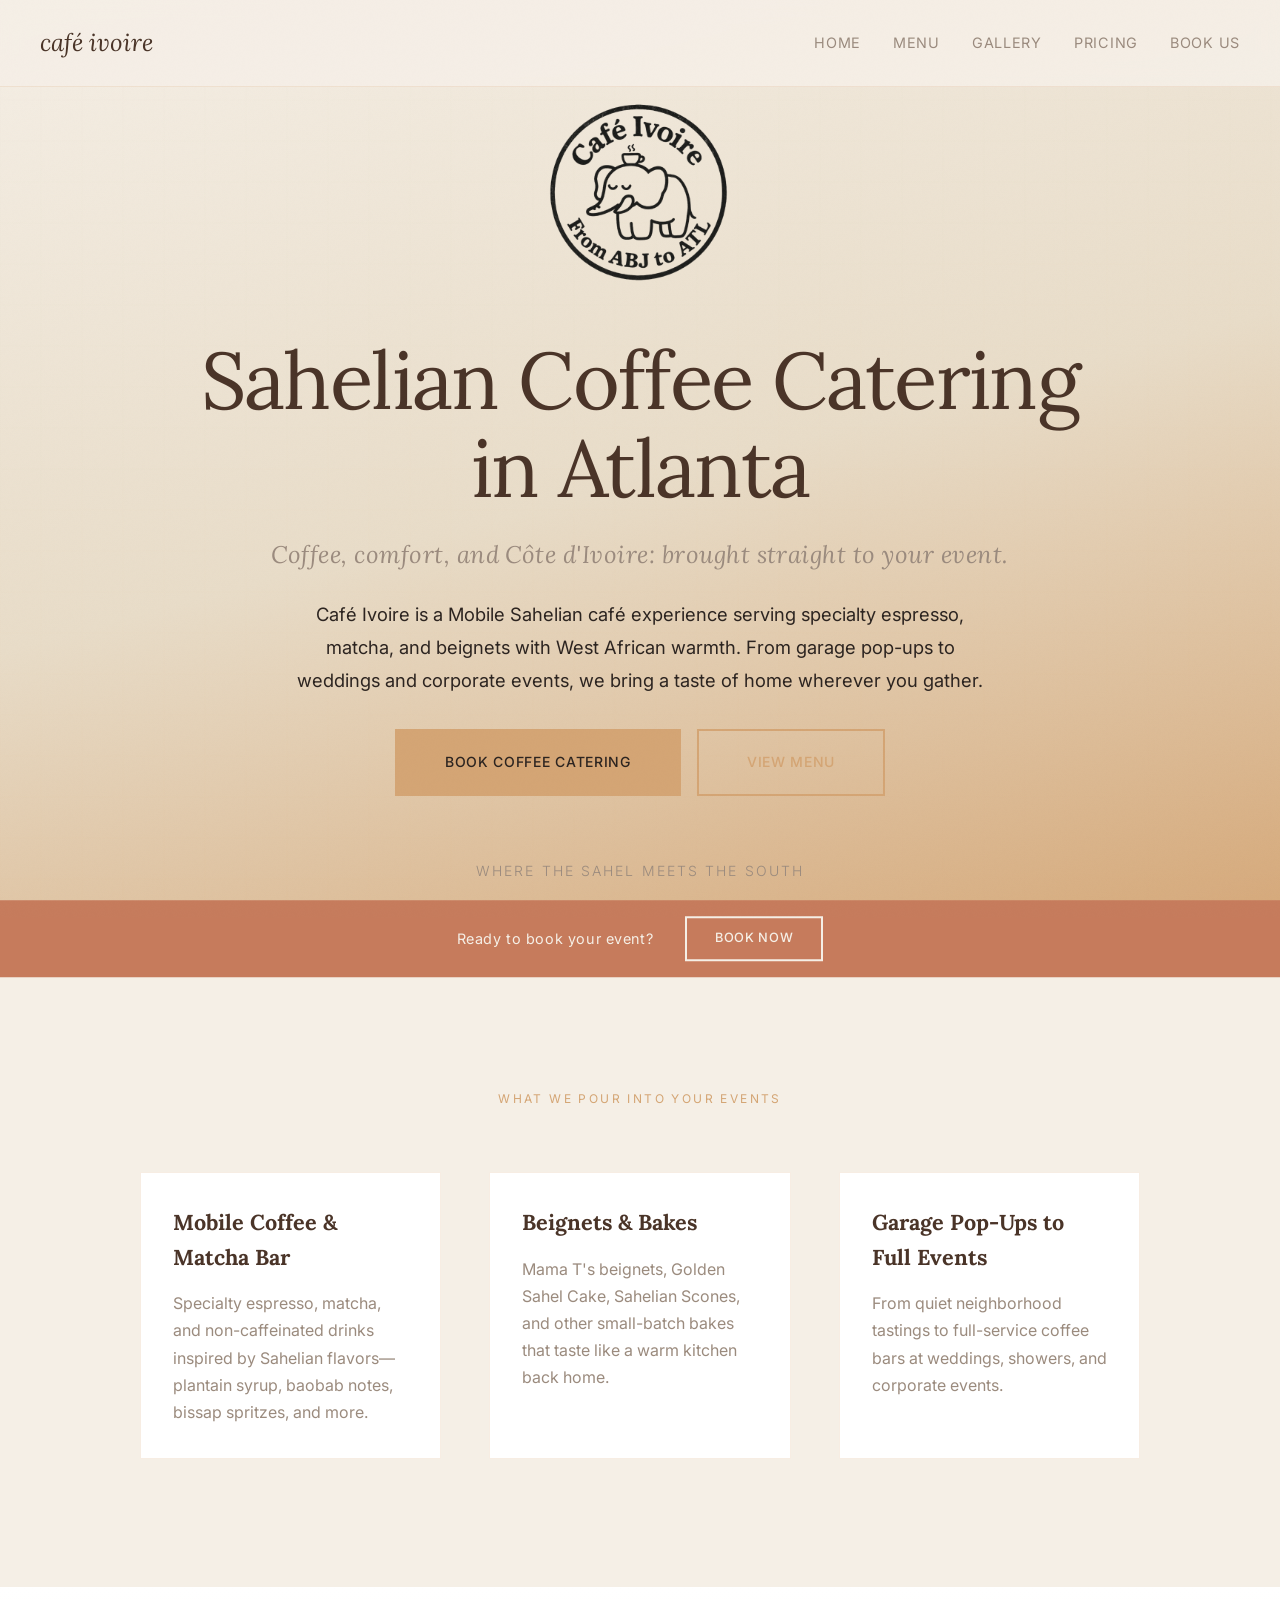
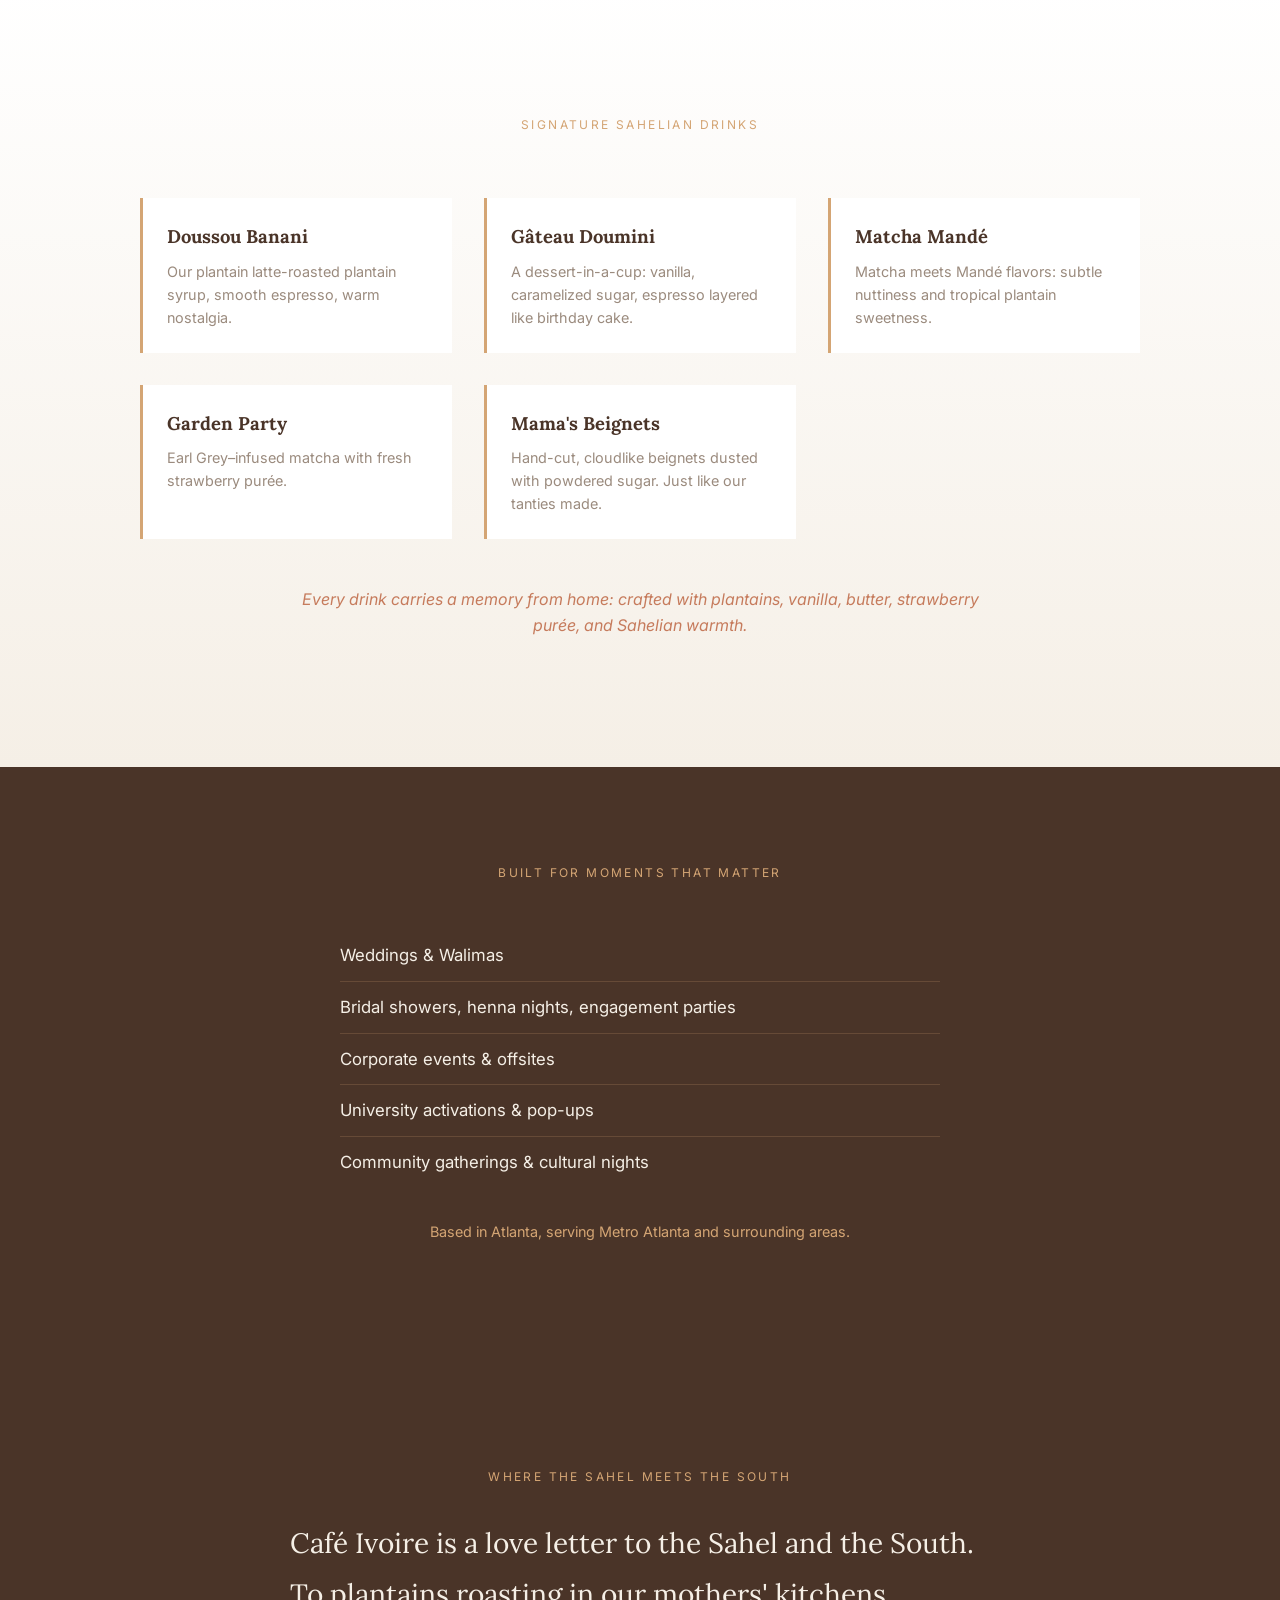
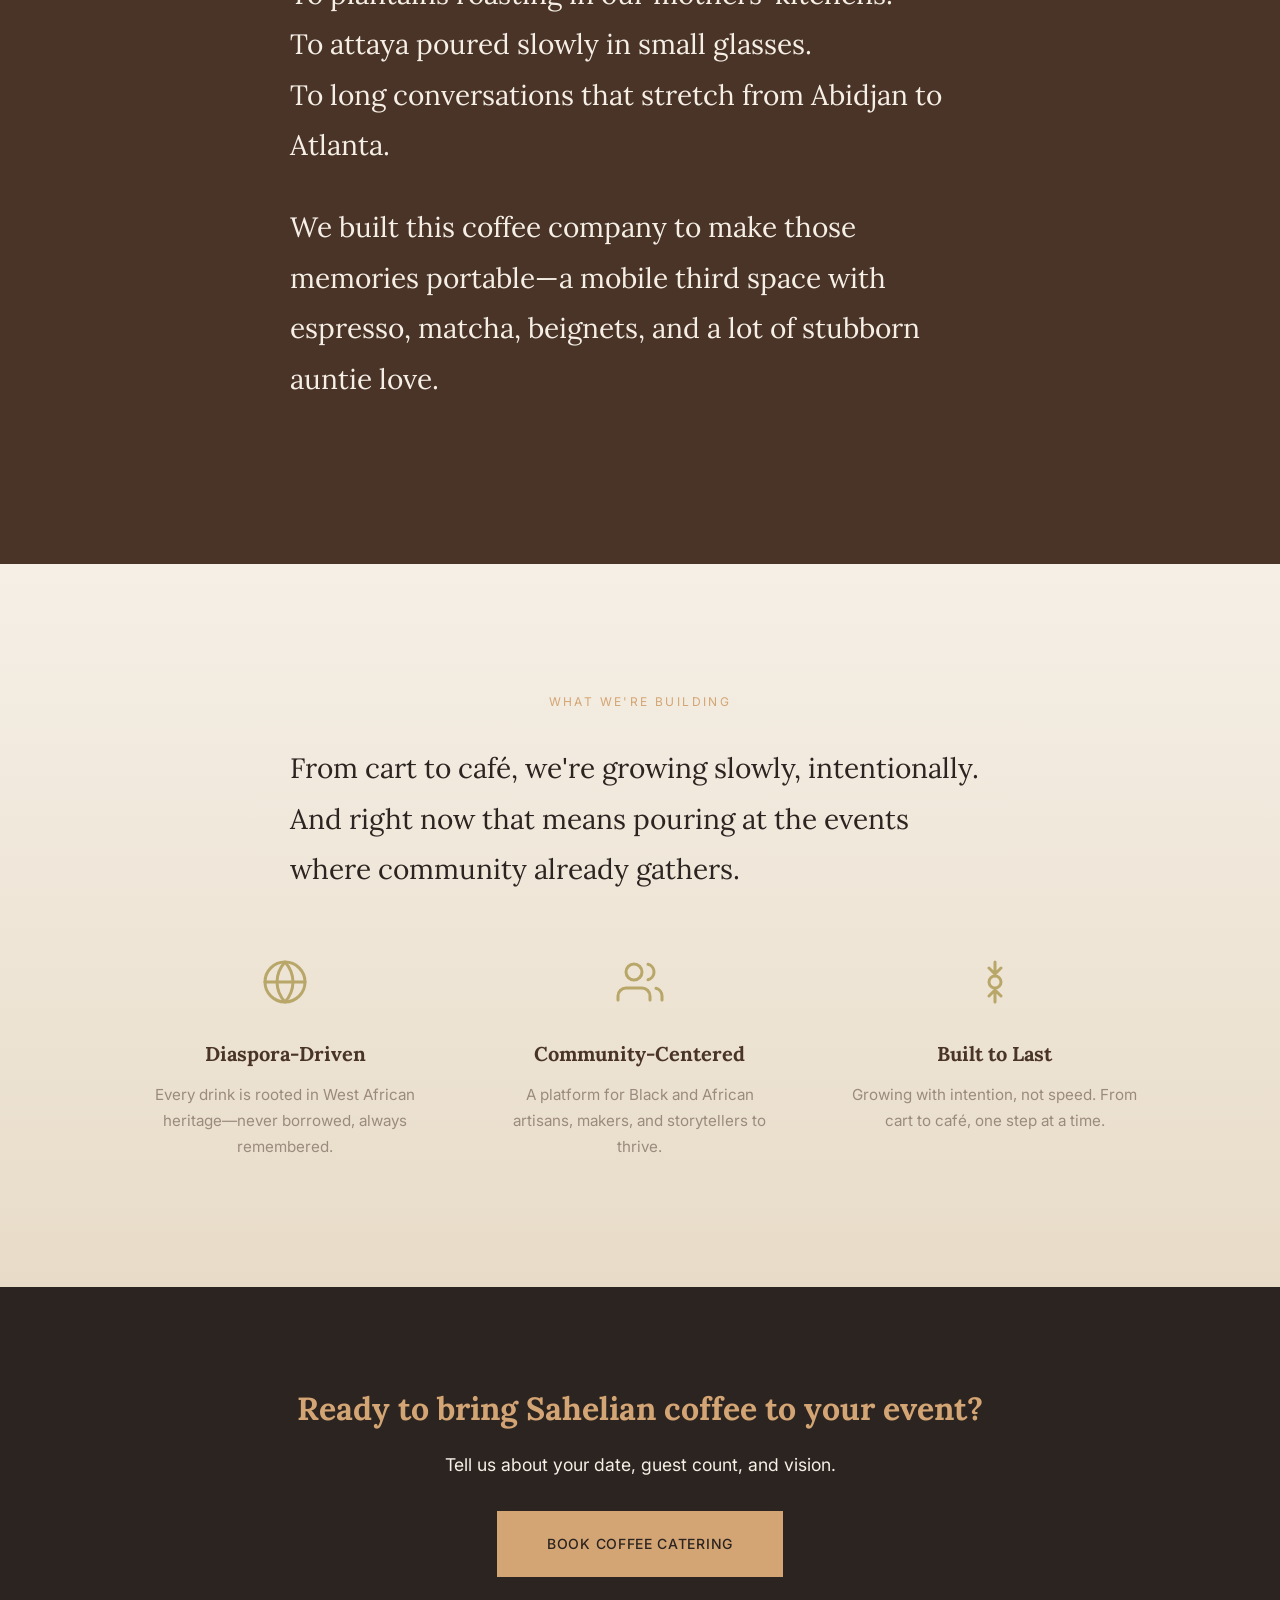
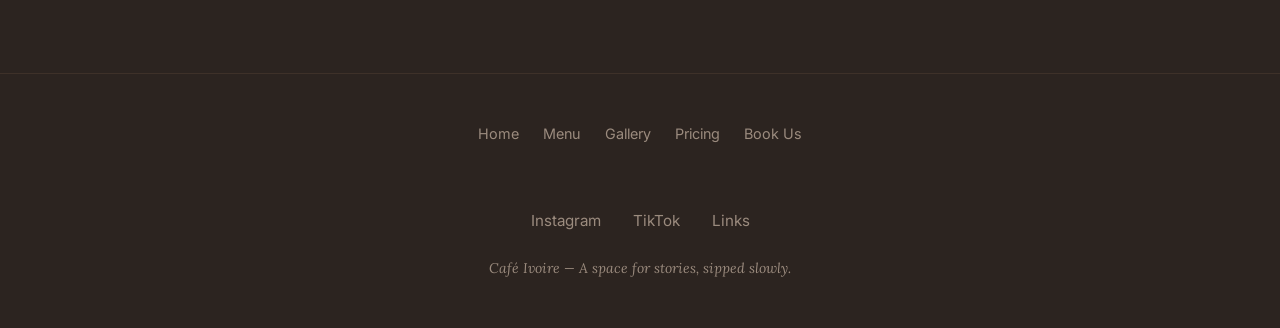
==== index.html @ 2459eac7 "Add fluid animations and dynamic scroll interactions to homepage - Hero entrance: logo → h1 → taglin" ====
<!DOCTYPE html>
<html lang="en">

<head>
    <meta charset="UTF-8">
    <meta name="viewport" content="width=device-width, initial-scale=1.0">
    <title>Café Ivoire – Sahelian Coffee Catering in Atlanta</title>
    <meta name="description"
        content="Café Ivoire is a Sahelian coffee company in Atlanta offering mobile espresso bars, matcha, and beignets for weddings, corporate events, and community gatherings.">
    <link rel="preconnect" href="https://fonts.googleapis.com">
    <link rel="preconnect" href="https://fonts.gstatic.com" crossorigin>
    <link
        href="https://fonts.googleapis.com/css2?family=Lora:ital,wght@0,400;0,600;1,400&family=Inter:wght@300;400;500&display=swap"
        rel="stylesheet">
    <link rel="icon" type="image/png" href="/images/favicon.png">
    <link rel="stylesheet" href="/style.css" />
</head>

<body>

    <!-- Navigation -->
    <nav class="main-nav" id="mainNav">
        <div class="nav-container">
            <a href="/" class="logo-link">café ivoire</a>
            <button class="hamburger" aria-label="Toggle menu">
                <span></span>
                <span></span>
                <span></span>
            </button>
            <ul class="nav-links">
                <li><a href="/">Home</a></li>
                <li><a href="/menu.html">Menu</a></li>
                <li><a href="/gallery.html">Gallery</a></li>
                <li><a href="/pricing.html">Pricing</a></li>
                <li><a href="/book.html">Book Us</a></li>
            </ul>
        </div>
    </nav>

    <!-- Hero -->
    <section class="hero" id="hero">
        <div class="hero-content">
            <img src="/images/logo.png" alt="Café Ivoire Logo"
                class="hero-enter"
                style="width:200px;height:200px;margin-bottom:2rem;animation-delay:0ms">
            <h1 class="hero-enter" style="animation-delay:300ms">Sahelian Coffee Catering in Atlanta</h1>
            <p class="tagline hero-enter" style="animation-delay:550ms">Coffee, comfort, and Côte d'Ivoire: brought straight to your event.</p>
            <p class="hero-body hero-enter" style="animation-delay:800ms">
                Café Ivoire is a Mobile Sahelian café experience serving specialty espresso, matcha, and beignets
                with West African warmth. From garage pop-ups to weddings and corporate events, we bring a taste of home wherever
                you gather.
            </p>
            <div class="hero-buttons hero-enter" style="animation-delay:1100ms">
                <a href="/book.html" class="cta-button primary">Book Coffee Catering</a>
                <a href="/menu.html" class="cta-button secondary">View Menu</a>
            </div>
        </div>
        <div class="scroll-indicator hero-enter" style="animation-delay:1600ms">Where the Sahel meets the South</div>
    </section>

    <!-- What We Do -->
    <section class="what-we-do">
        <div class="story-content">
            <span class="section-label reveal">What We Pour Into Your Events</span>
        </div>
        <div class="services-grid reveal-stagger">
            <div class="service-item">
                <h3>Mobile Coffee &amp; Matcha Bar</h3>
                <p>Specialty espresso, matcha, and non-caffeinated drinks inspired by Sahelian flavors—plantain syrup,
                    baobab notes, bissap spritzes, and more.</p>
            </div>
            <div class="service-item">
                <h3>Beignets &amp; Bakes</h3>
                <p>Mama T's beignets, Golden Sahel Cake, Sahelian Scones, and other small-batch bakes that taste like a
                    warm kitchen back home.</p>
            </div>
            <div class="service-item">
                <h3>Garage Pop-Ups to Full Events</h3>
                <p>From quiet neighborhood tastings to full-service coffee bars at weddings, showers, and corporate
                    events.</p>
            </div>
        </div>
    </section>

    <!-- Signature Drinks -->
    <section class="signature-section">
        <div class="story-content">
            <span class="section-label reveal">Signature Sahelian Drinks</span>
        </div>
        <div class="signature-grid reveal-stagger">
            <div class="signature-item">
                <h3>Doussou Banani</h3>
                <p>Our plantain latte-roasted plantain syrup, smooth espresso, warm nostalgia.</p>
            </div>
            <div class="signature-item">
                <h3>Gâteau Doumini</h3>
                <p>A dessert-in-a-cup: vanilla, caramelized sugar, espresso layered like birthday cake.</p>
            </div>
            <div class="signature-item">
                <h3>Matcha Mandé</h3>
                <p>Matcha meets Mandé flavors: subtle nuttiness and tropical plantain sweetness.</p>
            </div>
            <div class="signature-item">
                <h3>Garden Party</h3>
                <p>Earl Grey–infused matcha with fresh strawberry purée.</p>
            </div>
            <div class="signature-item">
                <h3>Mama's Beignets</h3>
                <p>Hand-cut, cloudlike beignets dusted with powdered sugar. Just like our tanties made.</p>
            </div>
        </div>
        <p class="signature-note reveal">Every drink carries a memory from home: crafted with plantains, vanilla, butter,
            strawberry purée, and Sahelian warmth.</p>
    </section>

    <!-- Who It's For -->
    <section class="who-section">
        <div class="story-content">
            <span class="section-label reveal">Built for Moments That Matter</span>
        </div>
        <div class="events-list">
            <ul class="reveal-stagger">
                <li>Weddings &amp; Walimas</li>
                <li>Bridal showers, henna nights, engagement parties</li>
                <li>Corporate events &amp; offsites</li>
                <li>University activations &amp; pop-ups</li>
                <li>Community gatherings &amp; cultural nights</li>
            </ul>
            <p class="location-note reveal">Based in Atlanta, serving Metro Atlanta and surrounding areas.</p>
        </div>
    </section>

    <!-- Our Story -->
    <section class="story-section">
        <div class="story-content" data-story-block>
            <span class="section-label story-line">Where the Sahel Meets the South</span>
            <div class="story-text">
                <span class="story-line">Café Ivoire is a love letter to the Sahel and the South.</span>
                <span class="story-line">To plantains roasting in our mothers' kitchens.</span>
                <span class="story-line">To attaya poured slowly in small glasses.</span>
                <span class="story-line">To long conversations that stretch from Abidjan to Atlanta.</span>
            </div>
            <div class="story-text" style="margin-top:2rem">
                <span class="story-line">We built this coffee company to make those memories portable—a mobile third space with espresso, matcha,
                    beignets, and a lot of stubborn auntie love.</span>
            </div>
        </div>
    </section>

    <!-- Values -->
    <section class="values-section">
        <div class="story-content">
            <span class="section-label reveal">What We're Building</span>
            <p class="story-text reveal" style="margin-bottom:3rem">
                From cart to café, we're growing slowly, intentionally. And right now that means pouring at the events
                where community already gathers.
            </p>
        </div>
        <div class="values-grid reveal-stagger">
            <div class="value-item">
                <svg class="value-icon" width="48" height="48" viewBox="0 0 24 24" fill="none" stroke="currentColor"
                    stroke-width="1.5" stroke-linecap="round" stroke-linejoin="round">
                    <circle cx="12" cy="12" r="10"></circle>
                    <line x1="2" y1="12" x2="22" y2="12"></line>
                    <path
                        d="M12 2a15.3 15.3 0 0 1 4 10 15.3 15.3 0 0 1-4 10 15.3 15.3 0 0 1-4-10 15.3 15.3 0 0 1 4-10z">
                    </path>
                </svg>
                <h3 class="value-title">Diaspora-Driven</h3>
                <p class="value-description">Every drink is rooted in West African heritage—never borrowed, always
                    remembered.</p>
            </div>
            <div class="value-item">
                <svg class="value-icon" width="48" height="48" viewBox="0 0 24 24" fill="none" stroke="currentColor"
                    stroke-width="1.5" stroke-linecap="round" stroke-linejoin="round">
                    <path d="M17 21v-2a4 4 0 0 0-4-4H5a4 4 0 0 0-4 4v2"></path>
                    <circle cx="9" cy="7" r="4"></circle>
                    <path d="M23 21v-2a4 4 0 0 0-3-3.87"></path>
                    <path d="M16 3.13a4 4 0 0 1 0 7.75"></path>
                </svg>
                <h3 class="value-title">Community-Centered</h3>
                <p class="value-description">A platform for Black and African artisans, makers, and storytellers to
                    thrive.</p>
            </div>
            <div class="value-item">
                <svg class="value-icon" width="48" height="48" viewBox="0 0 24 24" fill="none" stroke="currentColor"
                    stroke-width="1.5" stroke-linecap="round" stroke-linejoin="round">
                    <path d="M12 2v6m0 0L9 5m3 3l3-3"></path>
                    <path d="M12 22v-6m0 0l-3 3m3-3l3 3"></path>
                    <circle cx="12" cy="12" r="3"></circle>
                </svg>
                <h3 class="value-title">Built to Last</h3>
                <p class="value-description">Growing with intention, not speed. From cart to café, one step at a time.
                </p>
            </div>
        </div>
    </section>

    <!-- CTA Strip -->
    <section class="cta-strip reveal">
        <h2>Ready to bring Sahelian coffee to your event?</h2>
        <p>Tell us about your date, guest count, and vision.</p>
        <a href="/book.html" class="cta-button">Book Coffee Catering</a>
    </section>

    <!-- Footer -->
    <footer>
        <div class="footer-content">
            <div class="footer-links">
                <a href="/">Home</a>
                <a href="/menu.html">Menu</a>
                <a href="/gallery.html">Gallery</a>
                <a href="/pricing.html">Pricing</a>
                <a href="/book.html">Book Us</a>
            </div>
            <div class="social-links">
                <a href="https://instagram.com/cafe_ivoire" target="_blank">Instagram</a>
                <a href="https://tiktok.com/@cafe_ivoire" target="_blank">TikTok</a>
                <a href="https://beacons.ai/cafe_ivoire" target="_blank">Links</a>
            </div>
            <p>Café Ivoire — A space for stories, sipped slowly.</p>
        </div>
    </footer>

    <!-- Sticky CTA -->
    <div class="sticky-cta" id="stickyCta">
        <p>Ready to book your event?</p>
        <a href="/book.html" class="cta-button">Book Now</a>
    </div>

    <script>
        // ── Hamburger menu ──────────────────────────────────────
        const hamburger = document.querySelector('.hamburger');
        const navLinks = document.querySelector('.nav-links');

        hamburger.addEventListener('click', () => {
            hamburger.classList.toggle('active');
            navLinks.classList.toggle('active');
        });

        document.addEventListener('click', (e) => {
            if (!hamburger.contains(e.target) && !navLinks.contains(e.target)) {
                hamburger.classList.remove('active');
                navLinks.classList.remove('active');
            }
        });

        navLinks.querySelectorAll('a').forEach(link => {
            link.addEventListener('click', () => {
                hamburger.classList.remove('active');
                navLinks.classList.remove('active');
            });
        });

        // ── Scroll reveal (IntersectionObserver) ───────────────
        const revealObserver = new IntersectionObserver((entries) => {
            entries.forEach(entry => {
                if (entry.isIntersecting) {
                    entry.target.classList.add('visible');
                    revealObserver.unobserve(entry.target);
                }
            });
        }, { threshold: 0.12, rootMargin: '0px 0px -40px 0px' });

        document.querySelectorAll('.reveal, .reveal-stagger').forEach(el => {
            revealObserver.observe(el);
        });

        // ── Story line stagger ──────────────────────────────────
        const storyObserver = new IntersectionObserver((entries) => {
            entries.forEach(entry => {
                if (entry.isIntersecting) {
                    entry.target.querySelectorAll('.story-line').forEach((line, i) => {
                        line.style.transitionDelay = `${i * 180}ms`;
                        line.classList.add('visible');
                    });
                    storyObserver.unobserve(entry.target);
                }
            });
        }, { threshold: 0.15 });

        document.querySelectorAll('[data-story-block]').forEach(el => {
            storyObserver.observe(el);
        });

        // ── Scroll events (nav + sticky CTA + parallax) ────────
        const nav = document.getElementById('mainNav');
        const hero = document.getElementById('hero');
        const heroContent = hero.querySelector('.hero-content');
        const stickyCta = document.getElementById('stickyCta');

        window.addEventListener('scroll', () => {
            const scrollY = window.pageYOffset;

            // Nav state
            nav.classList.toggle('scrolled', scrollY > 60);

            // Sticky CTA: show after hero scrolls out
            stickyCta.classList.toggle('visible', hero.getBoundingClientRect().bottom < 0);

            // Subtle parallax on hero content
            if (scrollY < window.innerHeight * 1.2) {
                heroContent.style.transform = `translateY(${scrollY * 0.16}px)`;
            }
        }, { passive: true });
    </script>

</body>

</html>
---- style.css ----
* {
    margin: 0;
    padding: 0;
    box-sizing: border-box;
}

:root {
    --gold: #D4A574;
    --deep-brown: #4A3428;
    --warm-cream: #F5EFE6;
    --terracotta: #C67B5C;
    --charcoal: #2C2420;
    --sage: #9B8B7E;
}

body {
    font-family: 'Inter', -apple-system, BlinkMacSystemFont, sans-serif;
    color: var(--charcoal);
    background: var(--warm-cream);
    line-height: 1.6;
    overflow-x: hidden;
}

/* Navigation */
.main-nav {
    position: fixed;
    top: 0;
    left: 0;
    right: 0;
    background: rgba(245, 239, 230, 0.95);
    backdrop-filter: blur(10px);
    border-bottom: 1px solid rgba(212, 165, 116, 0.2);
    z-index: 1000;
    padding: 1.5rem 2rem;
}

.nav-container {
    max-width: 1200px;
    margin: 0 auto;
    display: flex;
    justify-content: space-between;
    align-items: center;
}

.logo-link {
    font-family: 'Lora', serif;
    font-size: 1.5rem;
    color: var(--deep-brown);
    text-decoration: none;
    font-style: italic;
    z-index: 1001;
}

.nav-links {
    display: flex;
    gap: 2rem;
    list-style: none;
}

.nav-links a {
    color: var(--sage);
    text-decoration: none;
    font-size: 0.9rem;
    text-transform: uppercase;
    letter-spacing: 0.05em;
    transition: color 0.3s ease;
}

.nav-links a:hover {
    color: var(--gold);
}

/* Hamburger Menu */
.hamburger {
    display: none;
    flex-direction: column;
    gap: 5px;
    background: none;
    border: none;
    cursor: pointer;
    padding: 0.5rem;
    z-index: 1001;
}

.hamburger span {
    width: 25px;
    height: 2px;
    background: var(--deep-brown);
    transition: all 0.3s ease;
}

.hamburger.active span:nth-child(1) {
    transform: rotate(45deg) translate(7px, 7px);
}

.hamburger.active span:nth-child(2) {
    opacity: 0;
}

.hamburger.active span:nth-child(3) {
    transform: rotate(-45deg) translate(7px, -7px);
}

/* Hero Section */
.hero {
    min-height: 100vh;
    display: flex;
    flex-direction: column;
    justify-content: center;
    align-items: center;
    padding: 2rem;
    padding-top: 6rem;
    background: linear-gradient(165deg, #F5EFE6 0%, #E8DCC8 50%, #D4A574 100%);
    position: relative;
    text-align: center;
}

.hero::before {
    content: '';
    position: absolute;
    top: 0;
    left: 0;
    right: 0;
    bottom: 0;
    background-image:
        repeating-linear-gradient(90deg, rgba(212, 165, 116, 0.03) 0px, transparent 1px, transparent 40px, rgba(212, 165, 116, 0.03) 41px),
        repeating-linear-gradient(0deg, rgba(212, 165, 116, 0.03) 0px, transparent 1px, transparent 40px, rgba(212, 165, 116, 0.03) 41px);
    opacity: 0.3;
    pointer-events: none;
}

.hero-content {
    position: relative;
    z-index: 1;
    max-width: 900px;
}

h1 {
    font-family: 'Lora', serif;
    font-size: clamp(2.5rem, 8vw, 5rem);
    font-weight: 400;
    letter-spacing: -0.02em;
    color: var(--deep-brown);
    margin-bottom: 1.5rem;
    line-height: 1.1;
}

.tagline {
    font-family: 'Lora', serif;
    font-style: italic;
    font-size: clamp(1.1rem, 3vw, 1.5rem);
    color: var(--sage);
    margin-bottom: 1.5rem;
    letter-spacing: 0.02em;
}

.hero-body {
    font-size: clamp(1rem, 2vw, 1.15rem);
    line-height: 1.8;
    color: var(--charcoal);
    max-width: 700px;
    margin: 0 auto 2rem;
}

.hero-buttons {
    display: flex;
    gap: 1rem;
    justify-content: center;
    flex-wrap: wrap;
    margin-top: 2rem;
}

.scroll-indicator {
    margin-top: 4rem;
    font-size: 0.875rem;
    text-transform: uppercase;
    letter-spacing: 0.15em;
    color: var(--sage);
    font-weight: 300;
}

.scroll-indicator::after {
    content: '⬇';
    display: block;
    margin-top: 1rem;
    font-size: 1.2rem;
    animation: float 2s ease-in-out infinite;
}

@keyframes float {

    0%,
    100% {
        transform: translateY(0);
    }

    50% {
        transform: translateY(10px);
    }
}

/* Story Section */
.story-section {
    padding: 8rem 2rem;
    background: var(--deep-brown);
    color: var(--warm-cream);
}

.story-content {
    max-width: 700px;
    margin: 0 auto;
}

.section-label {
    font-size: 0.75rem;
    text-transform: uppercase;
    letter-spacing: 0.2em;
    color: var(--gold);
    margin-bottom: 2rem;
    display: block;
    text-align: center;
}

.story-text {
    font-family: 'Lora', serif;
    font-size: clamp(1.25rem, 3vw, 1.75rem);
    line-height: 1.8;
    margin-bottom: 2rem;
    font-weight: 300;
}

.story-text em {
    color: var(--gold);
    font-style: normal;
    font-weight: 400;
}

/* What We Do Section */
.what-we-do {
    padding: 8rem 2rem;
    background: var(--warm-cream);
}

.services-grid {
    max-width: 1000px;
    margin: 4rem auto 0;
    display: grid;
    grid-template-columns: repeat(auto-fit, minmax(280px, 1fr));
    gap: 3rem;
}

.service-item {
    padding: 2rem;
    background: white;
    border: 1px solid rgba(212, 165, 116, 0.2);
}

.service-item h3 {
    font-family: 'Lora', serif;
    font-size: 1.35rem;
    color: var(--deep-brown);
    margin-bottom: 1rem;
}

.service-item p {
    color: var(--sage);
    line-height: 1.7;
}

/* Signature Section */
.signature-section {
    padding: 8rem 2rem;
    background: linear-gradient(to bottom, white 0%, var(--warm-cream) 100%);
}

.signature-grid {
    max-width: 1000px;
    margin: 4rem auto 0;
    display: grid;
    grid-template-columns: repeat(auto-fit, minmax(250px, 1fr));
    gap: 2rem;
}

.signature-item {
    padding: 1.5rem;
    background: white;
    border-left: 3px solid var(--gold);
}

.signature-item h3 {
    font-family: 'Lora', serif;
    font-size: 1.15rem;
    color: var(--deep-brown);
    margin-bottom: 0.5rem;
}

.signature-item p {
    font-size: 0.9rem;
    color: var(--sage);
    line-height: 1.6;
}

.signature-note {
    max-width: 700px;
    margin: 3rem auto 0;
    text-align: center;
    font-style: italic;
    color: var(--terracotta);
}

/* Who Section */
.who-section {
    padding: 6rem 2rem;
    background: var(--deep-brown);
    color: var(--warm-cream);
}

.events-list {
    max-width: 600px;
    margin: 3rem auto 0;
}

.events-list ul {
    list-style: none;
    padding: 0;
}

.events-list li {
    padding: 0.75rem 0;
    border-bottom: 1px solid rgba(212, 165, 116, 0.2);
    color: var(--warm-cream);
    font-size: 1.05rem;
}

.events-list li:last-child {
    border-bottom: none;
}

.location-note {
    margin-top: 2rem;
    font-size: 0.9rem;
    color: var(--gold);
    text-align: center;
}

/* Menu Preview */
.menu-preview {
    padding: 8rem 2rem;
    background: var(--warm-cream);
}

.menu-grid {
    max-width: 1200px;
    margin: 0 auto;
    display: grid;
    grid-template-columns: repeat(auto-fit, minmax(280px, 1fr));
    gap: 3rem;
    margin-top: 4rem;
}

.menu-item {
    padding: 2rem;
    background: white;
    border: 1px solid rgba(212, 165, 116, 0.2);
    transition: transform 0.3s ease, box-shadow 0.3s ease;
}

.menu-item:hover {
    transform: translateY(-5px);
    box-shadow: 0 10px 30px rgba(74, 52, 40, 0.1);
}

.menu-item-name {
    font-family: 'Lora', serif;
    font-size: 1.5rem;
    color: var(--deep-brown);
    margin-bottom: 0.75rem;
}

.menu-item-description {
    font-size: 0.95rem;
    color: var(--sage);
    line-height: 1.6;
    margin-bottom: 1rem;
}

.menu-item-story {
    font-size: 0.85rem;
    font-style: italic;
    color: var(--terracotta);
    padding-top: 1rem;
    border-top: 1px solid rgba(212, 165, 116, 0.2);
}

/* Menu Page Specific */
.menu-hero {
    padding: 10rem 2rem 6rem;
    background: linear-gradient(165deg, #F5EFE6 0%, #E8DCC8 100%);
    text-align: center;
}

.menu-subtitle {
    font-family: 'Lora', serif;
    font-style: italic;
    font-size: 1.25rem;
    color: var(--sage);
    margin-top: 1rem;
}

.menu-section {
    padding: 5rem 2rem;
    background: var(--warm-cream);
}

.menu-section:nth-child(even) {
    background: white;
}

.menu-section-title {
    font-family: 'Lora', serif;
    font-size: 2.5rem;
    color: var(--deep-brown);
    text-align: center;
    margin-bottom: 0.5rem;
}

.menu-section-note {
    text-align: center;
    font-size: 0.9rem;
    color: var(--sage);
    font-style: italic;
    margin-bottom: 3rem;
}

.menu-items {
    max-width: 800px;
    margin: 3rem auto 0;
    display: flex;
    flex-direction: column;
    gap: 2rem;
}

.menu-item-header {
    display: flex;
    justify-content: space-between;
    align-items: baseline;
    margin-bottom: 0.75rem;
}

.menu-item-price {
    font-family: 'Lora', serif;
    color: var(--gold);
    font-size: 1.15rem;
    font-weight: 600;
}

.menu-item-note {
    font-size: 0.85rem;
    color: var(--terracotta);
    margin-top: 0.5rem;
    font-style: italic;
}

.menu-cta {
    padding: 6rem 2rem;
    background: var(--charcoal);
    color: var(--warm-cream);
    text-align: center;
}

.menu-cta h2 {
    font-family: 'Lora', serif;
    font-size: 2rem;
    color: var(--gold);
    margin-bottom: 1.5rem;
}

.menu-cta p {
    margin-bottom: 2rem;
    font-size: 1.1rem;
}

.menu-cta-buttons {
    display: flex;
    gap: 1rem;
    justify-content: center;
    flex-wrap: wrap;
    margin-bottom: 2rem;
}

.contact-info {
    margin-top: 2rem;
    font-size: 0.95rem;
}

.contact-info p {
    margin: 0.5rem 0;
}

/* Gallery Page */
.gallery-hero {
    padding: 10rem 2rem 4rem;
    background: linear-gradient(165deg, #F5EFE6 0%, #E8DCC8 100%);
    text-align: center;
}

.gallery-subtitle {
    font-family: 'Lora', serif;
    font-style: italic;
    font-size: 1.25rem;
    color: var(--sage);
    max-width: 700px;
    margin: 1rem auto 0;
}

.gallery-section {
    padding: 5rem 2rem;
    background: var(--warm-cream);
}

.gallery-section:nth-child(even) {
    background: white;
}

.gallery-section-title {
    font-family: 'Lora', serif;
    font-size: 2rem;
    color: var(--deep-brown);
    text-align: center;
    margin-bottom: 3rem;
}

.gallery-grid {
    max-width: 1200px;
    margin: 0 auto;
    display: grid;
    grid-template-columns: repeat(auto-fit, minmax(300px, 1fr));
    gap: 2rem;
}

.gallery-grid img {
    width: 100%;
    height: 100%;
    object-fit: cover;
    aspect-ratio: 4/5;
    transition: transform 0.3s ease, box-shadow 0.3s ease;
}

.gallery-grid img:hover {
    transform: scale(1.02);
    box-shadow: 0 10px 30px rgba(74, 52, 40, 0.2);
}

.gallery-placeholder {
    padding: 4rem 2rem;
    background: rgba(212, 165, 116, 0.1);
    border: 2px dashed rgba(212, 165, 116, 0.3);
    text-align: center;
    color: var(--sage);
    font-style: italic;
}

.gallery-cta {
    padding: 6rem 2rem;
    background: var(--charcoal);
    color: var(--warm-cream);
    text-align: center;
}

.gallery-cta h2 {
    font-family: 'Lora', serif;
    font-size: 2rem;
    color: var(--gold);
    margin-bottom: 2rem;
}

/* Pricing Page */
.pricing-hero {
    padding: 10rem 2rem 4rem;
    background: linear-gradient(165deg, #F5EFE6 0%, #E8DCC8 100%);
    text-align: center;
}

.pricing-subtitle {
    font-family: 'Lora', serif;
    font-style: italic;
    font-size: 1.15rem;
    color: var(--sage);
    max-width: 700px;
    margin: 1rem auto 0;
    line-height: 1.7;
}

.packages-section {
    padding: 6rem 2rem;
    background: var(--warm-cream);
    max-width: 1200px;
    margin: 0 auto;
    display: flex;
    flex-direction: column;
    gap: 3rem;
}

.package-card {
    padding: 3rem;
    background: white;
    border: 2px solid rgba(212, 165, 116, 0.2);
    transition: transform 0.3s ease, box-shadow 0.3s ease;
}

.package-card.featured {
    border: 3px solid var(--gold);
    position: relative;
}

.package-card:hover {
    transform: translateY(-5px);
    box-shadow: 0 15px 40px rgba(74, 52, 40, 0.15);
}

.package-name {
    font-family: 'Lora', serif;
    font-size: 2.25rem;
    color: var(--deep-brown);
    margin-bottom: 0.5rem;
}

.package-subtitle {
    font-size: 1.1rem;
    color: var(--sage);
    margin-bottom: 2rem;
}

.package-details h3 {
    font-family: 'Lora', serif;
    font-size: 1.15rem;
    color: var(--deep-brown);
    margin-bottom: 1rem;
    margin-top: 2rem;
}

.package-details ul {
    list-style: none;
    padding: 0;
}

.package-details li {
    padding: 0.5rem 0;
    padding-left: 1.5rem;
    position: relative;
    color: var(--charcoal);
}

.package-details li::before {
    content: '•';
    position: absolute;
    left: 0;
    color: var(--gold);
    font-size: 1.5rem;
    line-height: 1;
}

.package-addon {
    margin-top: 1.5rem;
    padding-top: 1.5rem;
    border-top: 1px solid rgba(212, 165, 116, 0.2);
    color: var(--terracotta);
}

.package-ideal {
    margin-top: 1rem;
    font-style: italic;
    color: var(--sage);
}

.whats-included {
    padding: 6rem 2rem;
    background: white;
}

.whats-included h2 {
    font-family: 'Lora', serif;
    font-size: 2rem;
    color: var(--deep-brown);
    text-align: center;
    margin-bottom: 3rem;
}

.included-grid {
    max-width: 900px;
    margin: 0 auto;
    display: grid;
    grid-template-columns: repeat(auto-fit, minmax(280px, 1fr));
    gap: 2rem;
}

.included-item {
    padding: 1.5rem;
    background: var(--warm-cream);
    border-left: 3px solid var(--gold);
}

.included-item p {
    color: var(--charcoal);
    line-height: 1.6;
}

.pricing-cta {
    padding: 6rem 2rem;
    background: var(--charcoal);
    color: var(--warm-cream);
    text-align: center;
}

.pricing-cta h2 {
    font-family: 'Lora', serif;
    font-size: 2rem;
    color: var(--gold);
    margin-bottom: 1rem;
}

.pricing-cta p {
    margin-bottom: 2rem;
    font-size: 1.1rem;
}

/* Booking Page */
.booking-hero {
    padding: 10rem 2rem 4rem;
    background: linear-gradient(165deg, #F5EFE6 0%, #E8DCC8 100%);
    text-align: center;
}

.booking-subtitle {
    font-family: 'Lora', serif;
    font-style: italic;
    font-size: 1.15rem;
    color: var(--sage);
    max-width: 600px;
    margin: 1rem auto 0;
}

.booking-form-section {
    padding: 6rem 2rem;
    background: var(--warm-cream);
}

.booking-form {
    max-width: 700px;
    margin: 0 auto;
    background: white;
    padding: 3rem;
    border: 1px solid rgba(212, 165, 116, 0.2);
}

.form-group {
    margin-bottom: 1.5rem;
}

.form-row {
    display: grid;
    grid-template-columns: 1fr 1fr;
    gap: 1.5rem;
    margin-bottom: 1.5rem;
}

.form-group label {
    display: block;
    font-size: 0.9rem;
    color: var(--deep-brown);
    margin-bottom: 0.5rem;
    font-weight: 500;
}

.form-group input,
.form-group select,
.form-group textarea {
    width: 100%;
    padding: 0.75rem;
    border: 1px solid rgba(212, 165, 116, 0.3);
    background: var(--warm-cream);
    color: var(--charcoal);
    font-family: 'Inter', sans-serif;
    font-size: 1rem;
    transition: border-color 0.3s ease;
}

.form-group input:focus,
.form-group select:focus,
.form-group textarea:focus {
    outline: none;
    border-color: var(--gold);
}

.checkbox-group {
    display: flex;
    flex-direction: column;
    gap: 0.75rem;
}

.checkbox-label {
    display: flex;
    align-items: center;
    gap: 0.5rem;
    cursor: pointer;
    font-weight: normal;
}

.checkbox-label input[type="checkbox"] {
    width: auto;
    cursor: pointer;
}

.booking-form button[type="submit"] {
    width: 100%;
    margin-top: 1rem;
}

.booking-note {
    max-width: 700px;
    margin: 2rem auto 0;
    text-align: center;
    padding: 2rem;
    background: white;
    border: 1px solid rgba(212, 165, 116, 0.2);
}

.booking-note p {
    color: var(--sage);
    line-height: 1.7;
}

.booking-note em {
    font-family: 'Lora', serif;
    color: var(--terracotta);
}

.contact-section {
    padding: 6rem 2rem;
    background: var(--deep-brown);
    color: var(--warm-cream);
    text-align: center;
}

.contact-section h2 {
    font-family: 'Lora', serif;
    font-size: 1.75rem;
    color: var(--gold);
    margin-bottom: 2rem;
}

.contact-details {
    margin-top: 1.5rem;
}

.contact-details a {
    color: var(--warm-cream);
    text-decoration: none;
    transition: color 0.3s ease;
}

.contact-details a:hover {
    color: var(--gold);
}

/* Values Section */
.values-section {
    padding: 8rem 2rem;
    background: linear-gradient(to bottom, var(--warm-cream) 0%, #E8DCC8 100%);
}

.values-grid {
    max-width: 1000px;
    margin: 4rem auto 0;
    display: grid;
    grid-template-columns: repeat(auto-fit, minmax(250px, 1fr));
    gap: 4rem;
}

.value-item {
    text-align: center;
}

.value-icon {
    font-size: 2.5rem;
    margin-bottom: 1.5rem;
    filter: grayscale(100%) sepia(100%) hue-rotate(10deg) saturate(150%);
}

.value-title {
    font-family: 'Lora', serif;
    font-size: 1.25rem;
    color: var(--deep-brown);
    margin-bottom: 0.75rem;
}

.value-description {
    font-size: 0.95rem;
    color: var(--sage);
    line-height: 1.7;
}

/* CTA Strip */
.cta-strip {
    padding: 6rem 2rem;
    background: var(--charcoal);
    color: var(--warm-cream);
    text-align: center;
}

.cta-strip h2 {
    font-family: 'Lora', serif;
    font-size: 2rem;
    color: var(--gold);
    margin-bottom: 1rem;
}

.cta-strip p {
    margin-bottom: 2rem;
    font-size: 1.1rem;
}

/* Coming Soon / Contact */
.coming-soon {
    padding: 10rem 2rem;
    background: var(--charcoal);
    color: var(--warm-cream);
    text-align: center;
}

.coming-soon h2 {
    font-family: 'Lora', serif;
    font-size: clamp(2.5rem, 6vw, 4rem);
    margin-bottom: 2rem;
    color: var(--gold);
}

.coming-soon-text {
    font-size: 1.25rem;
    max-width: 600px;
    margin: 0 auto 3rem;
    line-height: 1.8;
}

.cta-button {
    display: inline-block;
    padding: 1.25rem 3rem;
    background: var(--gold);
    color: var(--charcoal);
    text-decoration: none;
    font-weight: 500;
    letter-spacing: 0.05em;
    text-transform: uppercase;
    font-size: 0.875rem;
    transition: all 0.3s ease;
    border: 2px solid var(--gold);
}

.cta-button:hover {
    background: transparent;
    color: var(--gold);
}

.cta-button.secondary {
    background: transparent;
    color: var(--gold);
    border: 2px solid var(--gold);
}

.cta-button.secondary:hover {
    background: var(--gold);
    color: var(--charcoal);
}

.cta-button.primary {
    background: var(--gold);
    color: var(--charcoal);
}

.social-links {
    margin-top: 4rem;
    display: flex;
    gap: 2rem;
    justify-content: center;
}

.social-links a {
    color: var(--sage);
    text-decoration: none;
    font-size: 0.95rem;
    transition: color 0.3s ease;
}

.social-links a:hover {
    color: var(--gold);
}

/* Footer */
footer {
    padding: 3rem 2rem;
    background: var(--charcoal);
    color: var(--sage);
    text-align: center;
    font-size: 0.875rem;
    border-top: 1px solid rgba(212, 165, 116, 0.1);
}

.footer-content {
    max-width: 1000px;
    margin: 0 auto;
}

.footer-links {
    display: flex;
    gap: 1.5rem;
    justify-content: center;
    margin-bottom: 2rem;
    flex-wrap: wrap;
}

.footer-links a {
    color: var(--sage);
    text-decoration: none;
    font-size: 0.9rem;
    transition: color 0.3s ease;
}

.footer-links a:hover {
    color: var(--gold);
}

footer p {
    font-family: 'Lora', serif;
    font-style: italic;
    margin-top: 1.5rem;
}

/* Responsive */
@media (max-width: 768px) {
    .hamburger {
        display: flex;
    }

    .nav-links {
        position: fixed;
        top: 0;
        right: -100%;
        height: 100vh;
        width: 70%;
        max-width: 300px;
        background: var(--warm-cream);
        flex-direction: column;
        padding: 6rem 2rem 2rem;
        gap: 2rem;
        transition: right 0.3s ease;
        box-shadow: -5px 0 15px rgba(0, 0, 0, 0.1);
    }

    .nav-links.active {
        right: 0;
    }

    .nav-links a {
        font-size: 1.1rem;
    }

    .hero {
        min-height: 90vh;
    }

    .hero-content img {
        width: 150px !important;
        height: 150px !important;
    }

    .hero-buttons {
        flex-direction: column;
        width: 100%;
    }

    .story-section,
    .menu-preview,
    .values-section,
    .what-we-do,
    .signature-section,
    .who-section {
        padding: 5rem 1.5rem;
    }

    .menu-grid,
    .values-grid,
    .services-grid,
    .signature-grid {
        grid-template-columns: 1fr;
        gap: 2rem;
    }

    .form-row {
        grid-template-columns: 1fr;
    }

    .packages-section {
        padding: 4rem 1.5rem;
    }

    .package-card {
        padding: 2rem;
    }

    .booking-form {
        padding: 2rem;
    }

    .footer-links {
        flex-direction: column;
        gap: 1rem;
    }
}

/* Subtle texture overlay — slightly oversized so drift animation has no edges */
body::before {
    content: '';
    position: fixed;
    top: -2%;
    left: -2%;
    width: 104%;
    height: 104%;
    background-image: url('data:image/svg+xml;utf8,<svg xmlns="http://www.w3.org/2000/svg" width="100" height="100"><filter id="noise"><feTurbulence type="fractalNoise" baseFrequency="0.9" numOctaves="4" /></filter><rect width="100" height="100" filter="url(%23noise)" opacity="0.03"/></svg>');
    pointer-events: none;
    z-index: 9999;
    opacity: 0.4;
    animation: grainDrift 7s steps(2) infinite;
}

/* ================================================================
   ANIMATION SYSTEM
   ================================================================ */

/* Grain drift */
@keyframes grainDrift {
    0%   { transform: translate(0,    0);    }
    14%  { transform: translate(-1.5%, -2%); }
    28%  { transform: translate(2%,  1.5%);  }
    43%  { transform: translate(-1%,  2.5%); }
    57%  { transform: translate(1.5%, -1.5%);}
    71%  { transform: translate(-2%,  1%);   }
    85%  { transform: translate(1%,  -2.5%); }
    100% { transform: translate(0,    0);    }
}

/* Hero entrance */
@keyframes heroFadeUp {
    from { opacity: 0; transform: translateY(22px); }
    to   { opacity: 1; transform: translateY(0);    }
}

.hero-enter {
    animation: heroFadeUp 0.9s cubic-bezier(0.22, 1, 0.36, 1) both;
}

/* Scroll reveal — single elements */
.reveal {
    opacity: 0;
    transform: translateY(28px);
    transition: opacity 0.75s cubic-bezier(0.22, 1, 0.36, 1),
                transform 0.75s cubic-bezier(0.22, 1, 0.36, 1);
}

.reveal.visible {
    opacity: 1;
    transform: translateY(0);
}

/* Scroll reveal — staggered grids / lists */
.reveal-stagger > * {
    opacity: 0;
    transform: translateY(22px);
    transition: opacity 0.65s cubic-bezier(0.22, 1, 0.36, 1),
                transform 0.65s cubic-bezier(0.22, 1, 0.36, 1);
}

.reveal-stagger.visible > * {
    opacity: 1;
    transform: translateY(0);
}

.reveal-stagger.visible > *:nth-child(1) { transition-delay: 0s;    }
.reveal-stagger.visible > *:nth-child(2) { transition-delay: 0.1s;  }
.reveal-stagger.visible > *:nth-child(3) { transition-delay: 0.2s;  }
.reveal-stagger.visible > *:nth-child(4) { transition-delay: 0.3s;  }
.reveal-stagger.visible > *:nth-child(5) { transition-delay: 0.4s;  }

/* Story line — individual line reveal */
.story-line {
    display: block;
    opacity: 0;
    transform: translateY(12px);
    transition: opacity 0.7s cubic-bezier(0.22, 1, 0.36, 1),
                transform 0.7s cubic-bezier(0.22, 1, 0.36, 1);
}

.story-line.visible {
    opacity: 1;
    transform: translateY(0);
}

/* Nav — transparent → cream on scroll */
.main-nav {
    transition: background 0.5s ease, box-shadow 0.5s ease;
}

.main-nav.scrolled {
    background: rgba(245, 239, 230, 0.98);
    box-shadow: 0 2px 24px rgba(74, 52, 40, 0.1);
}

/* Enhanced button hover */
.cta-button {
    transition: background 0.35s cubic-bezier(0.22, 1, 0.36, 1),
                color 0.35s cubic-bezier(0.22, 1, 0.36, 1),
                border-color 0.35s cubic-bezier(0.22, 1, 0.36, 1),
                transform 0.3s cubic-bezier(0.22, 1, 0.36, 1),
                box-shadow 0.3s cubic-bezier(0.22, 1, 0.36, 1);
}

.cta-button:hover {
    transform: translateY(-2px);
    box-shadow: 0 8px 24px rgba(74, 52, 40, 0.18);
}

/* Enhanced card hovers */
.service-item {
    transition: transform 0.4s cubic-bezier(0.22, 1, 0.36, 1),
                box-shadow 0.4s cubic-bezier(0.22, 1, 0.36, 1),
                border-color 0.4s ease;
}

.service-item:hover {
    transform: translateY(-6px);
    box-shadow: 0 16px 40px rgba(74, 52, 40, 0.1);
    border-color: rgba(212, 165, 116, 0.5);
}

.signature-item {
    transition: transform 0.4s cubic-bezier(0.22, 1, 0.36, 1),
                box-shadow 0.4s cubic-bezier(0.22, 1, 0.36, 1);
}

.signature-item:hover {
    transform: translateY(-4px);
    box-shadow: 0 10px 28px rgba(74, 52, 40, 0.08);
}

.value-item {
    transition: transform 0.4s cubic-bezier(0.22, 1, 0.36, 1);
}

.value-item:hover {
    transform: translateY(-6px);
}

.value-icon {
    color: var(--terracotta);
    transition: transform 0.5s cubic-bezier(0.22, 1, 0.36, 1), color 0.3s ease;
}

.value-item:hover .value-icon {
    transform: scale(1.12) rotate(-4deg);
    color: var(--gold);
}

/* Sticky CTA bar */
.sticky-cta {
    position: fixed;
    bottom: 0;
    left: 0;
    right: 0;
    background: var(--terracotta);
    color: var(--warm-cream);
    display: flex;
    align-items: center;
    justify-content: center;
    gap: 2rem;
    padding: 1rem 2rem;
    z-index: 998;
    transform: translateY(100%);
    transition: transform 0.45s cubic-bezier(0.22, 1, 0.36, 1);
    flex-wrap: wrap;
}

.sticky-cta.visible {
    transform: translateY(0);
}

.sticky-cta p {
    font-size: 0.9rem;
    letter-spacing: 0.04em;
    margin: 0;
}

.sticky-cta .cta-button {
    padding: 0.65rem 1.75rem;
    font-size: 0.8rem;
    background: transparent;
    color: var(--warm-cream);
    border-color: var(--warm-cream);
    margin: 0;
}

.sticky-cta .cta-button:hover {
    background: var(--warm-cream);
    color: var(--terracotta);
    box-shadow: none;
    transform: none;
}

/* Respect reduced-motion preference */
@media (prefers-reduced-motion: reduce) {
    .hero-enter,
    .reveal,
    .reveal-stagger > *,
    .story-line {
        animation: none !important;
        transition: none !important;
        opacity: 1 !important;
        transform: none !important;
    }

    body::before {
        animation: none;
    }
}
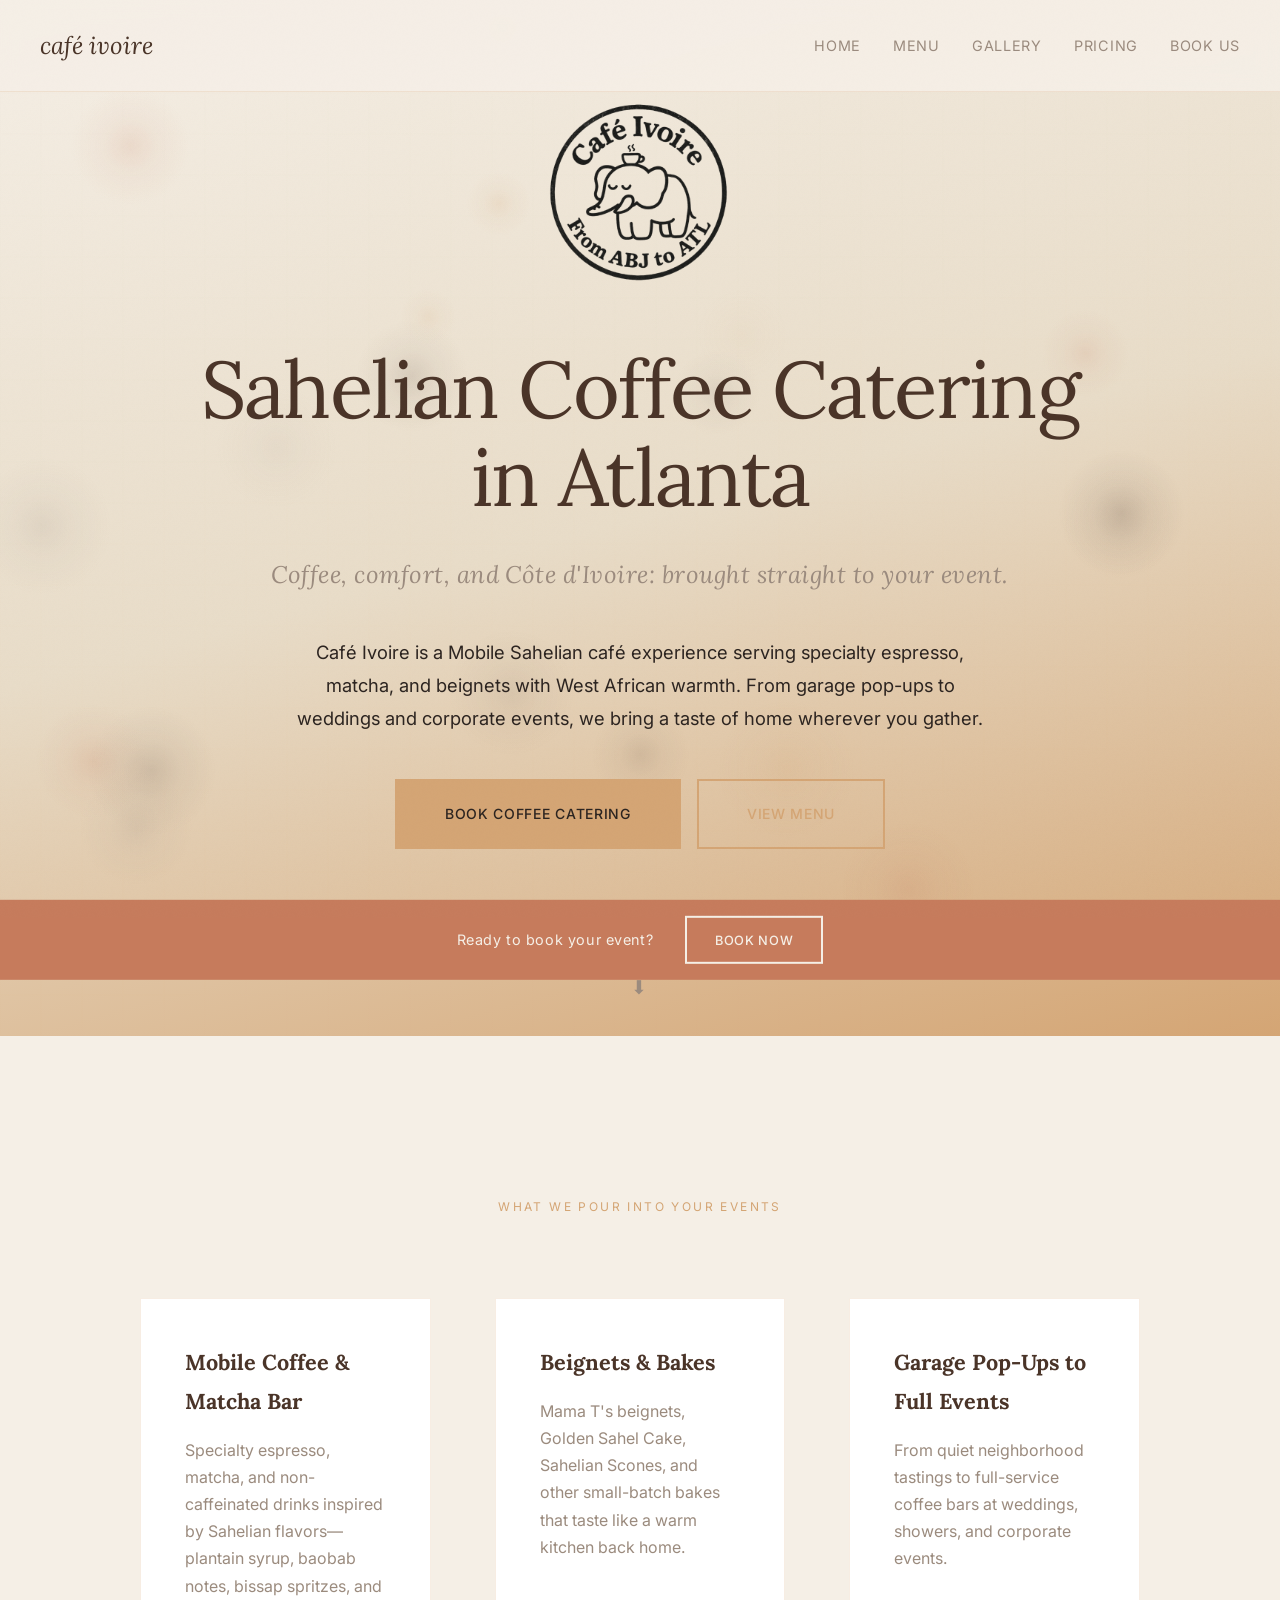
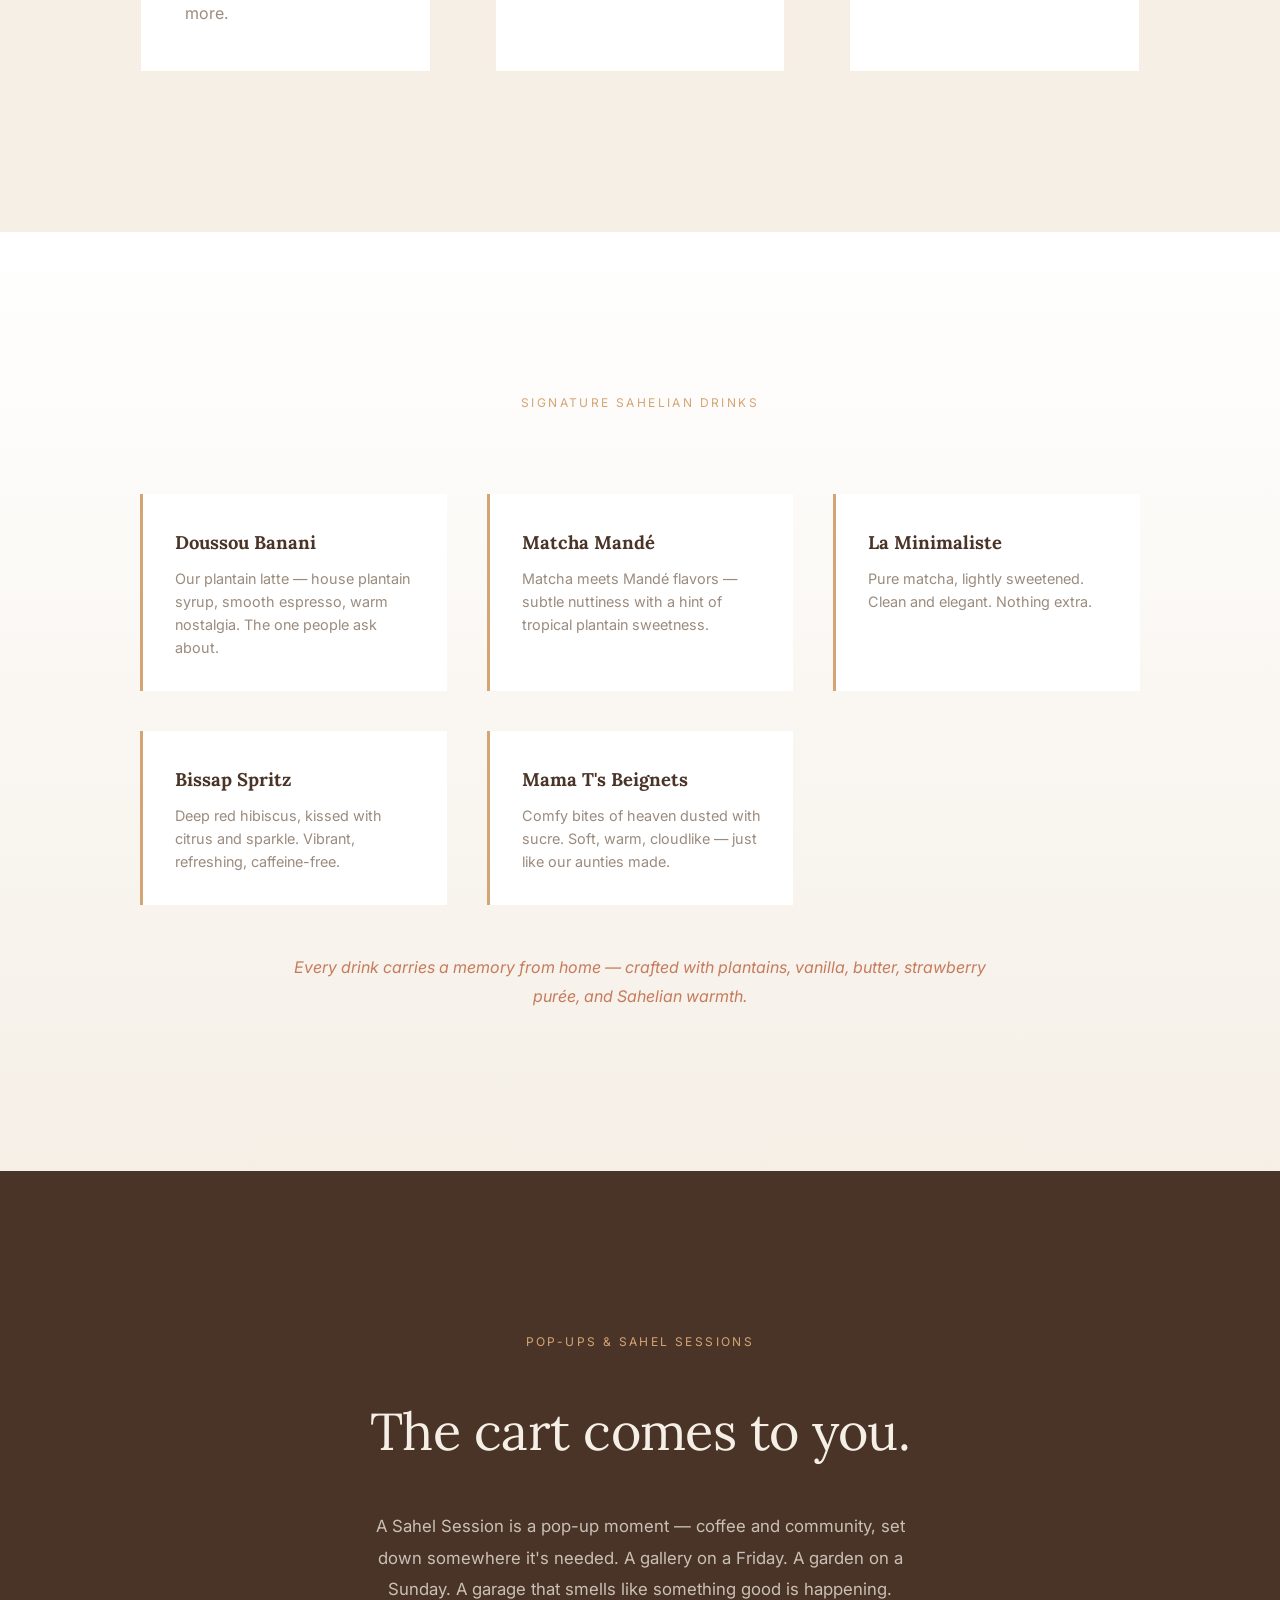
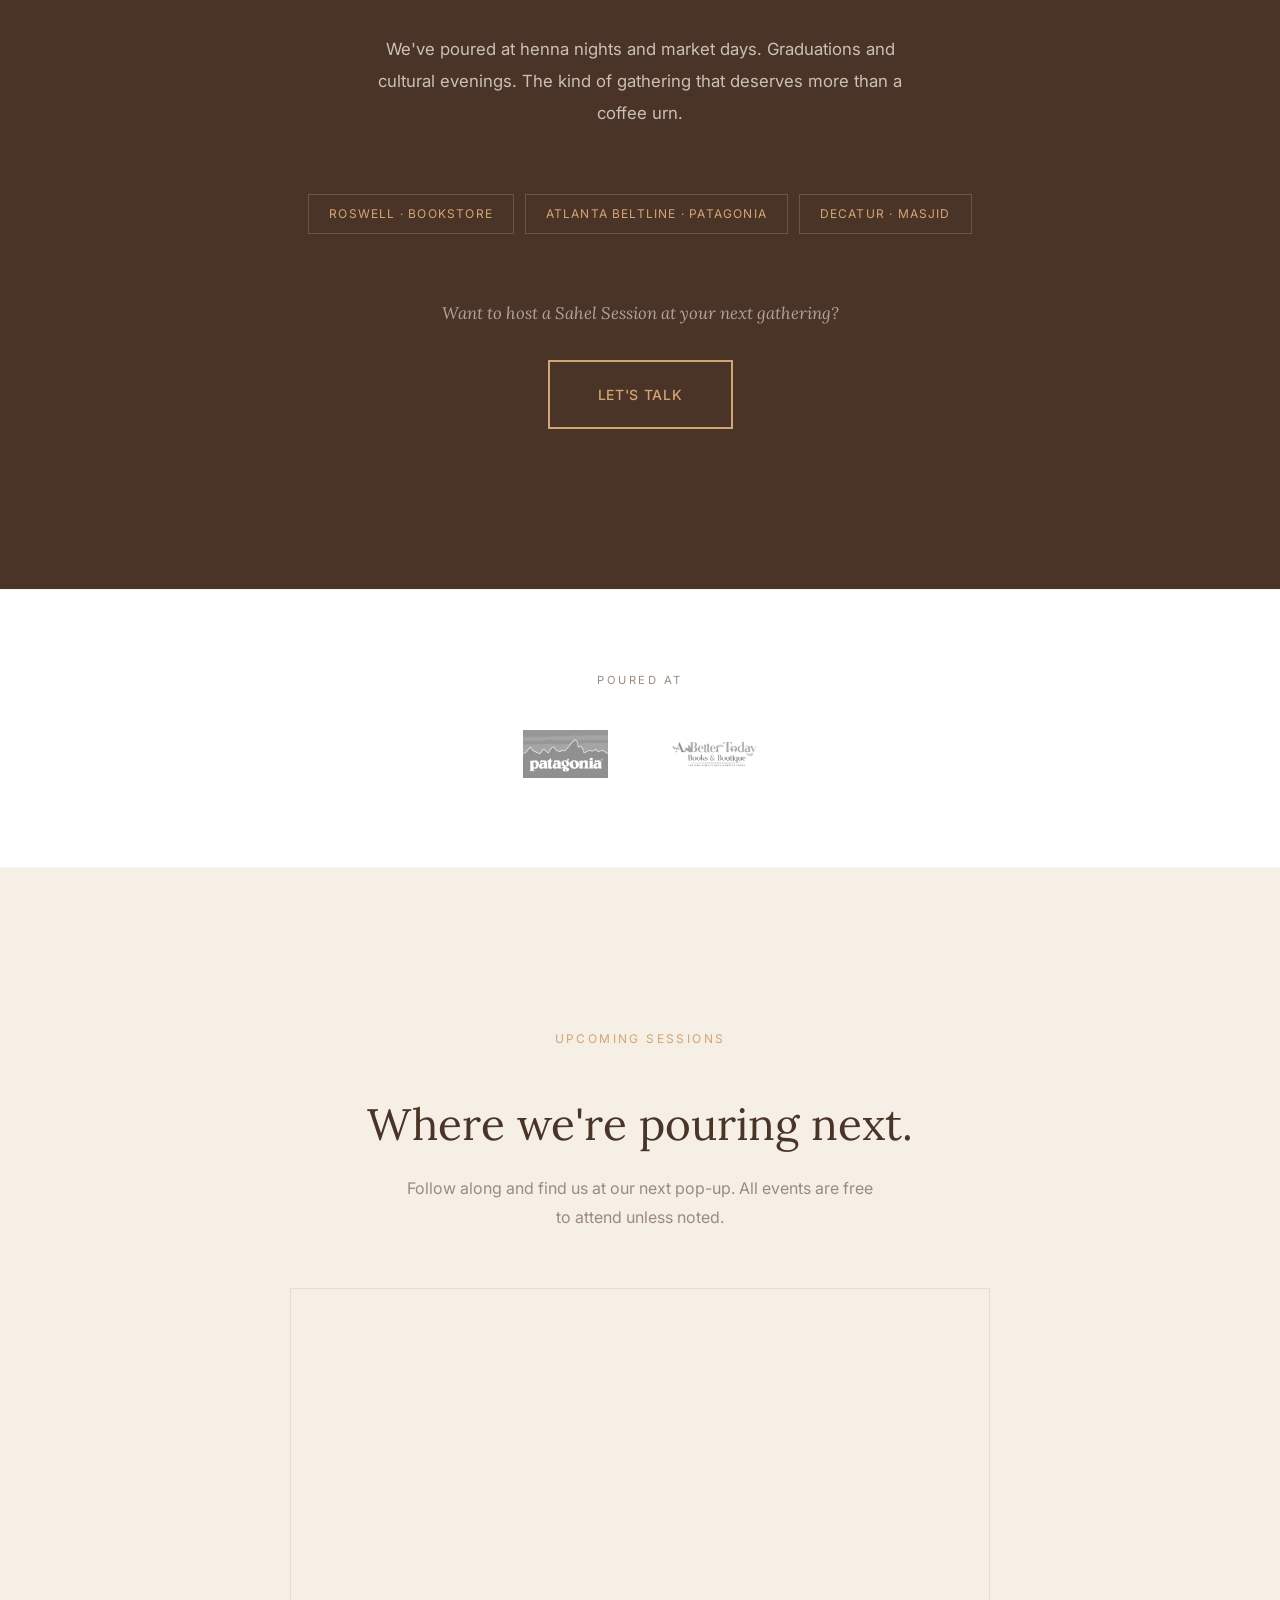
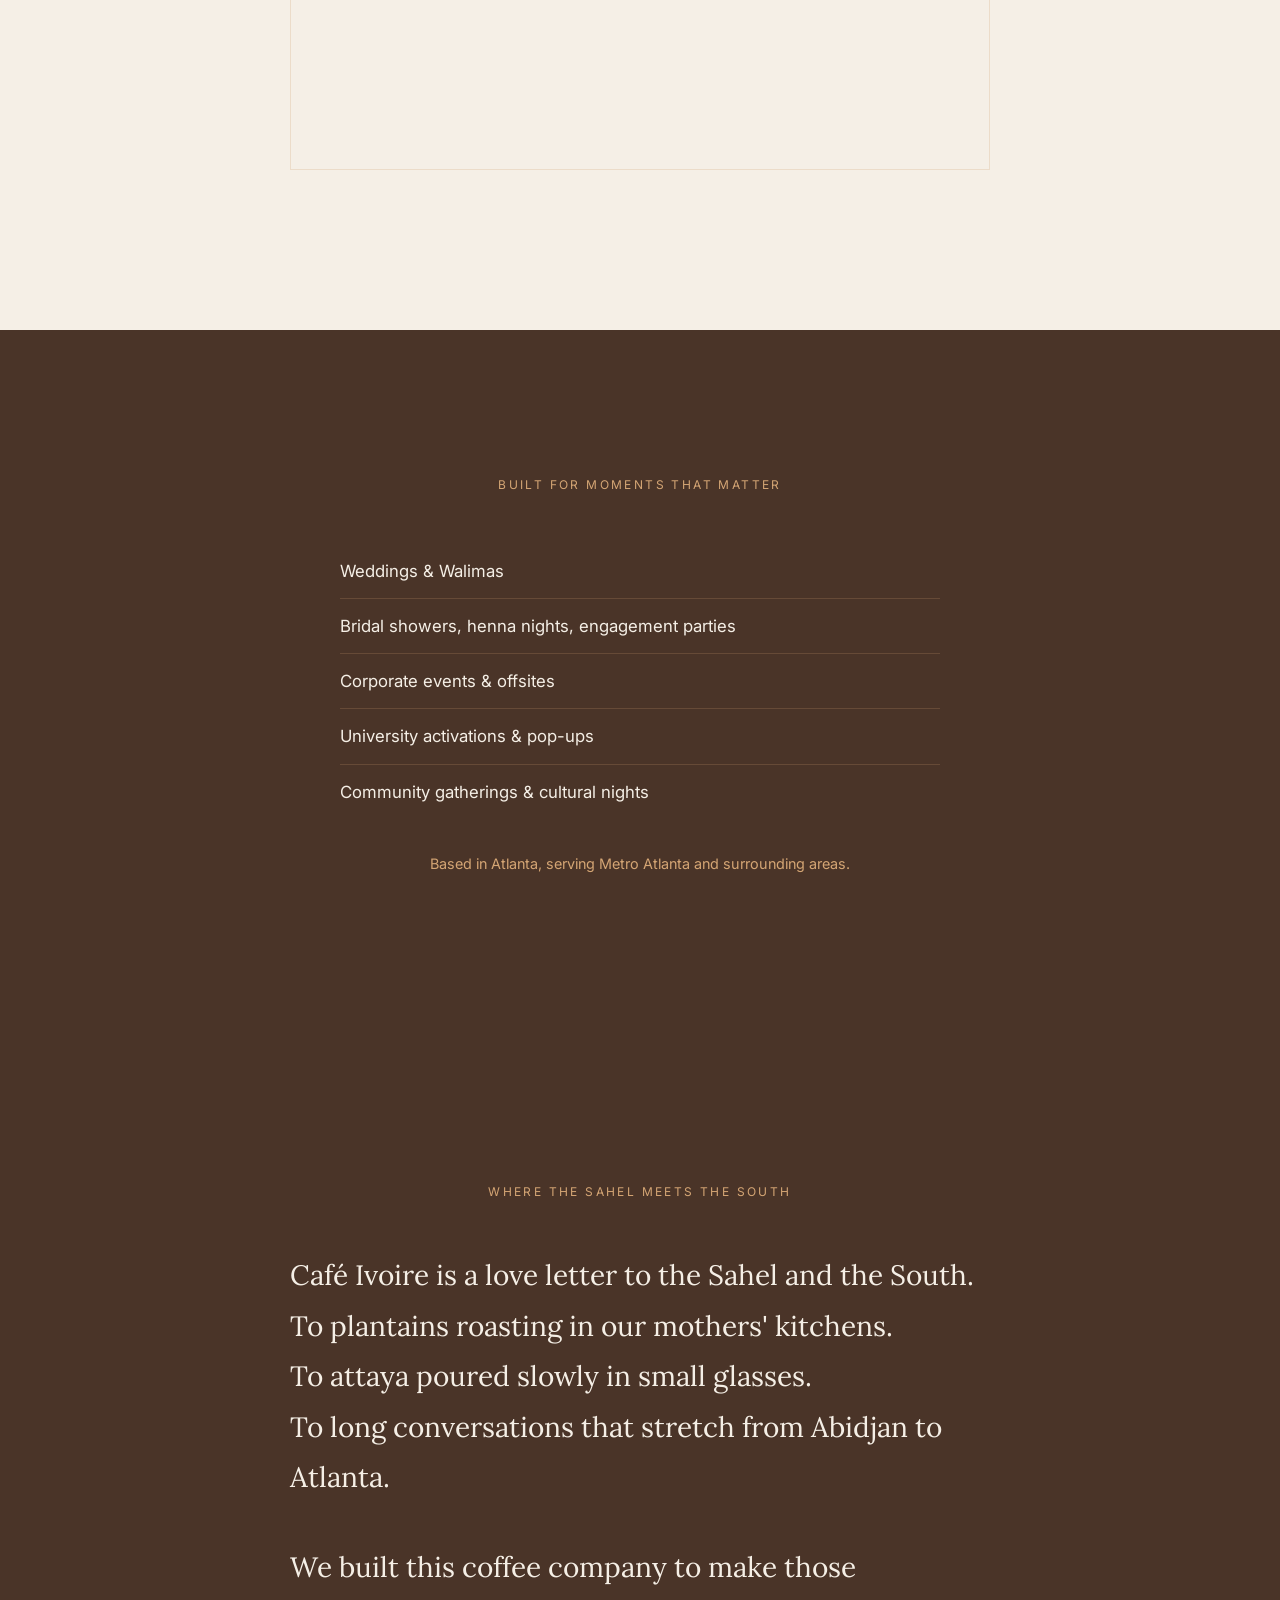
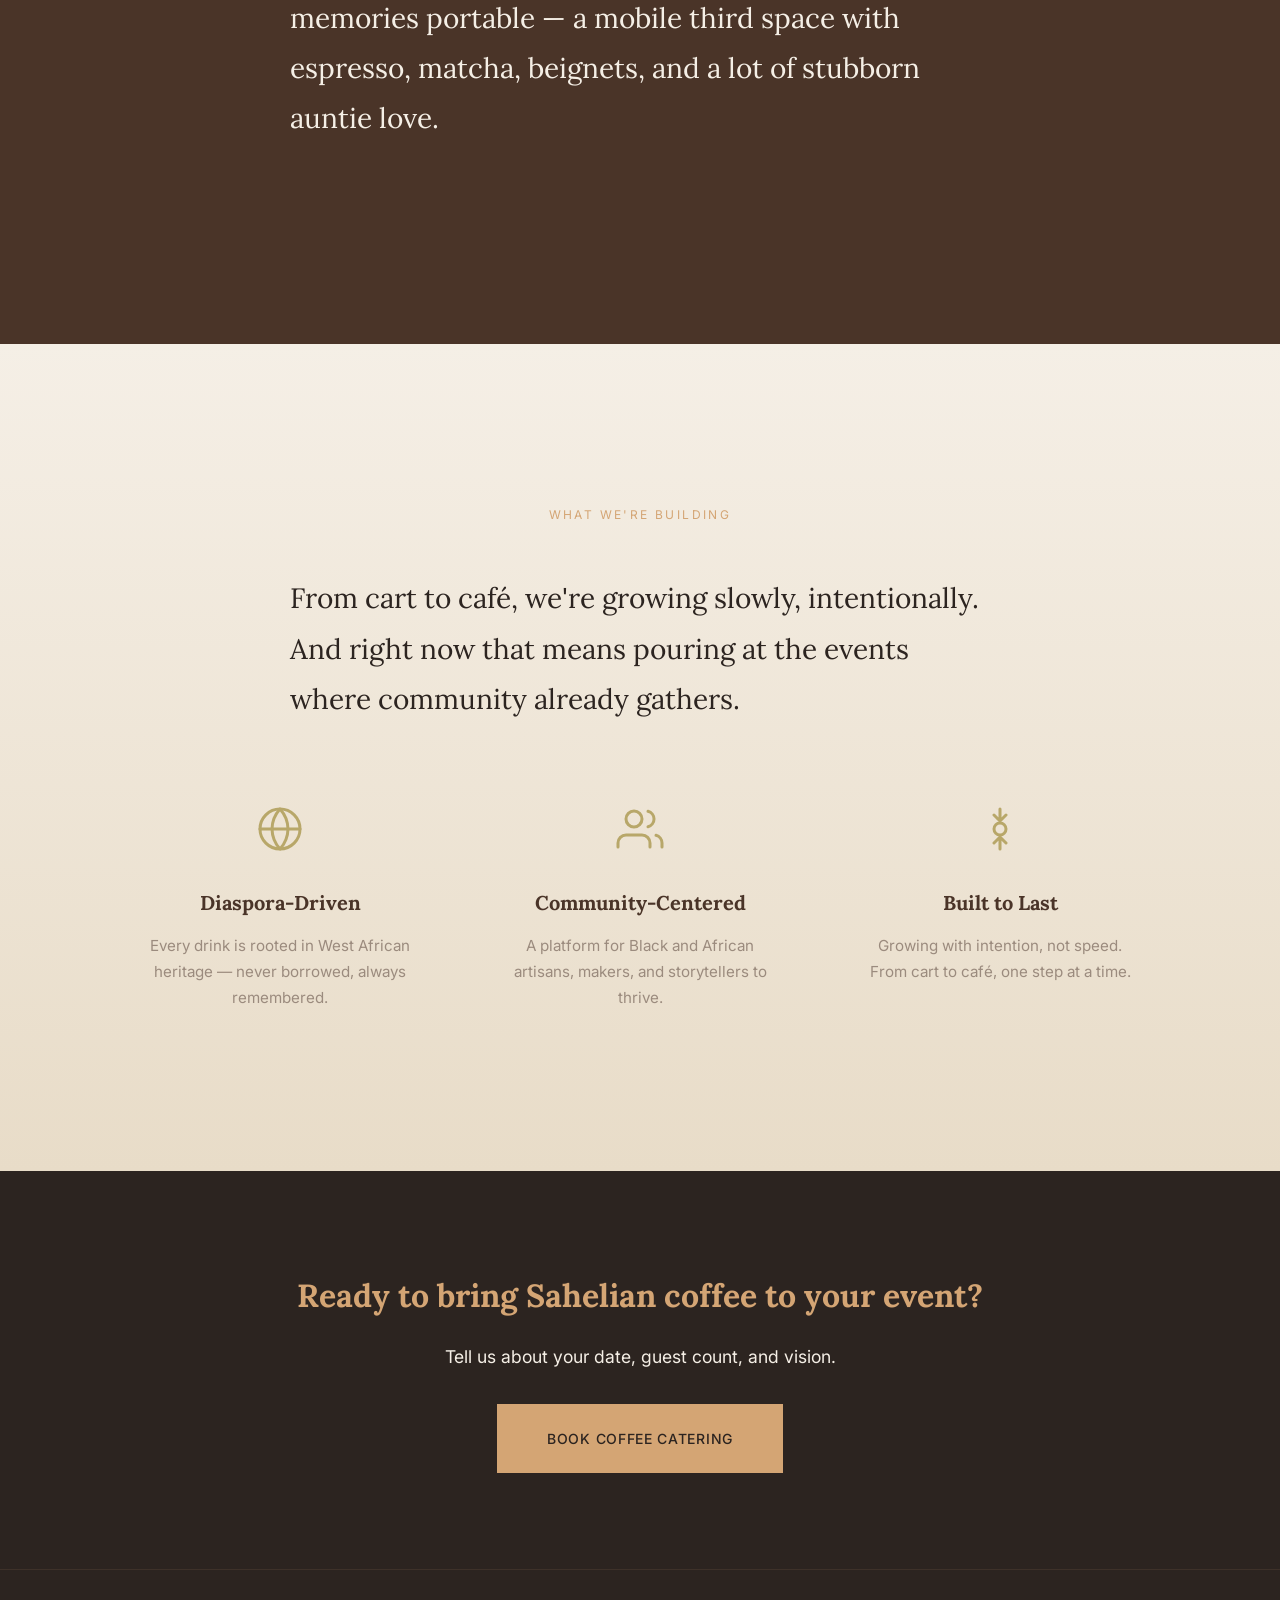
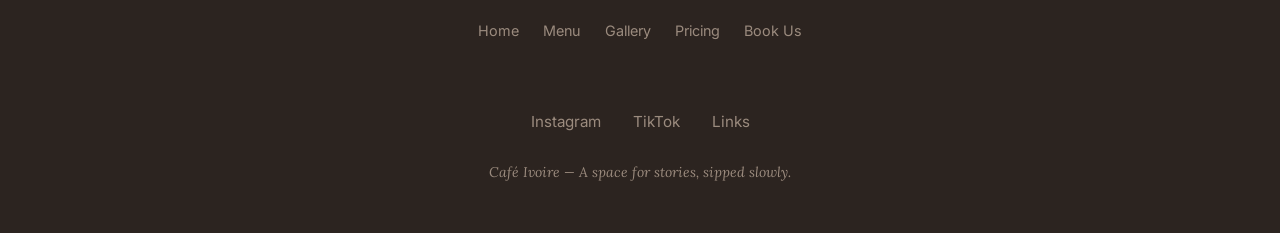
==== commit d06afb92: "Major site upgrade — animations, new sections, menu, gallery redesign Homepage: - Fuzzy floating par" ====
--- a/index.html
+++ b/index.html
@@ -13,7 +13,7 @@
         href="https://fonts.googleapis.com/css2?family=Lora:ital,wght@0,400;0,600;1,400&family=Inter:wght@300;400;500&display=swap"
         rel="stylesheet">
     <link rel="icon" type="image/png" href="/images/favicon.png">
-    <link rel="stylesheet" href="/style.css" />
+    <link rel="stylesheet" href="/style.css?v=3" />
 </head>
 
 <body>
@@ -39,10 +39,11 @@
 
     <!-- Hero -->
     <section class="hero" id="hero">
+        <canvas id="particleCanvas" class="particle-canvas"></canvas>
         <div class="hero-content">
             <img src="/images/logo.png" alt="Café Ivoire Logo"
                 class="hero-enter"
-                style="width:200px;height:200px;margin-bottom:2rem;animation-delay:0ms">
+                style="width:200px;height:200px;margin-bottom:2.5rem;animation-delay:0ms">
             <h1 class="hero-enter" style="animation-delay:300ms">Sahelian Coffee Catering in Atlanta</h1>
             <p class="tagline hero-enter" style="animation-delay:550ms">Coffee, comfort, and Côte d'Ivoire: brought straight to your event.</p>
             <p class="hero-body hero-enter" style="animation-delay:800ms">
@@ -55,7 +56,7 @@
                 <a href="/menu.html" class="cta-button secondary">View Menu</a>
             </div>
         </div>
-        <div class="scroll-indicator hero-enter" style="animation-delay:1600ms">Where the Sahel meets the South</div>
+        <div class="scroll-indicator hero-enter" style="animation-delay:1700ms">Where the Sahel meets the South</div>
     </section>
 
     <!-- What We Do -->
@@ -90,27 +91,91 @@
         <div class="signature-grid reveal-stagger">
             <div class="signature-item">
                 <h3>Doussou Banani</h3>
-                <p>Our plantain latte-roasted plantain syrup, smooth espresso, warm nostalgia.</p>
-            </div>
-            <div class="signature-item">
-                <h3>Gâteau Doumini</h3>
-                <p>A dessert-in-a-cup: vanilla, caramelized sugar, espresso layered like birthday cake.</p>
+                <p>Our plantain latte — house plantain syrup, smooth espresso, warm nostalgia. The one people ask about.</p>
             </div>
             <div class="signature-item">
                 <h3>Matcha Mandé</h3>
-                <p>Matcha meets Mandé flavors: subtle nuttiness and tropical plantain sweetness.</p>
+                <p>Matcha meets Mandé flavors — subtle nuttiness with a hint of tropical plantain sweetness.</p>
             </div>
             <div class="signature-item">
-                <h3>Garden Party</h3>
-                <p>Earl Grey–infused matcha with fresh strawberry purée.</p>
+                <h3>La Minimaliste</h3>
+                <p>Pure matcha, lightly sweetened. Clean and elegant. Nothing extra.</p>
             </div>
             <div class="signature-item">
-                <h3>Mama's Beignets</h3>
-                <p>Hand-cut, cloudlike beignets dusted with powdered sugar. Just like our tanties made.</p>
-            </div>
-        </div>
-        <p class="signature-note reveal">Every drink carries a memory from home: crafted with plantains, vanilla, butter,
+                <h3>Bissap Spritz</h3>
+                <p>Deep red hibiscus, kissed with citrus and sparkle. Vibrant, refreshing, caffeine-free.</p>
+            </div>
+            <div class="signature-item">
+                <h3>Mama T's Beignets</h3>
+                <p>Comfy bites of heaven dusted with sucre. Soft, warm, cloudlike — just like our aunties made.</p>
+            </div>
+        </div>
+        <p class="signature-note reveal">Every drink carries a memory from home — crafted with plantains, vanilla, butter,
             strawberry purée, and Sahelian warmth.</p>
+    </section>
+
+    <!-- Sahel Sessions -->
+    <section class="sessions-section">
+        <div class="sessions-inner">
+            <span class="section-label reveal">Pop-Ups &amp; Sahel Sessions</span>
+            <h2 class="sessions-heading reveal">The cart comes to you.</h2>
+            <p class="sessions-body reveal">
+                A Sahel Session is a pop-up moment — coffee and community, set down somewhere it's needed.
+                A gallery on a Friday. A garden on a Sunday. A garage that smells like something good is happening.
+            </p>
+            <p class="sessions-body reveal">
+                We've poured at henna nights and market days. Graduations and cultural evenings.
+                The kind of gathering that deserves more than a coffee urn.
+            </p>
+            <div class="sessions-tags reveal-stagger">
+                <span class="session-tag">Roswell · Bookstore</span>
+                <span class="session-tag">Atlanta Beltline · Patagonia</span>
+                <span class="session-tag">Decatur · Masjid</span>
+            </div>
+            <div class="sessions-cta reveal">
+                <p class="sessions-cta-text">Want to host a Sahel Session at your next gathering?</p>
+                <a href="/book.html" class="cta-button sessions-btn">Let's Talk</a>
+            </div>
+        </div>
+    </section>
+
+    <!-- Partners -->
+    <section class="partners-section">
+        <div class="partners-inner">
+            <span class="partners-label reveal">Poured at</span>
+            <div class="partners-logos reveal-stagger">
+                <div class="partner-logo">
+                    <img src="/images/partners/patagonia.png" alt="Patagonia"
+                        onerror="this.style.display='none';this.nextElementSibling.style.display='block'">
+                    <span class="partner-name-fallback" style="display:none">Patagonia</span>
+                </div>
+                <div class="partner-logo">
+                    <img src="/images/partners/a-better-today.png" alt="A Better Today Books &amp; Boutique"
+                        onerror="this.style.display='none';this.nextElementSibling.style.display='block'">
+                    <span class="partner-name-fallback" style="display:none">A Better Today Books &amp; Boutique</span>
+                </div>
+            </div>
+        </div>
+    </section>
+
+    <!-- Calendar -->
+    <section class="calendar-section">
+        <div class="calendar-inner">
+            <span class="section-label reveal">Upcoming Sessions</span>
+            <h2 class="calendar-heading reveal">Where we're pouring next.</h2>
+            <p class="calendar-subtext reveal">Follow along and find us at our next pop-up. All events are free to attend unless noted.</p>
+            <div class="calendar-embed-wrap reveal">
+                <iframe
+                    src="https://luma.com/embed/calendar/cal-8viteStYNipFIjB/events"
+                    width="600"
+                    height="480"
+                    frameborder="0"
+                    allowfullscreen=""
+                    aria-hidden="false"
+                    tabindex="0"
+                ></iframe>
+            </div>
+        </div>
     </section>
 
     <!-- Who It's For -->
@@ -140,9 +205,8 @@
                 <span class="story-line">To attaya poured slowly in small glasses.</span>
                 <span class="story-line">To long conversations that stretch from Abidjan to Atlanta.</span>
             </div>
-            <div class="story-text" style="margin-top:2rem">
-                <span class="story-line">We built this coffee company to make those memories portable—a mobile third space with espresso, matcha,
-                    beignets, and a lot of stubborn auntie love.</span>
+            <div class="story-text" style="margin-top:2.5rem">
+                <span class="story-line">We built this coffee company to make those memories portable — a mobile third space with espresso, matcha, beignets, and a lot of stubborn auntie love.</span>
             </div>
         </div>
     </section>
@@ -151,7 +215,7 @@
     <section class="values-section">
         <div class="story-content">
             <span class="section-label reveal">What We're Building</span>
-            <p class="story-text reveal" style="margin-bottom:3rem">
+            <p class="story-text reveal" style="margin-bottom:4rem">
                 From cart to café, we're growing slowly, intentionally. And right now that means pouring at the events
                 where community already gathers.
             </p>
@@ -162,13 +226,10 @@
                     stroke-width="1.5" stroke-linecap="round" stroke-linejoin="round">
                     <circle cx="12" cy="12" r="10"></circle>
                     <line x1="2" y1="12" x2="22" y2="12"></line>
-                    <path
-                        d="M12 2a15.3 15.3 0 0 1 4 10 15.3 15.3 0 0 1-4 10 15.3 15.3 0 0 1-4-10 15.3 15.3 0 0 1 4-10z">
-                    </path>
+                    <path d="M12 2a15.3 15.3 0 0 1 4 10 15.3 15.3 0 0 1-4 10 15.3 15.3 0 0 1-4-10 15.3 15.3 0 0 1 4-10z"></path>
                 </svg>
                 <h3 class="value-title">Diaspora-Driven</h3>
-                <p class="value-description">Every drink is rooted in West African heritage—never borrowed, always
-                    remembered.</p>
+                <p class="value-description">Every drink is rooted in West African heritage — never borrowed, always remembered.</p>
             </div>
             <div class="value-item">
                 <svg class="value-icon" width="48" height="48" viewBox="0 0 24 24" fill="none" stroke="currentColor"
@@ -179,8 +240,7 @@
                     <path d="M16 3.13a4 4 0 0 1 0 7.75"></path>
                 </svg>
                 <h3 class="value-title">Community-Centered</h3>
-                <p class="value-description">A platform for Black and African artisans, makers, and storytellers to
-                    thrive.</p>
+                <p class="value-description">A platform for Black and African artisans, makers, and storytellers to thrive.</p>
             </div>
             <div class="value-item">
                 <svg class="value-icon" width="48" height="48" viewBox="0 0 24 24" fill="none" stroke="currentColor"
@@ -190,8 +250,7 @@
                     <circle cx="12" cy="12" r="3"></circle>
                 </svg>
                 <h3 class="value-title">Built to Last</h3>
-                <p class="value-description">Growing with intention, not speed. From cart to café, one step at a time.
-                </p>
+                <p class="value-description">Growing with intention, not speed. From cart to café, one step at a time.</p>
             </div>
         </div>
     </section>
@@ -229,30 +288,101 @@
     </div>
 
     <script>
-        // ── Hamburger menu ──────────────────────────────────────
+        // ── Hamburger ───────────────────────────────────────────
         const hamburger = document.querySelector('.hamburger');
-        const navLinks = document.querySelector('.nav-links');
+        const navLinks  = document.querySelector('.nav-links');
+
+        function openMenu() {
+            hamburger.classList.add('active');
+            navLinks.classList.add('active');
+            nav.classList.add('menu-open');
+        }
+        function closeMenu() {
+            hamburger.classList.remove('active');
+            navLinks.classList.remove('active');
+            nav.classList.remove('menu-open');
+        }
 
         hamburger.addEventListener('click', () => {
-            hamburger.classList.toggle('active');
-            navLinks.classList.toggle('active');
+            nav.classList.contains('menu-open') ? closeMenu() : openMenu();
         });
-
         document.addEventListener('click', (e) => {
-            if (!hamburger.contains(e.target) && !navLinks.contains(e.target)) {
-                hamburger.classList.remove('active');
-                navLinks.classList.remove('active');
+            if (!hamburger.contains(e.target) && !navLinks.contains(e.target)) closeMenu();
+        });
+        navLinks.querySelectorAll('a').forEach(link => {
+            link.addEventListener('click', closeMenu);
+        });
+
+        // ── Fuzzy particle system ───────────────────────────────
+        (function () {
+            const canvas = document.getElementById('particleCanvas');
+            const ctx    = canvas.getContext('2d');
+
+            const COLORS = [
+                [198, 123, 92],   // terracotta
+                [212, 165, 116],  // gold
+                [74,  52,  40],   // deep brown
+                [155, 139, 126],  // sage
+            ];
+
+            function resize() {
+                canvas.width  = canvas.offsetWidth;
+                canvas.height = canvas.offsetHeight;
             }
-        });
-
-        navLinks.querySelectorAll('a').forEach(link => {
-            link.addEventListener('click', () => {
-                hamburger.classList.remove('active');
-                navLinks.classList.remove('active');
-            });
-        });
-
-        // ── Scroll reveal (IntersectionObserver) ───────────────
+            resize();
+            window.addEventListener('resize', resize, { passive: true });
+
+            function makeParticle(startAnywhere) {
+                const r = 18 + Math.random() * 52;
+                return {
+                    x:           Math.random() * canvas.width,
+                    y:           startAnywhere
+                                   ? Math.random() * canvas.height
+                                   : canvas.height + r + Math.random() * 120,
+                    r,
+                    opacity:     0.05 + Math.random() * 0.13,
+                    speed:       0.12 + Math.random() * 0.32,
+                    wobble:      (Math.random() - 0.5) * 0.45,
+                    wobbleFreq:  0.007 + Math.random() * 0.014,
+                    wobblePhase: Math.random() * Math.PI * 2,
+                    color:       COLORS[Math.floor(Math.random() * COLORS.length)],
+                };
+            }
+
+            const COUNT     = 20;
+            const particles = Array.from({ length: COUNT }, () => makeParticle(true));
+            let   t         = 0;
+
+            function draw() {
+                ctx.clearRect(0, 0, canvas.width, canvas.height);
+                t++;
+
+                particles.forEach(p => {
+                    p.y -= p.speed;
+                    p.x += Math.sin(t * p.wobbleFreq + p.wobblePhase) * p.wobble;
+
+                    if (p.y + p.r < 0) {
+                        Object.assign(p, makeParticle(false));
+                    }
+
+                    const g = ctx.createRadialGradient(p.x, p.y, 0, p.x, p.y, p.r);
+                    const [r, gr, b] = p.color;
+                    g.addColorStop(0,    `rgba(${r},${gr},${b},${p.opacity})`);
+                    g.addColorStop(0.45, `rgba(${r},${gr},${b},${p.opacity * 0.35})`);
+                    g.addColorStop(1,    `rgba(${r},${gr},${b},0)`);
+
+                    ctx.beginPath();
+                    ctx.arc(p.x, p.y, p.r, 0, Math.PI * 2);
+                    ctx.fillStyle = g;
+                    ctx.fill();
+                });
+
+                requestAnimationFrame(draw);
+            }
+            draw();
+        })();
+
+        // ── Scroll reveal ───────────────────────────────────────
         const revealObserver = new IntersectionObserver((entries) => {
             entries.forEach(entry => {
                 if (entry.isIntersecting) {
@@ -283,22 +413,16 @@
             storyObserver.observe(el);
         });
 
-        // ── Scroll events (nav + sticky CTA + parallax) ────────
-        const nav = document.getElementById('mainNav');
-        const hero = document.getElementById('hero');
+        // ── Scroll: nav + sticky CTA + parallax ────────────────
+        const nav        = document.getElementById('mainNav');
+        const hero       = document.getElementById('hero');
         const heroContent = hero.querySelector('.hero-content');
-        const stickyCta = document.getElementById('stickyCta');
+        const stickyCta  = document.getElementById('stickyCta');
 
         window.addEventListener('scroll', () => {
             const scrollY = window.pageYOffset;
-
-            // Nav state
             nav.classList.toggle('scrolled', scrollY > 60);
-
-            // Sticky CTA: show after hero scrolls out
             stickyCta.classList.toggle('visible', hero.getBoundingClientRect().bottom < 0);
-
-            // Subtle parallax on hero content
             if (scrollY < window.innerHeight * 1.2) {
                 heroContent.style.transform = `translateY(${scrollY * 0.16}px)`;
             }
@@ -306,5 +430,4 @@
     </script>
 
 </body>
-
 </html>
--- a/style.css
+++ b/style.css
@@ -1329,4 +1329,347 @@
     body::before {
         animation: none;
     }
-}+}
+/* ================================================================
+   BREATHING — more generous space throughout
+   ================================================================ */
+
+body {
+    line-height: 1.8;
+}
+
+.what-we-do,
+.signature-section,
+.story-section,
+.values-section {
+    padding: 10rem 2rem;
+}
+
+.who-section {
+    padding: 9rem 2rem;
+}
+
+.section-label {
+    margin-bottom: 3rem;
+}
+
+.services-grid {
+    margin-top: 5rem;
+    gap: 4rem;
+}
+
+.signature-grid {
+    margin-top: 5rem;
+    gap: 2.5rem;
+}
+
+.values-grid {
+    margin-top: 5rem;
+    gap: 5rem;
+}
+
+.service-item {
+    padding: 2.75rem;
+}
+
+.signature-item {
+    padding: 2rem 2rem;
+}
+
+.story-text {
+    margin-bottom: 2.5rem;
+}
+
+/* Hero breathing */
+h1 {
+    margin-bottom: 2rem;
+}
+
+.tagline {
+    margin-bottom: 2.5rem;
+}
+
+.hero-body {
+    margin-bottom: 0;
+    margin-top: 0;
+}
+
+.hero-buttons {
+    margin-top: 2.75rem;
+}
+
+.scroll-indicator {
+    margin-top: 5rem;
+}
+
+/* Particle canvas */
+.particle-canvas {
+    position: absolute;
+    top: 0;
+    left: 0;
+    width: 100%;
+    height: 100%;
+    pointer-events: none;
+    z-index: 0;
+}
+
+/* ================================================================
+   SAHEL SESSIONS SECTION
+   ================================================================ */
+
+.sessions-section {
+    padding: 10rem 2rem;
+    background: var(--deep-brown);
+    color: var(--warm-cream);
+    position: relative;
+    overflow: hidden;
+}
+
+.sessions-inner {
+    max-width: 680px;
+    margin: 0 auto;
+    text-align: center;
+}
+
+.sessions-heading {
+    font-family: 'Lora', serif;
+    font-size: clamp(2rem, 5vw, 3.25rem);
+    font-weight: 400;
+    color: var(--warm-cream);
+    margin: 1rem 0 3rem;
+    line-height: 1.2;
+    letter-spacing: -0.01em;
+}
+
+.sessions-body {
+    font-size: 1.05rem;
+    line-height: 1.9;
+    color: rgba(245, 239, 230, 0.75);
+    margin-bottom: 1.75rem;
+    max-width: 560px;
+    margin-left: auto;
+    margin-right: auto;
+}
+
+.sessions-tags {
+    display: flex;
+    flex-wrap: wrap;
+    gap: 0.65rem;
+    justify-content: center;
+    margin: 4rem 0;
+}
+
+.session-tag {
+    padding: 0.5rem 1.25rem;
+    border: 1px solid rgba(212, 165, 116, 0.28);
+    color: var(--gold);
+    font-size: 0.75rem;
+    letter-spacing: 0.1em;
+    text-transform: uppercase;
+    opacity: 0;
+    transform: translateY(10px);
+    transition: opacity 0.5s ease, transform 0.5s ease,
+                border-color 0.3s ease, background 0.3s ease;
+}
+
+.sessions-tags.visible .session-tag {
+    opacity: 1;
+    transform: translateY(0);
+}
+
+.sessions-tags.visible .session-tag:nth-child(1) { transition-delay: 0s;    }
+.sessions-tags.visible .session-tag:nth-child(2) { transition-delay: 0.08s; }
+.sessions-tags.visible .session-tag:nth-child(3) { transition-delay: 0.16s; }
+.sessions-tags.visible .session-tag:nth-child(4) { transition-delay: 0.24s; }
+.sessions-tags.visible .session-tag:nth-child(5) { transition-delay: 0.32s; }
+
+.session-tag:hover {
+    border-color: rgba(212, 165, 116, 0.6);
+    background: rgba(212, 165, 116, 0.06);
+}
+
+.sessions-cta {
+    margin-top: 4rem;
+}
+
+.sessions-cta-text {
+    font-family: 'Lora', serif;
+    font-style: italic;
+    font-size: 1.05rem;
+    color: rgba(245, 239, 230, 0.6);
+    margin-bottom: 2rem;
+}
+
+.sessions-btn {
+    background: transparent;
+    color: var(--gold);
+    border-color: var(--gold);
+}
+
+.sessions-btn:hover {
+    background: var(--gold);
+    color: var(--deep-brown);
+}
+
+/* Responsive breathing */
+@media (max-width: 768px) {
+    .what-we-do,
+    .signature-section,
+    .story-section,
+    .values-section,
+    .sessions-section {
+        padding: 6rem 1.5rem;
+    }
+
+    .who-section {
+        padding: 6rem 1.5rem;
+    }
+
+    .services-grid,
+    .signature-grid,
+    .values-grid {
+        margin-top: 3.5rem;
+    }
+}
+
+/* ================================================================
+   MOBILE NAV FIX — panel above logo, logo hides when open
+   ================================================================ */
+
+@media (max-width: 768px) {
+    .nav-links {
+        z-index: 1003;
+    }
+
+    .logo-link {
+        transition: opacity 0.25s ease;
+    }
+
+    .main-nav.menu-open .logo-link {
+        opacity: 0;
+        pointer-events: none;
+    }
+}
+
+/* ================================================================
+   CALENDAR SECTION
+   ================================================================ */
+
+.calendar-section {
+    padding: 10rem 2rem;
+    background: var(--warm-cream);
+}
+
+.calendar-inner {
+    max-width: 700px;
+    margin: 0 auto;
+    text-align: center;
+}
+
+.calendar-heading {
+    font-family: 'Lora', serif;
+    font-size: clamp(1.75rem, 4vw, 2.75rem);
+    font-weight: 400;
+    color: var(--deep-brown);
+    margin: 1rem 0 1.5rem;
+    line-height: 1.2;
+}
+
+.calendar-subtext {
+    font-size: 1rem;
+    color: var(--sage);
+    line-height: 1.8;
+    margin-bottom: 3.5rem;
+    max-width: 480px;
+    margin-left: auto;
+    margin-right: auto;
+}
+
+.calendar-embed-wrap {
+    position: relative;
+    width: 100%;
+    border: 1px solid rgba(212, 165, 116, 0.25);
+    overflow: hidden;
+}
+
+.calendar-embed-wrap iframe {
+    display: block;
+    width: 100%;
+    height: 480px;
+    border: none;
+}
+
+@media (max-width: 768px) {
+    .calendar-section {
+        padding: 6rem 1.5rem;
+    }
+
+    .calendar-embed-wrap iframe {
+        height: 420px;
+    }
+}
+
+/* ================================================================
+   PARTNERS STRIP
+   ================================================================ */
+
+.partners-section {
+    padding: 5rem 2rem;
+    background: white;
+    border-top: 1px solid rgba(212, 165, 116, 0.12);
+    border-bottom: 1px solid rgba(212, 165, 116, 0.12);
+}
+
+.partners-inner {
+    max-width: 700px;
+    margin: 0 auto;
+    text-align: center;
+}
+
+.partners-label {
+    display: block;
+    font-size: 0.7rem;
+    text-transform: uppercase;
+    letter-spacing: 0.22em;
+    color: var(--sage);
+    margin-bottom: 2.5rem;
+}
+
+.partners-logos {
+    display: flex;
+    align-items: center;
+    justify-content: center;
+    gap: 4rem;
+    flex-wrap: wrap;
+}
+
+.partner-logo img {
+    height: 48px;
+    width: auto;
+    max-width: 180px;
+    object-fit: contain;
+    filter: grayscale(100%) opacity(0.45);
+    transition: filter 0.4s ease;
+}
+
+.partner-logo img:hover {
+    filter: grayscale(0%) opacity(0.85);
+}
+
+.partner-name-fallback {
+    font-family: 'Lora', serif;
+    font-size: 1rem;
+    color: var(--sage);
+    opacity: 0.55;
+    letter-spacing: 0.04em;
+}
+
+@media (max-width: 768px) {
+    .partners-logos {
+        gap: 2.5rem;
+    }
+
+    .partner-logo img {
+        height: 36px;
+    }
+}
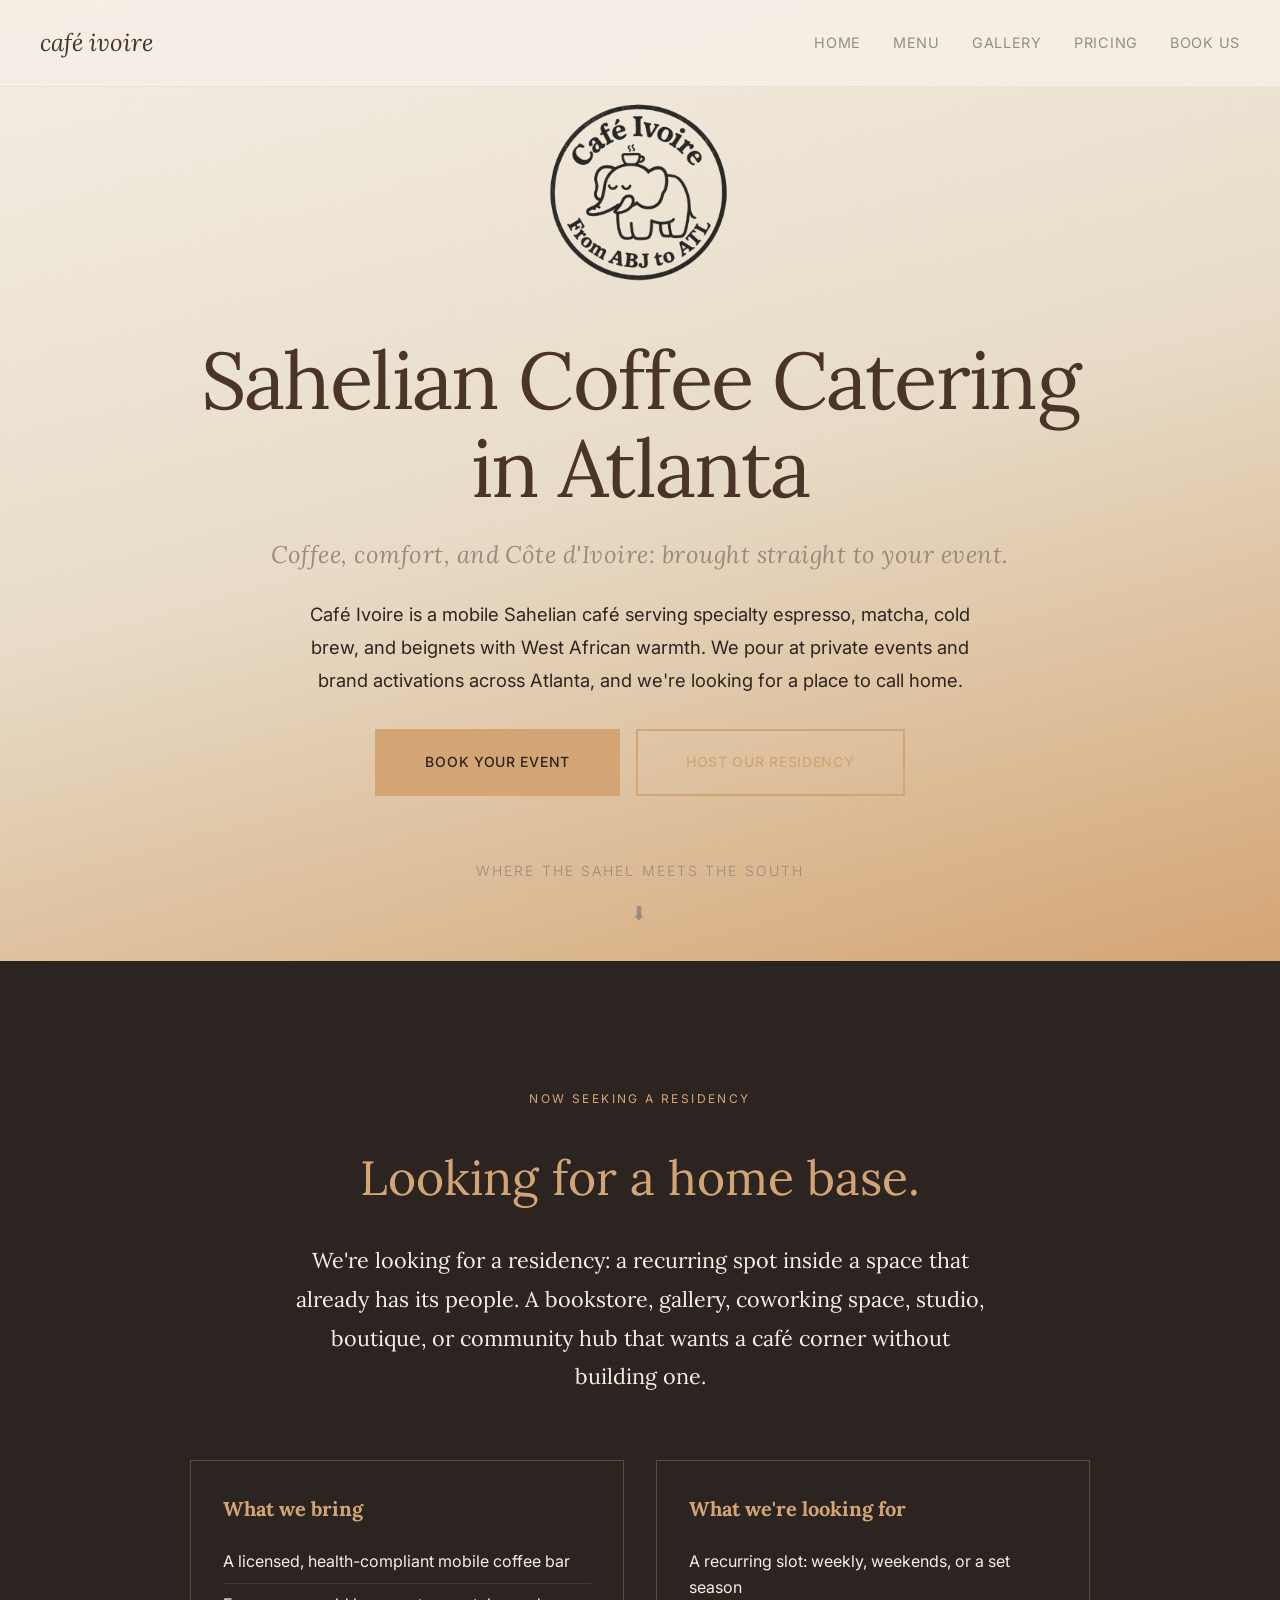
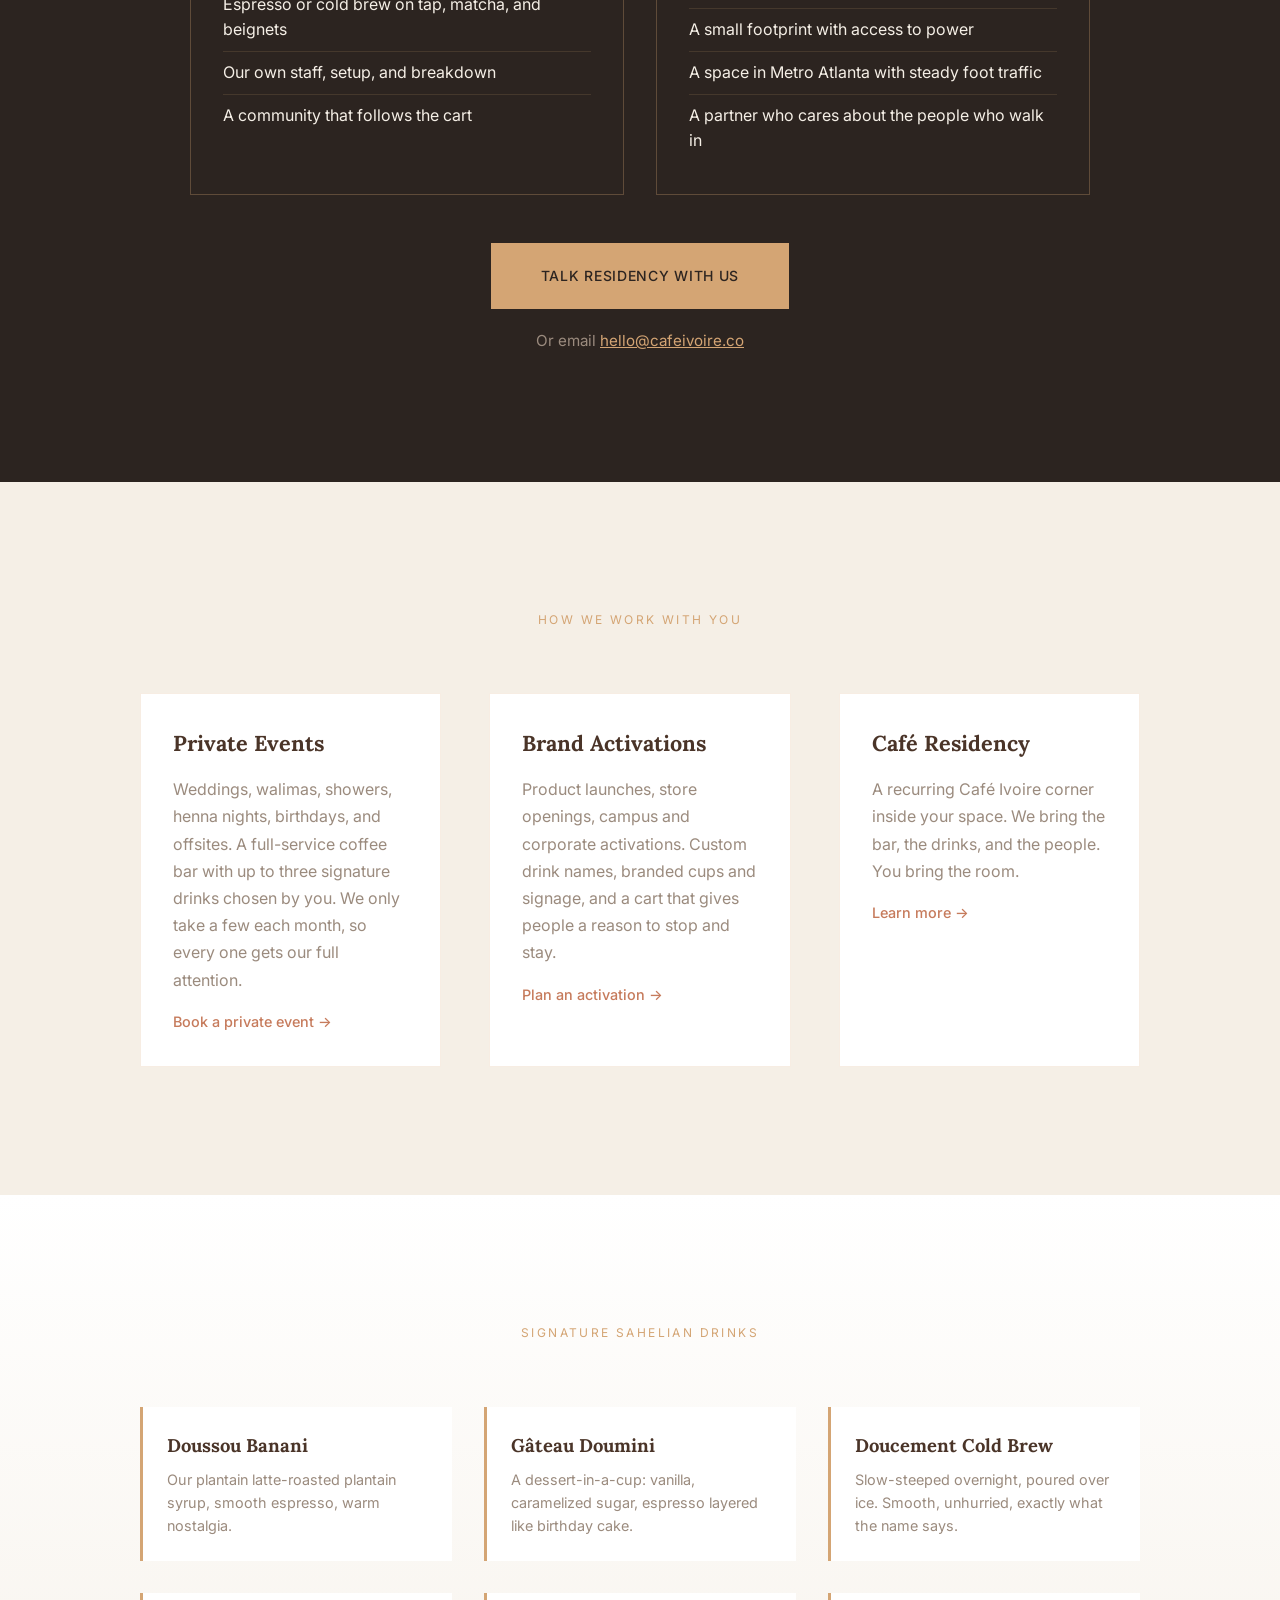
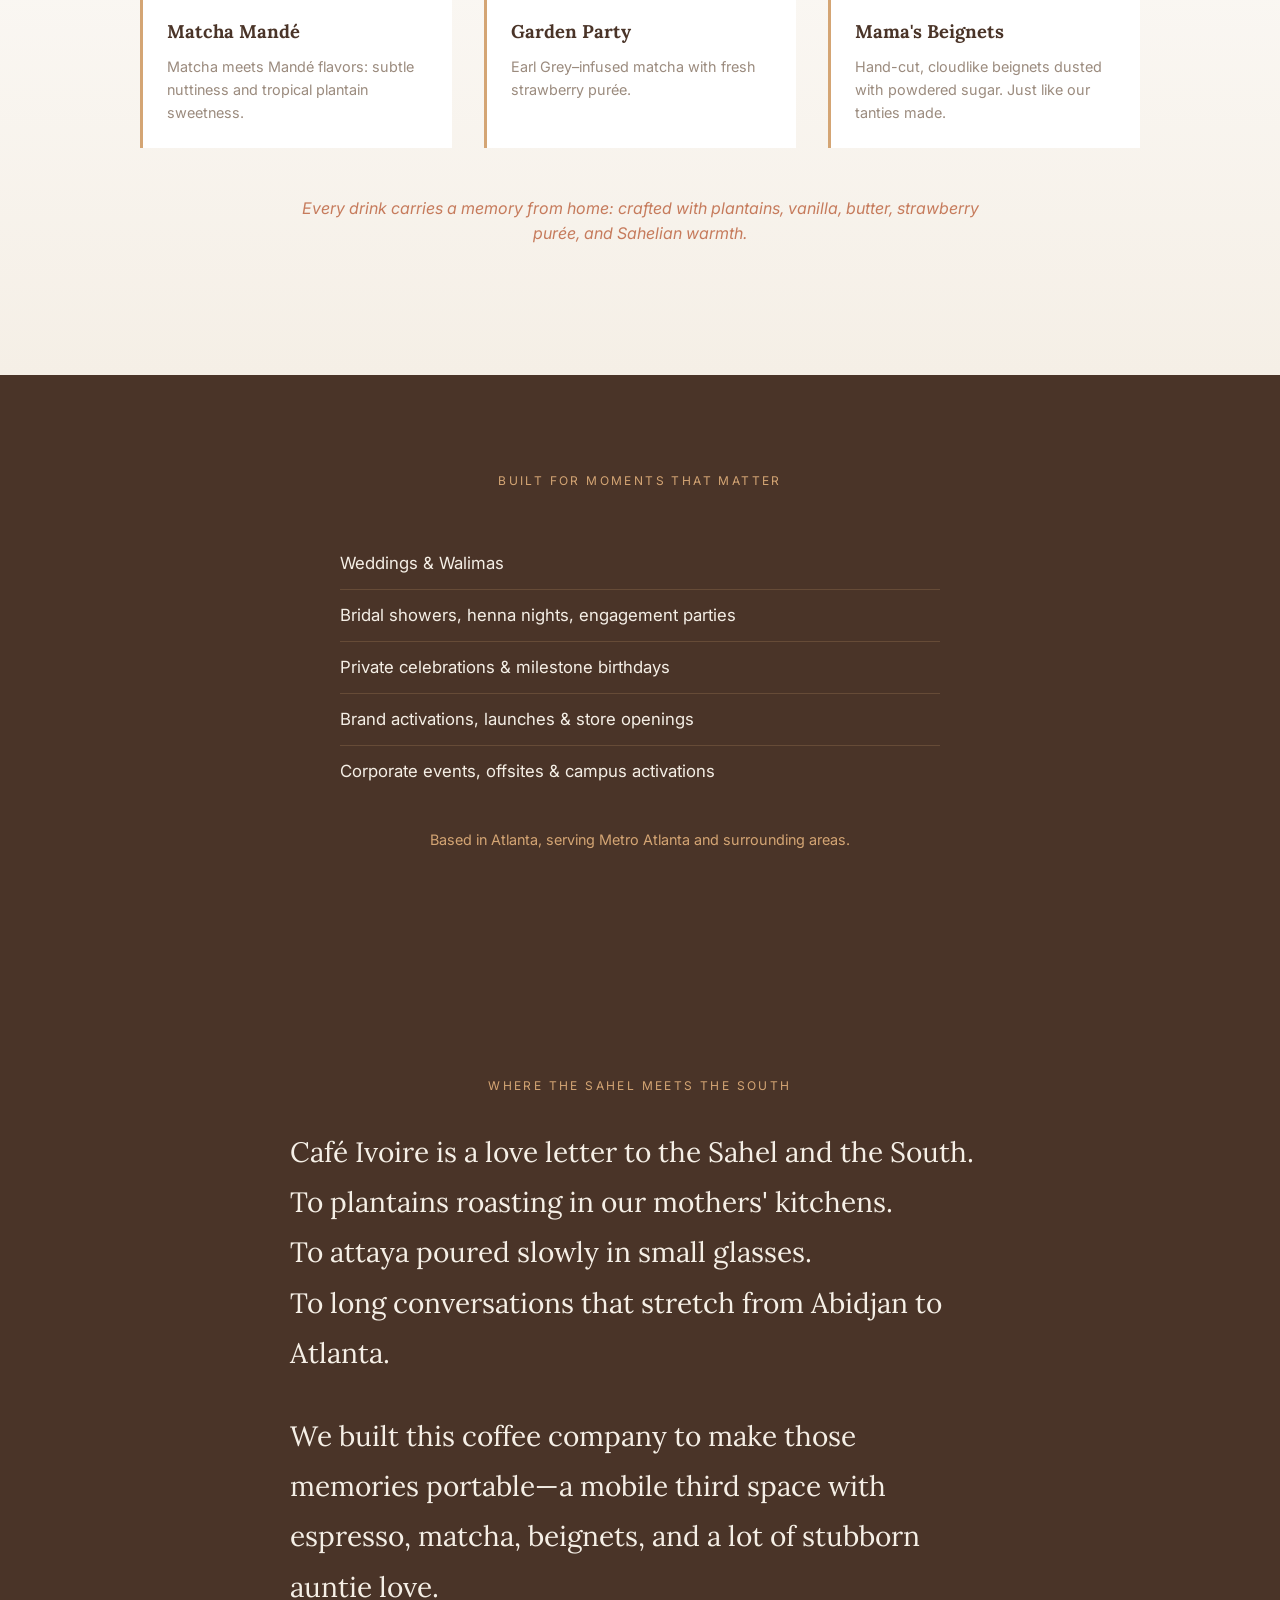
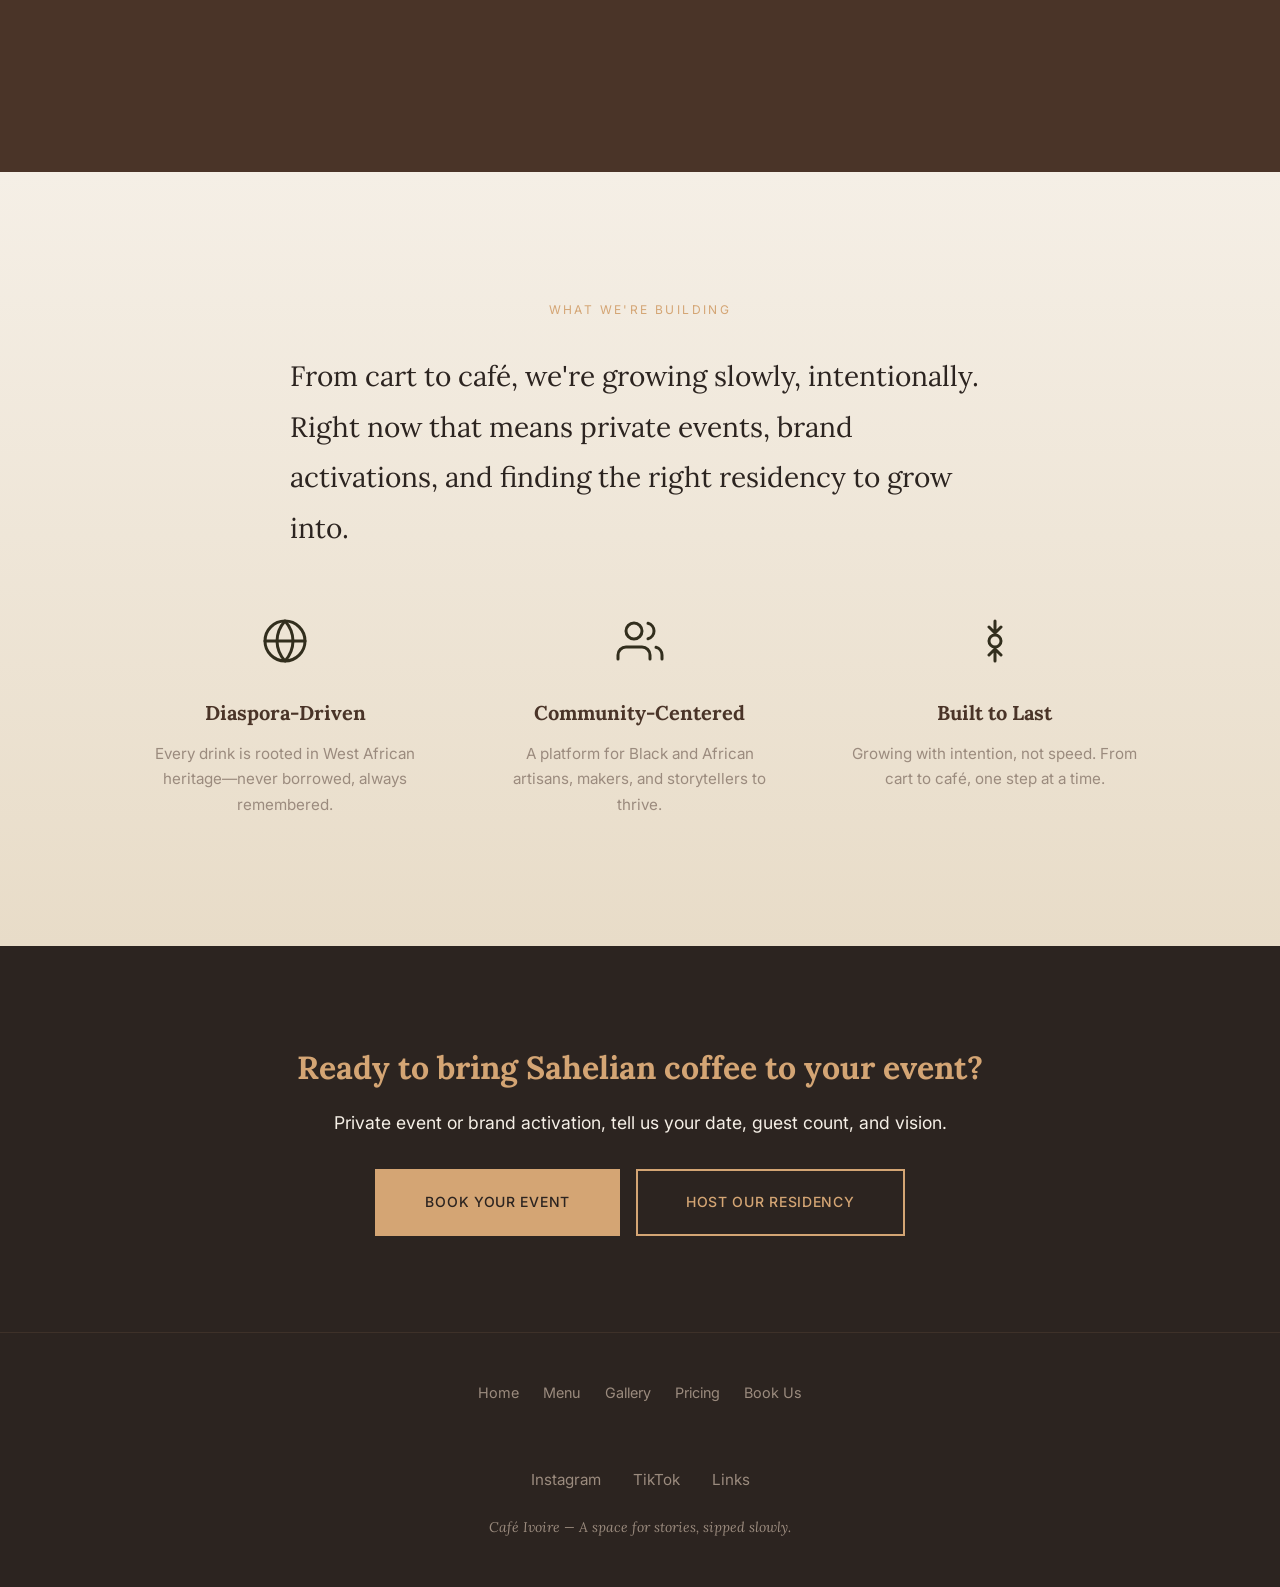
==== commit c9c7edee: "Add residency section, private events and brand activations, Doucement Cold Brew - Homepage: new 'No" ====
--- a/index.html
+++ b/index.html
@@ -6,20 +6,21 @@
     <meta name="viewport" content="width=device-width, initial-scale=1.0">
     <title>Café Ivoire – Sahelian Coffee Catering in Atlanta</title>
     <meta name="description"
-        content="Café Ivoire is a Sahelian coffee company in Atlanta offering mobile espresso bars, matcha, and beignets for weddings, corporate events, and community gatherings.">
+        content="Café Ivoire is a Sahelian coffee company in Atlanta offering mobile espresso and cold brew bars for private events and brand activations. Now seeking a café residency.">
     <link rel="preconnect" href="https://fonts.googleapis.com">
     <link rel="preconnect" href="https://fonts.gstatic.com" crossorigin>
     <link
         href="https://fonts.googleapis.com/css2?family=Lora:ital,wght@0,400;0,600;1,400&family=Inter:wght@300;400;500&display=swap"
         rel="stylesheet">
     <link rel="icon" type="image/png" href="/images/favicon.png">
-    <link rel="stylesheet" href="/style.css?v=3" />
+
+    <link rel="stylesheet" href="/style.css" />
 </head>
 
 <body>
 
     <!-- Navigation -->
-    <nav class="main-nav" id="mainNav">
+    <nav class="main-nav">
         <div class="nav-container">
             <a href="/" class="logo-link">café ivoire</a>
             <button class="hamburger" aria-label="Toggle menu">
@@ -38,47 +39,86 @@
     </nav>
 
     <!-- Hero -->
-    <section class="hero" id="hero">
-        <canvas id="particleCanvas" class="particle-canvas"></canvas>
+    <section class="hero">
         <div class="hero-content">
             <img src="/images/logo.png" alt="Café Ivoire Logo"
-                class="hero-enter"
-                style="width:200px;height:200px;margin-bottom:2.5rem;animation-delay:0ms">
-            <h1 class="hero-enter" style="animation-delay:300ms">Sahelian Coffee Catering in Atlanta</h1>
-            <p class="tagline hero-enter" style="animation-delay:550ms">Coffee, comfort, and Côte d'Ivoire: brought straight to your event.</p>
-            <p class="hero-body hero-enter" style="animation-delay:800ms">
-                Café Ivoire is a Mobile Sahelian café experience serving specialty espresso, matcha, and beignets
-                with West African warmth. From garage pop-ups to weddings and corporate events, we bring a taste of home wherever
-                you gather.
-            </p>
-            <div class="hero-buttons hero-enter" style="animation-delay:1100ms">
-                <a href="/book.html" class="cta-button primary">Book Coffee Catering</a>
-                <a href="/menu.html" class="cta-button secondary">View Menu</a>
-            </div>
-        </div>
-        <div class="scroll-indicator hero-enter" style="animation-delay:1700ms">Where the Sahel meets the South</div>
+                style="width: 200px; height: 200px; margin-bottom: 2rem; opacity: 0.95;">
+            <h1>Sahelian Coffee Catering in Atlanta</h1>
+            <p class="tagline">Coffee, comfort, and Côte d'Ivoire: brought straight to your event.</p>
+            <p class="hero-body">
+                Café Ivoire is a mobile Sahelian café serving specialty espresso, matcha, cold brew, and beignets
+                with West African warmth. We pour at private events and brand activations across Atlanta, and
+                we're looking for a place to call home.
+            </p>
+            <div class="hero-buttons">
+                <a href="/book.html" class="cta-button primary">Book Your Event</a>
+                <a href="#residency" class="cta-button secondary">Host Our Residency</a>
+            </div>
+        </div>
+        <div class="scroll-indicator">Where the Sahel meets the South</div>
+    </section>
+
+    <!-- Residency -->
+    <section class="residency-section" id="residency">
+        <div class="story-content">
+            <span class="section-label">Now Seeking a Residency</span>
+            <h2>Looking for a home base.</h2>
+            <p class="residency-lead">
+                We're looking for a residency: a recurring spot inside a space that already has its people.
+                A bookstore, gallery, coworking space, studio, boutique, or community hub that wants a
+                café corner without building one.
+            </p>
+        </div>
+        <div class="residency-grid">
+            <div class="residency-item">
+                <h3>What we bring</h3>
+                <ul>
+                    <li>A licensed, health-compliant mobile coffee bar</li>
+                    <li>Espresso or cold brew on tap, matcha, and beignets</li>
+                    <li>Our own staff, setup, and breakdown</li>
+                    <li>A community that follows the cart</li>
+                </ul>
+            </div>
+            <div class="residency-item">
+                <h3>What we're looking for</h3>
+                <ul>
+                    <li>A recurring slot: weekly, weekends, or a set season</li>
+                    <li>A small footprint with access to power</li>
+                    <li>A space in Metro Atlanta with steady foot traffic</li>
+                    <li>A partner who cares about the people who walk in</li>
+                </ul>
+            </div>
+        </div>
+        <div class="residency-cta">
+            <a href="mailto:hello@cafeivoire.co?subject=Residency%20Inquiry" class="cta-button">Talk Residency With Us</a>
+            <p>Or email <a href="mailto:hello@cafeivoire.co?subject=Residency%20Inquiry">hello@cafeivoire.co</a></p>
+        </div>
     </section>
 
     <!-- What We Do -->
     <section class="what-we-do">
         <div class="story-content">
-            <span class="section-label reveal">What We Pour Into Your Events</span>
-        </div>
-        <div class="services-grid reveal-stagger">
+            <span class="section-label">How We Work With You</span>
+        </div>
+        <div class="services-grid">
             <div class="service-item">
-                <h3>Mobile Coffee &amp; Matcha Bar</h3>
-                <p>Specialty espresso, matcha, and non-caffeinated drinks inspired by Sahelian flavors—plantain syrup,
-                    baobab notes, bissap spritzes, and more.</p>
+                <h3>Private Events</h3>
+                <p>Weddings, walimas, showers, henna nights, birthdays, and offsites. A full-service coffee bar with
+                    up to three signature drinks chosen by you. We only take a few each month, so every one gets our
+                    full attention.</p>
+                <a href="/book.html" class="service-link">Book a private event →</a>
             </div>
             <div class="service-item">
-                <h3>Beignets &amp; Bakes</h3>
-                <p>Mama T's beignets, Golden Sahel Cake, Sahelian Scones, and other small-batch bakes that taste like a
-                    warm kitchen back home.</p>
+                <h3>Brand Activations</h3>
+                <p>Product launches, store openings, campus and corporate activations. Custom drink names, branded
+                    cups and signage, and a cart that gives people a reason to stop and stay.</p>
+                <a href="/book.html" class="service-link">Plan an activation →</a>
             </div>
             <div class="service-item">
-                <h3>Garage Pop-Ups to Full Events</h3>
-                <p>From quiet neighborhood tastings to full-service coffee bars at weddings, showers, and corporate
-                    events.</p>
+                <h3>Café Residency</h3>
+                <p>A recurring Café Ivoire corner inside your space. We bring the bar, the drinks, and the people.
+                    You bring the room.</p>
+                <a href="#residency" class="service-link">Learn more →</a>
             </div>
         </div>
     </section>
@@ -86,151 +126,96 @@
     <!-- Signature Drinks -->
     <section class="signature-section">
         <div class="story-content">
-            <span class="section-label reveal">Signature Sahelian Drinks</span>
-        </div>
-        <div class="signature-grid reveal-stagger">
+            <span class="section-label">Signature Sahelian Drinks</span>
+        </div>
+        <div class="signature-grid">
             <div class="signature-item">
                 <h3>Doussou Banani</h3>
-                <p>Our plantain latte — house plantain syrup, smooth espresso, warm nostalgia. The one people ask about.</p>
+                <p>Our plantain latte-roasted plantain syrup, smooth espresso, warm nostalgia.</p>
+            </div>
+            <div class="signature-item">
+                <h3>Gâteau Doumini</h3>
+                <p>A dessert-in-a-cup: vanilla, caramelized sugar, espresso layered like birthday cake.</p>
+            </div>
+            <div class="signature-item">
+                <h3>Doucement Cold Brew</h3>
+                <p>Slow-steeped overnight, poured over ice. Smooth, unhurried, exactly what the name says.</p>
             </div>
             <div class="signature-item">
                 <h3>Matcha Mandé</h3>
-                <p>Matcha meets Mandé flavors — subtle nuttiness with a hint of tropical plantain sweetness.</p>
-            </div>
-            <div class="signature-item">
-                <h3>La Minimaliste</h3>
-                <p>Pure matcha, lightly sweetened. Clean and elegant. Nothing extra.</p>
-            </div>
-            <div class="signature-item">
-                <h3>Bissap Spritz</h3>
-                <p>Deep red hibiscus, kissed with citrus and sparkle. Vibrant, refreshing, caffeine-free.</p>
-            </div>
-            <div class="signature-item">
-                <h3>Mama T's Beignets</h3>
-                <p>Comfy bites of heaven dusted with sucre. Soft, warm, cloudlike — just like our aunties made.</p>
-            </div>
-        </div>
-        <p class="signature-note reveal">Every drink carries a memory from home — crafted with plantains, vanilla, butter,
+                <p>Matcha meets Mandé flavors: subtle nuttiness and tropical plantain sweetness.</p>
+            </div>
+            <div class="signature-item">
+                <h3>Garden Party</h3>
+                <p>Earl Grey–infused matcha with fresh strawberry purée.</p>
+            </div>
+            <div class="signature-item">
+                <h3>Mama's Beignets</h3>
+                <p>Hand-cut, cloudlike beignets dusted with powdered sugar. Just like our tanties made.</p>
+            </div>
+        </div>
+        <p class="signature-note">Every drink carries a memory from home: crafted with plantains, vanilla, butter,
             strawberry purée, and Sahelian warmth.</p>
-    </section>
-
-    <!-- Sahel Sessions -->
-    <section class="sessions-section">
-        <div class="sessions-inner">
-            <span class="section-label reveal">Pop-Ups &amp; Sahel Sessions</span>
-            <h2 class="sessions-heading reveal">The cart comes to you.</h2>
-            <p class="sessions-body reveal">
-                A Sahel Session is a pop-up moment — coffee and community, set down somewhere it's needed.
-                A gallery on a Friday. A garden on a Sunday. A garage that smells like something good is happening.
-            </p>
-            <p class="sessions-body reveal">
-                We've poured at henna nights and market days. Graduations and cultural evenings.
-                The kind of gathering that deserves more than a coffee urn.
-            </p>
-            <div class="sessions-tags reveal-stagger">
-                <span class="session-tag">Roswell · Bookstore</span>
-                <span class="session-tag">Atlanta Beltline · Patagonia</span>
-                <span class="session-tag">Decatur · Masjid</span>
-            </div>
-            <div class="sessions-cta reveal">
-                <p class="sessions-cta-text">Want to host a Sahel Session at your next gathering?</p>
-                <a href="/book.html" class="cta-button sessions-btn">Let's Talk</a>
-            </div>
-        </div>
-    </section>
-
-    <!-- Partners -->
-    <section class="partners-section">
-        <div class="partners-inner">
-            <span class="partners-label reveal">Poured at</span>
-            <div class="partners-logos reveal-stagger">
-                <div class="partner-logo">
-                    <img src="/images/partners/patagonia.png" alt="Patagonia"
-                        onerror="this.style.display='none';this.nextElementSibling.style.display='block'">
-                    <span class="partner-name-fallback" style="display:none">Patagonia</span>
-                </div>
-                <div class="partner-logo">
-                    <img src="/images/partners/a-better-today.png" alt="A Better Today Books &amp; Boutique"
-                        onerror="this.style.display='none';this.nextElementSibling.style.display='block'">
-                    <span class="partner-name-fallback" style="display:none">A Better Today Books &amp; Boutique</span>
-                </div>
-            </div>
-        </div>
-    </section>
-
-    <!-- Calendar -->
-    <section class="calendar-section">
-        <div class="calendar-inner">
-            <span class="section-label reveal">Upcoming Sessions</span>
-            <h2 class="calendar-heading reveal">Where we're pouring next.</h2>
-            <p class="calendar-subtext reveal">Follow along and find us at our next pop-up. All events are free to attend unless noted.</p>
-            <div class="calendar-embed-wrap reveal">
-                <iframe
-                    src="https://luma.com/embed/calendar/cal-8viteStYNipFIjB/events"
-                    width="600"
-                    height="480"
-                    frameborder="0"
-                    allowfullscreen=""
-                    aria-hidden="false"
-                    tabindex="0"
-                ></iframe>
-            </div>
-        </div>
     </section>
 
     <!-- Who It's For -->
     <section class="who-section">
         <div class="story-content">
-            <span class="section-label reveal">Built for Moments That Matter</span>
+            <span class="section-label">Built for Moments That Matter</span>
         </div>
         <div class="events-list">
-            <ul class="reveal-stagger">
-                <li>Weddings &amp; Walimas</li>
+            <ul>
+                <li>Weddings & Walimas</li>
                 <li>Bridal showers, henna nights, engagement parties</li>
-                <li>Corporate events &amp; offsites</li>
-                <li>University activations &amp; pop-ups</li>
-                <li>Community gatherings &amp; cultural nights</li>
+                <li>Private celebrations & milestone birthdays</li>
+                <li>Brand activations, launches & store openings</li>
+                <li>Corporate events, offsites & campus activations</li>
             </ul>
-            <p class="location-note reveal">Based in Atlanta, serving Metro Atlanta and surrounding areas.</p>
+            <p class="location-note">Based in Atlanta, serving Metro Atlanta and surrounding areas.</p>
         </div>
     </section>
 
     <!-- Our Story -->
     <section class="story-section">
-        <div class="story-content" data-story-block>
-            <span class="section-label story-line">Where the Sahel Meets the South</span>
-            <div class="story-text">
-                <span class="story-line">Café Ivoire is a love letter to the Sahel and the South.</span>
-                <span class="story-line">To plantains roasting in our mothers' kitchens.</span>
-                <span class="story-line">To attaya poured slowly in small glasses.</span>
-                <span class="story-line">To long conversations that stretch from Abidjan to Atlanta.</span>
-            </div>
-            <div class="story-text" style="margin-top:2.5rem">
-                <span class="story-line">We built this coffee company to make those memories portable — a mobile third space with espresso, matcha, beignets, and a lot of stubborn auntie love.</span>
-            </div>
+        <div class="story-content">
+            <span class="section-label">Where the Sahel Meets the South</span>
+            <p class="story-text">
+                Café Ivoire is a love letter to the Sahel and the South.<br>
+                To plantains roasting in our mothers' kitchens.<br>
+                To attaya poured slowly in small glasses.<br>
+                To long conversations that stretch from Abidjan to Atlanta.
+            </p>
+            <p class="story-text">
+                We built this coffee company to make those memories portable—a mobile third space with espresso, matcha,
+                beignets, and a lot of stubborn auntie love.
+            </p>
         </div>
     </section>
 
     <!-- Values -->
     <section class="values-section">
         <div class="story-content">
-            <span class="section-label reveal">What We're Building</span>
-            <p class="story-text reveal" style="margin-bottom:4rem">
-                From cart to café, we're growing slowly, intentionally. And right now that means pouring at the events
-                where community already gathers.
-            </p>
-        </div>
-        <div class="values-grid reveal-stagger">
+            <span class="section-label">What We're Building</span>
+            <p class="story-text" style="margin-bottom: 3rem;">
+                From cart to café, we're growing slowly, intentionally. Right now that means private events, brand
+                activations, and finding the right residency to grow into.
+            </p>
+        </div>
+        <div class="values-grid">
             <div class="value-item">
                 <svg class="value-icon" width="48" height="48" viewBox="0 0 24 24" fill="none" stroke="currentColor"
                     stroke-width="1.5" stroke-linecap="round" stroke-linejoin="round">
                     <circle cx="12" cy="12" r="10"></circle>
                     <line x1="2" y1="12" x2="22" y2="12"></line>
-                    <path d="M12 2a15.3 15.3 0 0 1 4 10 15.3 15.3 0 0 1-4 10 15.3 15.3 0 0 1-4-10 15.3 15.3 0 0 1 4-10z"></path>
+                    <path
+                        d="M12 2a15.3 15.3 0 0 1 4 10 15.3 15.3 0 0 1-4 10 15.3 15.3 0 0 1-4-10 15.3 15.3 0 0 1 4-10z">
+                    </path>
                 </svg>
                 <h3 class="value-title">Diaspora-Driven</h3>
-                <p class="value-description">Every drink is rooted in West African heritage — never borrowed, always remembered.</p>
-            </div>
+                <p class="value-description">Every drink is rooted in West African heritage—never borrowed, always
+                    remembered.</p>
+            </div>
+
             <div class="value-item">
                 <svg class="value-icon" width="48" height="48" viewBox="0 0 24 24" fill="none" stroke="currentColor"
                     stroke-width="1.5" stroke-linecap="round" stroke-linejoin="round">
@@ -240,8 +225,10 @@
                     <path d="M16 3.13a4 4 0 0 1 0 7.75"></path>
                 </svg>
                 <h3 class="value-title">Community-Centered</h3>
-                <p class="value-description">A platform for Black and African artisans, makers, and storytellers to thrive.</p>
-            </div>
+                <p class="value-description">A platform for Black and African artisans, makers, and storytellers to
+                    thrive.</p>
+            </div>
+
             <div class="value-item">
                 <svg class="value-icon" width="48" height="48" viewBox="0 0 24 24" fill="none" stroke="currentColor"
                     stroke-width="1.5" stroke-linecap="round" stroke-linejoin="round">
@@ -250,16 +237,20 @@
                     <circle cx="12" cy="12" r="3"></circle>
                 </svg>
                 <h3 class="value-title">Built to Last</h3>
-                <p class="value-description">Growing with intention, not speed. From cart to café, one step at a time.</p>
+                <p class="value-description">Growing with intention, not speed. From cart to café, one step at a time.
+                </p>
             </div>
         </div>
     </section>
 
     <!-- CTA Strip -->
-    <section class="cta-strip reveal">
+    <section class="cta-strip">
         <h2>Ready to bring Sahelian coffee to your event?</h2>
-        <p>Tell us about your date, guest count, and vision.</p>
-        <a href="/book.html" class="cta-button">Book Coffee Catering</a>
+        <p>Private event or brand activation, tell us your date, guest count, and vision.</p>
+        <div class="hero-buttons">
+            <a href="/book.html" class="cta-button">Book Your Event</a>
+            <a href="#residency" class="cta-button secondary">Host Our Residency</a>
+        </div>
     </section>
 
     <!-- Footer -->
@@ -281,153 +272,33 @@
         </div>
     </footer>
 
-    <!-- Sticky CTA -->
-    <div class="sticky-cta" id="stickyCta">
-        <p>Ready to book your event?</p>
-        <a href="/book.html" class="cta-button">Book Now</a>
-    </div>
-
     <script>
-        // ── Hamburger ───────────────────────────────────────────
+        // Hamburger menu toggle
         const hamburger = document.querySelector('.hamburger');
-        const navLinks  = document.querySelector('.nav-links');
-
-        function openMenu() {
-            hamburger.classList.add('active');
-            navLinks.classList.add('active');
-            nav.classList.add('menu-open');
-        }
-        function closeMenu() {
-            hamburger.classList.remove('active');
-            navLinks.classList.remove('active');
-            nav.classList.remove('menu-open');
-        }
+        const navLinks = document.querySelector('.nav-links');
 
         hamburger.addEventListener('click', () => {
-            nav.classList.contains('menu-open') ? closeMenu() : openMenu();
+            hamburger.classList.toggle('active');
+            navLinks.classList.toggle('active');
         });
+
+        // Close menu when clicking outside
         document.addEventListener('click', (e) => {
-            if (!hamburger.contains(e.target) && !navLinks.contains(e.target)) closeMenu();
+            if (!hamburger.contains(e.target) && !navLinks.contains(e.target)) {
+                hamburger.classList.remove('active');
+                navLinks.classList.remove('active');
+            }
         });
+
+        // Close menu when clicking a link
         navLinks.querySelectorAll('a').forEach(link => {
-            link.addEventListener('click', closeMenu);
+            link.addEventListener('click', () => {
+                hamburger.classList.remove('active');
+                navLinks.classList.remove('active');
+            });
         });
-
-        // ── Fuzzy particle system ───────────────────────────────
-        (function () {
-            const canvas = document.getElementById('particleCanvas');
-            const ctx    = canvas.getContext('2d');
-
-            const COLORS = [
-                [198, 123, 92],   // terracotta
-                [212, 165, 116],  // gold
-                [74,  52,  40],   // deep brown
-                [155, 139, 126],  // sage
-            ];
-
-            function resize() {
-                canvas.width  = canvas.offsetWidth;
-                canvas.height = canvas.offsetHeight;
-            }
-            resize();
-            window.addEventListener('resize', resize, { passive: true });
-
-            function makeParticle(startAnywhere) {
-                const r = 18 + Math.random() * 52;
-                return {
-                    x:           Math.random() * canvas.width,
-                    y:           startAnywhere
-                                   ? Math.random() * canvas.height
-                                   : canvas.height + r + Math.random() * 120,
-                    r,
-                    opacity:     0.05 + Math.random() * 0.13,
-                    speed:       0.12 + Math.random() * 0.32,
-                    wobble:      (Math.random() - 0.5) * 0.45,
-                    wobbleFreq:  0.007 + Math.random() * 0.014,
-                    wobblePhase: Math.random() * Math.PI * 2,
-                    color:       COLORS[Math.floor(Math.random() * COLORS.length)],
-                };
-            }
-
-            const COUNT     = 20;
-            const particles = Array.from({ length: COUNT }, () => makeParticle(true));
-            let   t         = 0;
-
-            function draw() {
-                ctx.clearRect(0, 0, canvas.width, canvas.height);
-                t++;
-
-                particles.forEach(p => {
-                    p.y -= p.speed;
-                    p.x += Math.sin(t * p.wobbleFreq + p.wobblePhase) * p.wobble;
-
-                    if (p.y + p.r < 0) {
-                        Object.assign(p, makeParticle(false));
-                    }
-
-                    const g = ctx.createRadialGradient(p.x, p.y, 0, p.x, p.y, p.r);
-                    const [r, gr, b] = p.color;
-                    g.addColorStop(0,    `rgba(${r},${gr},${b},${p.opacity})`);
-                    g.addColorStop(0.45, `rgba(${r},${gr},${b},${p.opacity * 0.35})`);
-                    g.addColorStop(1,    `rgba(${r},${gr},${b},0)`);
-
-                    ctx.beginPath();
-                    ctx.arc(p.x, p.y, p.r, 0, Math.PI * 2);
-                    ctx.fillStyle = g;
-                    ctx.fill();
-                });
-
-                requestAnimationFrame(draw);
-            }
-            draw();
-        })();
-
-        // ── Scroll reveal ───────────────────────────────────────
-        const revealObserver = new IntersectionObserver((entries) => {
-            entries.forEach(entry => {
-                if (entry.isIntersecting) {
-                    entry.target.classList.add('visible');
-                    revealObserver.unobserve(entry.target);
-                }
-            });
-        }, { threshold: 0.12, rootMargin: '0px 0px -40px 0px' });
-
-        document.querySelectorAll('.reveal, .reveal-stagger').forEach(el => {
-            revealObserver.observe(el);
-        });
-
-        // ── Story line stagger ──────────────────────────────────
-        const storyObserver = new IntersectionObserver((entries) => {
-            entries.forEach(entry => {
-                if (entry.isIntersecting) {
-                    entry.target.querySelectorAll('.story-line').forEach((line, i) => {
-                        line.style.transitionDelay = `${i * 180}ms`;
-                        line.classList.add('visible');
-                    });
-                    storyObserver.unobserve(entry.target);
-                }
-            });
-        }, { threshold: 0.15 });
-
-        document.querySelectorAll('[data-story-block]').forEach(el => {
-            storyObserver.observe(el);
-        });
-
-        // ── Scroll: nav + sticky CTA + parallax ────────────────
-        const nav        = document.getElementById('mainNav');
-        const hero       = document.getElementById('hero');
-        const heroContent = hero.querySelector('.hero-content');
-        const stickyCta  = document.getElementById('stickyCta');
-
-        window.addEventListener('scroll', () => {
-            const scrollY = window.pageYOffset;
-            nav.classList.toggle('scrolled', scrollY > 60);
-            stickyCta.classList.toggle('visible', hero.getBoundingClientRect().bottom < 0);
-            if (scrollY < window.innerHeight * 1.2) {
-                heroContent.style.transform = `translateY(${scrollY * 0.16}px)`;
-            }
-        }, { passive: true });
     </script>
 
 </body>
-</html>
+
+</html>
--- a/style.css
+++ b/style.css
@@ -1117,559 +1117,108 @@
     }
 }
 
-/* Subtle texture overlay — slightly oversized so drift animation has no edges */
+/* Subtle texture overlay */
 body::before {
     content: '';
     position: fixed;
-    top: -2%;
-    left: -2%;
-    width: 104%;
-    height: 104%;
+    top: 0;
+    left: 0;
+    width: 100%;
+    height: 100%;
     background-image: url('data:image/svg+xml;utf8,<svg xmlns="http://www.w3.org/2000/svg" width="100" height="100"><filter id="noise"><feTurbulence type="fractalNoise" baseFrequency="0.9" numOctaves="4" /></filter><rect width="100" height="100" filter="url(%23noise)" opacity="0.03"/></svg>');
     pointer-events: none;
     z-index: 9999;
     opacity: 0.4;
-    animation: grainDrift 7s steps(2) infinite;
-}
-
-/* ================================================================
-   ANIMATION SYSTEM
-   ================================================================ */
-
-/* Grain drift */
-@keyframes grainDrift {
-    0%   { transform: translate(0,    0);    }
-    14%  { transform: translate(-1.5%, -2%); }
-    28%  { transform: translate(2%,  1.5%);  }
-    43%  { transform: translate(-1%,  2.5%); }
-    57%  { transform: translate(1.5%, -1.5%);}
-    71%  { transform: translate(-2%,  1%);   }
-    85%  { transform: translate(1%,  -2.5%); }
-    100% { transform: translate(0,    0);    }
-}
-
-/* Hero entrance */
-@keyframes heroFadeUp {
-    from { opacity: 0; transform: translateY(22px); }
-    to   { opacity: 1; transform: translateY(0);    }
-}
-
-.hero-enter {
-    animation: heroFadeUp 0.9s cubic-bezier(0.22, 1, 0.36, 1) both;
-}
-
-/* Scroll reveal — single elements */
-.reveal {
-    opacity: 0;
-    transform: translateY(28px);
-    transition: opacity 0.75s cubic-bezier(0.22, 1, 0.36, 1),
-                transform 0.75s cubic-bezier(0.22, 1, 0.36, 1);
-}
-
-.reveal.visible {
-    opacity: 1;
-    transform: translateY(0);
-}
-
-/* Scroll reveal — staggered grids / lists */
-.reveal-stagger > * {
-    opacity: 0;
-    transform: translateY(22px);
-    transition: opacity 0.65s cubic-bezier(0.22, 1, 0.36, 1),
-                transform 0.65s cubic-bezier(0.22, 1, 0.36, 1);
-}
-
-.reveal-stagger.visible > * {
-    opacity: 1;
-    transform: translateY(0);
-}
-
-.reveal-stagger.visible > *:nth-child(1) { transition-delay: 0s;    }
-.reveal-stagger.visible > *:nth-child(2) { transition-delay: 0.1s;  }
-.reveal-stagger.visible > *:nth-child(3) { transition-delay: 0.2s;  }
-.reveal-stagger.visible > *:nth-child(4) { transition-delay: 0.3s;  }
-.reveal-stagger.visible > *:nth-child(5) { transition-delay: 0.4s;  }
-
-/* Story line — individual line reveal */
-.story-line {
-    display: block;
-    opacity: 0;
-    transform: translateY(12px);
-    transition: opacity 0.7s cubic-bezier(0.22, 1, 0.36, 1),
-                transform 0.7s cubic-bezier(0.22, 1, 0.36, 1);
-}
-
-.story-line.visible {
-    opacity: 1;
-    transform: translateY(0);
-}
-
-/* Nav — transparent → cream on scroll */
-.main-nav {
-    transition: background 0.5s ease, box-shadow 0.5s ease;
-}
-
-.main-nav.scrolled {
-    background: rgba(245, 239, 230, 0.98);
-    box-shadow: 0 2px 24px rgba(74, 52, 40, 0.1);
-}
-
-/* Enhanced button hover */
-.cta-button {
-    transition: background 0.35s cubic-bezier(0.22, 1, 0.36, 1),
-                color 0.35s cubic-bezier(0.22, 1, 0.36, 1),
-                border-color 0.35s cubic-bezier(0.22, 1, 0.36, 1),
-                transform 0.3s cubic-bezier(0.22, 1, 0.36, 1),
-                box-shadow 0.3s cubic-bezier(0.22, 1, 0.36, 1);
-}
-
-.cta-button:hover {
-    transform: translateY(-2px);
-    box-shadow: 0 8px 24px rgba(74, 52, 40, 0.18);
-}
-
-/* Enhanced card hovers */
-.service-item {
-    transition: transform 0.4s cubic-bezier(0.22, 1, 0.36, 1),
-                box-shadow 0.4s cubic-bezier(0.22, 1, 0.36, 1),
-                border-color 0.4s ease;
-}
-
-.service-item:hover {
-    transform: translateY(-6px);
-    box-shadow: 0 16px 40px rgba(74, 52, 40, 0.1);
-    border-color: rgba(212, 165, 116, 0.5);
-}
-
-.signature-item {
-    transition: transform 0.4s cubic-bezier(0.22, 1, 0.36, 1),
-                box-shadow 0.4s cubic-bezier(0.22, 1, 0.36, 1);
-}
-
-.signature-item:hover {
-    transform: translateY(-4px);
-    box-shadow: 0 10px 28px rgba(74, 52, 40, 0.08);
-}
-
-.value-item {
-    transition: transform 0.4s cubic-bezier(0.22, 1, 0.36, 1);
-}
-
-.value-item:hover {
-    transform: translateY(-6px);
-}
-
-.value-icon {
+}
+/* Residency Section */
+.residency-section {
+    padding: 8rem 2rem;
+    background: var(--charcoal);
+    color: var(--warm-cream);
+    text-align: center;
+}
+
+.residency-section h2 {
+    font-family: 'Lora', serif;
+    font-size: clamp(2rem, 5vw, 3rem);
+    font-weight: 400;
+    color: var(--gold);
+    margin-bottom: 1.5rem;
+}
+
+.residency-lead {
+    font-family: 'Lora', serif;
+    font-size: clamp(1.1rem, 2.5vw, 1.35rem);
+    line-height: 1.8;
+}
+
+.residency-grid {
+    max-width: 900px;
+    margin: 4rem auto 0;
+    display: grid;
+    grid-template-columns: repeat(auto-fit, minmax(280px, 1fr));
+    gap: 2rem;
+    text-align: left;
+}
+
+.residency-item {
+    padding: 2rem;
+    border: 1px solid rgba(212, 165, 116, 0.3);
+}
+
+.residency-item h3 {
+    font-family: 'Lora', serif;
+    font-size: 1.25rem;
+    color: var(--gold);
+    margin-bottom: 1rem;
+}
+
+.residency-item ul {
+    list-style: none;
+}
+
+.residency-item li {
+    padding: 0.5rem 0;
+    border-bottom: 1px solid rgba(212, 165, 116, 0.15);
+}
+
+.residency-item li:last-child {
+    border-bottom: none;
+}
+
+.residency-cta {
+    margin-top: 3rem;
+}
+
+.residency-cta p {
+    margin-top: 1.25rem;
+    font-size: 0.95rem;
+    color: var(--sage);
+}
+
+.residency-cta p a {
+    color: var(--gold);
+}
+
+.service-link {
+    display: inline-block;
+    margin-top: 1rem;
     color: var(--terracotta);
-    transition: transform 0.5s cubic-bezier(0.22, 1, 0.36, 1), color 0.3s ease;
-}
-
-.value-item:hover .value-icon {
-    transform: scale(1.12) rotate(-4deg);
-    color: var(--gold);
-}
-
-/* Sticky CTA bar */
-.sticky-cta {
-    position: fixed;
-    bottom: 0;
-    left: 0;
-    right: 0;
-    background: var(--terracotta);
-    color: var(--warm-cream);
-    display: flex;
-    align-items: center;
-    justify-content: center;
-    gap: 2rem;
-    padding: 1rem 2rem;
-    z-index: 998;
-    transform: translateY(100%);
-    transition: transform 0.45s cubic-bezier(0.22, 1, 0.36, 1);
-    flex-wrap: wrap;
-}
-
-.sticky-cta.visible {
-    transform: translateY(0);
-}
-
-.sticky-cta p {
+    text-decoration: none;
+    font-weight: 500;
     font-size: 0.9rem;
-    letter-spacing: 0.04em;
-    margin: 0;
-}
-
-.sticky-cta .cta-button {
-    padding: 0.65rem 1.75rem;
-    font-size: 0.8rem;
-    background: transparent;
-    color: var(--warm-cream);
-    border-color: var(--warm-cream);
-    margin: 0;
-}
-
-.sticky-cta .cta-button:hover {
-    background: var(--warm-cream);
-    color: var(--terracotta);
-    box-shadow: none;
-    transform: none;
-}
-
-/* Respect reduced-motion preference */
-@media (prefers-reduced-motion: reduce) {
-    .hero-enter,
-    .reveal,
-    .reveal-stagger > *,
-    .story-line {
-        animation: none !important;
-        transition: none !important;
-        opacity: 1 !important;
-        transform: none !important;
-    }
-
-    body::before {
-        animation: none;
-    }
-}
-/* ================================================================
-   BREATHING — more generous space throughout
-   ================================================================ */
-
-body {
-    line-height: 1.8;
-}
-
-.what-we-do,
-.signature-section,
-.story-section,
-.values-section {
-    padding: 10rem 2rem;
-}
-
-.who-section {
-    padding: 9rem 2rem;
-}
-
-.section-label {
-    margin-bottom: 3rem;
-}
-
-.services-grid {
-    margin-top: 5rem;
-    gap: 4rem;
-}
-
-.signature-grid {
-    margin-top: 5rem;
-    gap: 2.5rem;
-}
-
-.values-grid {
-    margin-top: 5rem;
-    gap: 5rem;
-}
-
-.service-item {
-    padding: 2.75rem;
-}
-
-.signature-item {
-    padding: 2rem 2rem;
-}
-
-.story-text {
-    margin-bottom: 2.5rem;
-}
-
-/* Hero breathing */
-h1 {
-    margin-bottom: 2rem;
-}
-
-.tagline {
-    margin-bottom: 2.5rem;
-}
-
-.hero-body {
-    margin-bottom: 0;
-    margin-top: 0;
-}
-
-.hero-buttons {
-    margin-top: 2.75rem;
-}
-
-.scroll-indicator {
-    margin-top: 5rem;
-}
-
-/* Particle canvas */
-.particle-canvas {
-    position: absolute;
-    top: 0;
-    left: 0;
-    width: 100%;
-    height: 100%;
-    pointer-events: none;
-    z-index: 0;
-}
-
-/* ================================================================
-   SAHEL SESSIONS SECTION
-   ================================================================ */
-
-.sessions-section {
-    padding: 10rem 2rem;
-    background: var(--deep-brown);
-    color: var(--warm-cream);
-    position: relative;
-    overflow: hidden;
-}
-
-.sessions-inner {
-    max-width: 680px;
-    margin: 0 auto;
-    text-align: center;
-}
-
-.sessions-heading {
-    font-family: 'Lora', serif;
-    font-size: clamp(2rem, 5vw, 3.25rem);
-    font-weight: 400;
-    color: var(--warm-cream);
-    margin: 1rem 0 3rem;
-    line-height: 1.2;
-    letter-spacing: -0.01em;
-}
-
-.sessions-body {
-    font-size: 1.05rem;
-    line-height: 1.9;
-    color: rgba(245, 239, 230, 0.75);
-    margin-bottom: 1.75rem;
-    max-width: 560px;
-    margin-left: auto;
-    margin-right: auto;
-}
-
-.sessions-tags {
-    display: flex;
-    flex-wrap: wrap;
-    gap: 0.65rem;
-    justify-content: center;
-    margin: 4rem 0;
-}
-
-.session-tag {
-    padding: 0.5rem 1.25rem;
-    border: 1px solid rgba(212, 165, 116, 0.28);
-    color: var(--gold);
-    font-size: 0.75rem;
-    letter-spacing: 0.1em;
-    text-transform: uppercase;
-    opacity: 0;
-    transform: translateY(10px);
-    transition: opacity 0.5s ease, transform 0.5s ease,
-                border-color 0.3s ease, background 0.3s ease;
-}
-
-.sessions-tags.visible .session-tag {
-    opacity: 1;
-    transform: translateY(0);
-}
-
-.sessions-tags.visible .session-tag:nth-child(1) { transition-delay: 0s;    }
-.sessions-tags.visible .session-tag:nth-child(2) { transition-delay: 0.08s; }
-.sessions-tags.visible .session-tag:nth-child(3) { transition-delay: 0.16s; }
-.sessions-tags.visible .session-tag:nth-child(4) { transition-delay: 0.24s; }
-.sessions-tags.visible .session-tag:nth-child(5) { transition-delay: 0.32s; }
-
-.session-tag:hover {
-    border-color: rgba(212, 165, 116, 0.6);
-    background: rgba(212, 165, 116, 0.06);
-}
-
-.sessions-cta {
-    margin-top: 4rem;
-}
-
-.sessions-cta-text {
-    font-family: 'Lora', serif;
-    font-style: italic;
-    font-size: 1.05rem;
-    color: rgba(245, 239, 230, 0.6);
-    margin-bottom: 2rem;
-}
-
-.sessions-btn {
-    background: transparent;
-    color: var(--gold);
-    border-color: var(--gold);
-}
-
-.sessions-btn:hover {
-    background: var(--gold);
-    color: var(--deep-brown);
-}
-
-/* Responsive breathing */
+}
+
+.service-link:hover {
+    color: var(--gold);
+}
+
 @media (max-width: 768px) {
-    .what-we-do,
-    .signature-section,
-    .story-section,
-    .values-section,
-    .sessions-section {
-        padding: 6rem 1.5rem;
-    }
-
-    .who-section {
-        padding: 6rem 1.5rem;
-    }
-
-    .services-grid,
-    .signature-grid,
-    .values-grid {
-        margin-top: 3.5rem;
-    }
-}
-
-/* ================================================================
-   MOBILE NAV FIX — panel above logo, logo hides when open
-   ================================================================ */
-
-@media (max-width: 768px) {
-    .nav-links {
-        z-index: 1003;
-    }
-
-    .logo-link {
-        transition: opacity 0.25s ease;
-    }
-
-    .main-nav.menu-open .logo-link {
-        opacity: 0;
-        pointer-events: none;
-    }
-}
-
-/* ================================================================
-   CALENDAR SECTION
-   ================================================================ */
-
-.calendar-section {
-    padding: 10rem 2rem;
-    background: var(--warm-cream);
-}
-
-.calendar-inner {
-    max-width: 700px;
-    margin: 0 auto;
-    text-align: center;
-}
-
-.calendar-heading {
-    font-family: 'Lora', serif;
-    font-size: clamp(1.75rem, 4vw, 2.75rem);
-    font-weight: 400;
-    color: var(--deep-brown);
-    margin: 1rem 0 1.5rem;
-    line-height: 1.2;
-}
-
-.calendar-subtext {
-    font-size: 1rem;
-    color: var(--sage);
-    line-height: 1.8;
-    margin-bottom: 3.5rem;
-    max-width: 480px;
-    margin-left: auto;
-    margin-right: auto;
-}
-
-.calendar-embed-wrap {
-    position: relative;
-    width: 100%;
-    border: 1px solid rgba(212, 165, 116, 0.25);
-    overflow: hidden;
-}
-
-.calendar-embed-wrap iframe {
-    display: block;
-    width: 100%;
-    height: 480px;
-    border: none;
-}
-
-@media (max-width: 768px) {
-    .calendar-section {
-        padding: 6rem 1.5rem;
-    }
-
-    .calendar-embed-wrap iframe {
-        height: 420px;
-    }
-}
-
-/* ================================================================
-   PARTNERS STRIP
-   ================================================================ */
-
-.partners-section {
-    padding: 5rem 2rem;
-    background: white;
-    border-top: 1px solid rgba(212, 165, 116, 0.12);
-    border-bottom: 1px solid rgba(212, 165, 116, 0.12);
-}
-
-.partners-inner {
-    max-width: 700px;
-    margin: 0 auto;
-    text-align: center;
-}
-
-.partners-label {
-    display: block;
-    font-size: 0.7rem;
-    text-transform: uppercase;
-    letter-spacing: 0.22em;
-    color: var(--sage);
-    margin-bottom: 2.5rem;
-}
-
-.partners-logos {
-    display: flex;
-    align-items: center;
-    justify-content: center;
-    gap: 4rem;
-    flex-wrap: wrap;
-}
-
-.partner-logo img {
-    height: 48px;
-    width: auto;
-    max-width: 180px;
-    object-fit: contain;
-    filter: grayscale(100%) opacity(0.45);
-    transition: filter 0.4s ease;
-}
-
-.partner-logo img:hover {
-    filter: grayscale(0%) opacity(0.85);
-}
-
-.partner-name-fallback {
-    font-family: 'Lora', serif;
-    font-size: 1rem;
-    color: var(--sage);
-    opacity: 0.55;
-    letter-spacing: 0.04em;
-}
-
-@media (max-width: 768px) {
-    .partners-logos {
-        gap: 2.5rem;
-    }
-
-    .partner-logo img {
-        height: 36px;
-    }
-}
+    .residency-section {
+        padding: 5rem 1.5rem;
+    }
+
+    .residency-grid {
+        grid-template-columns: 1fr;
+    }
+}
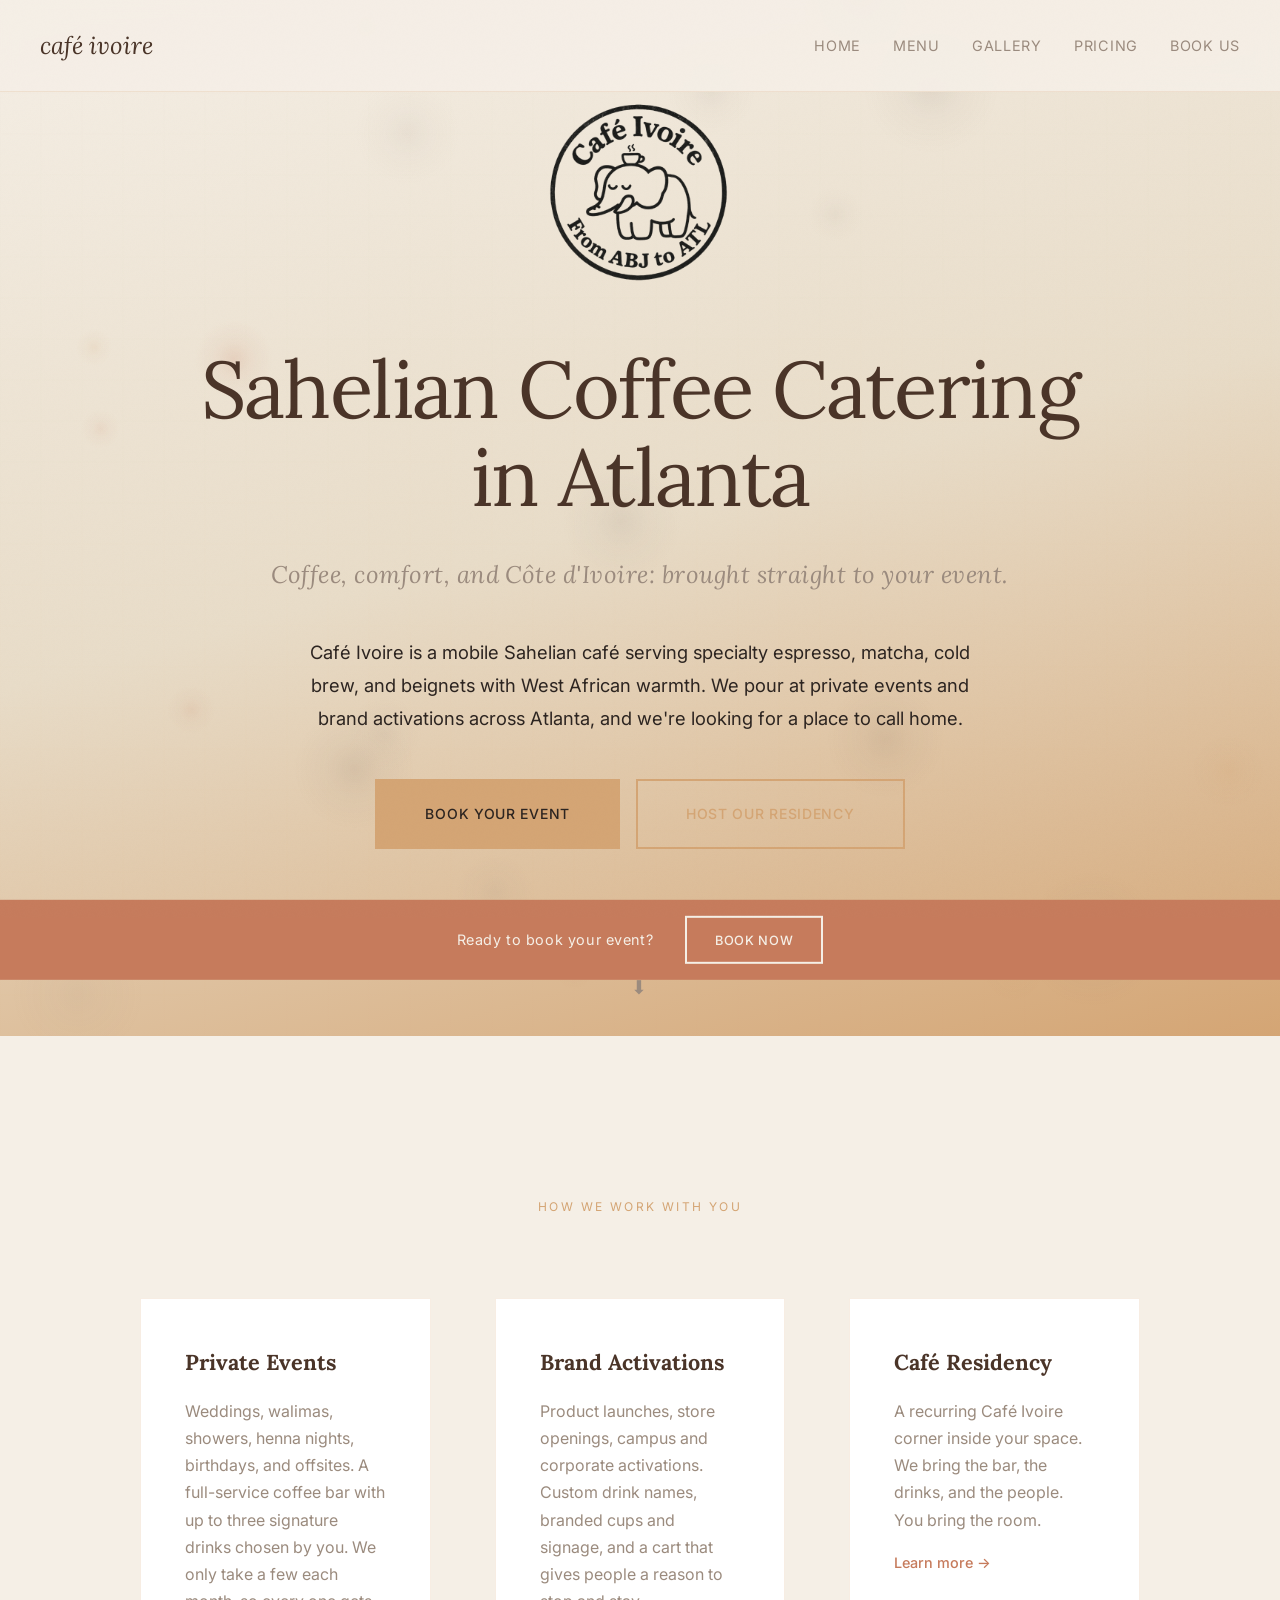
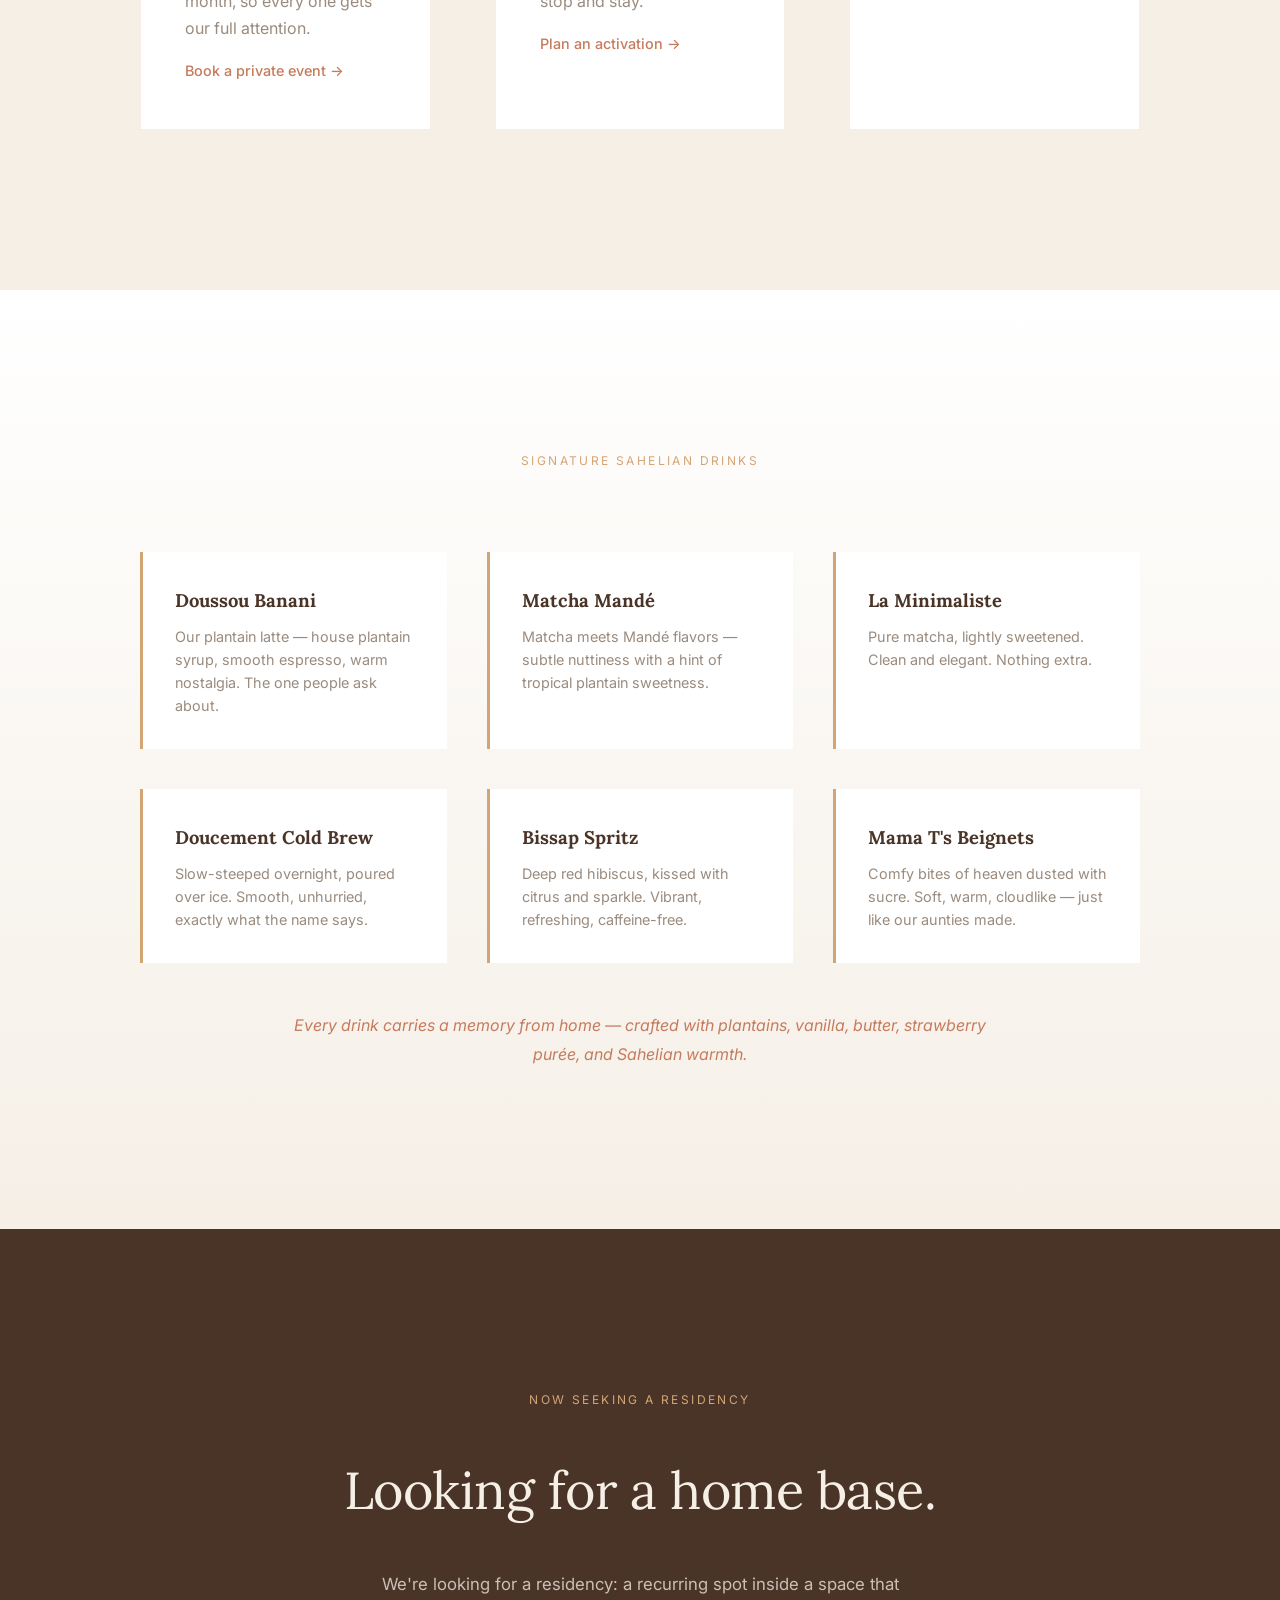
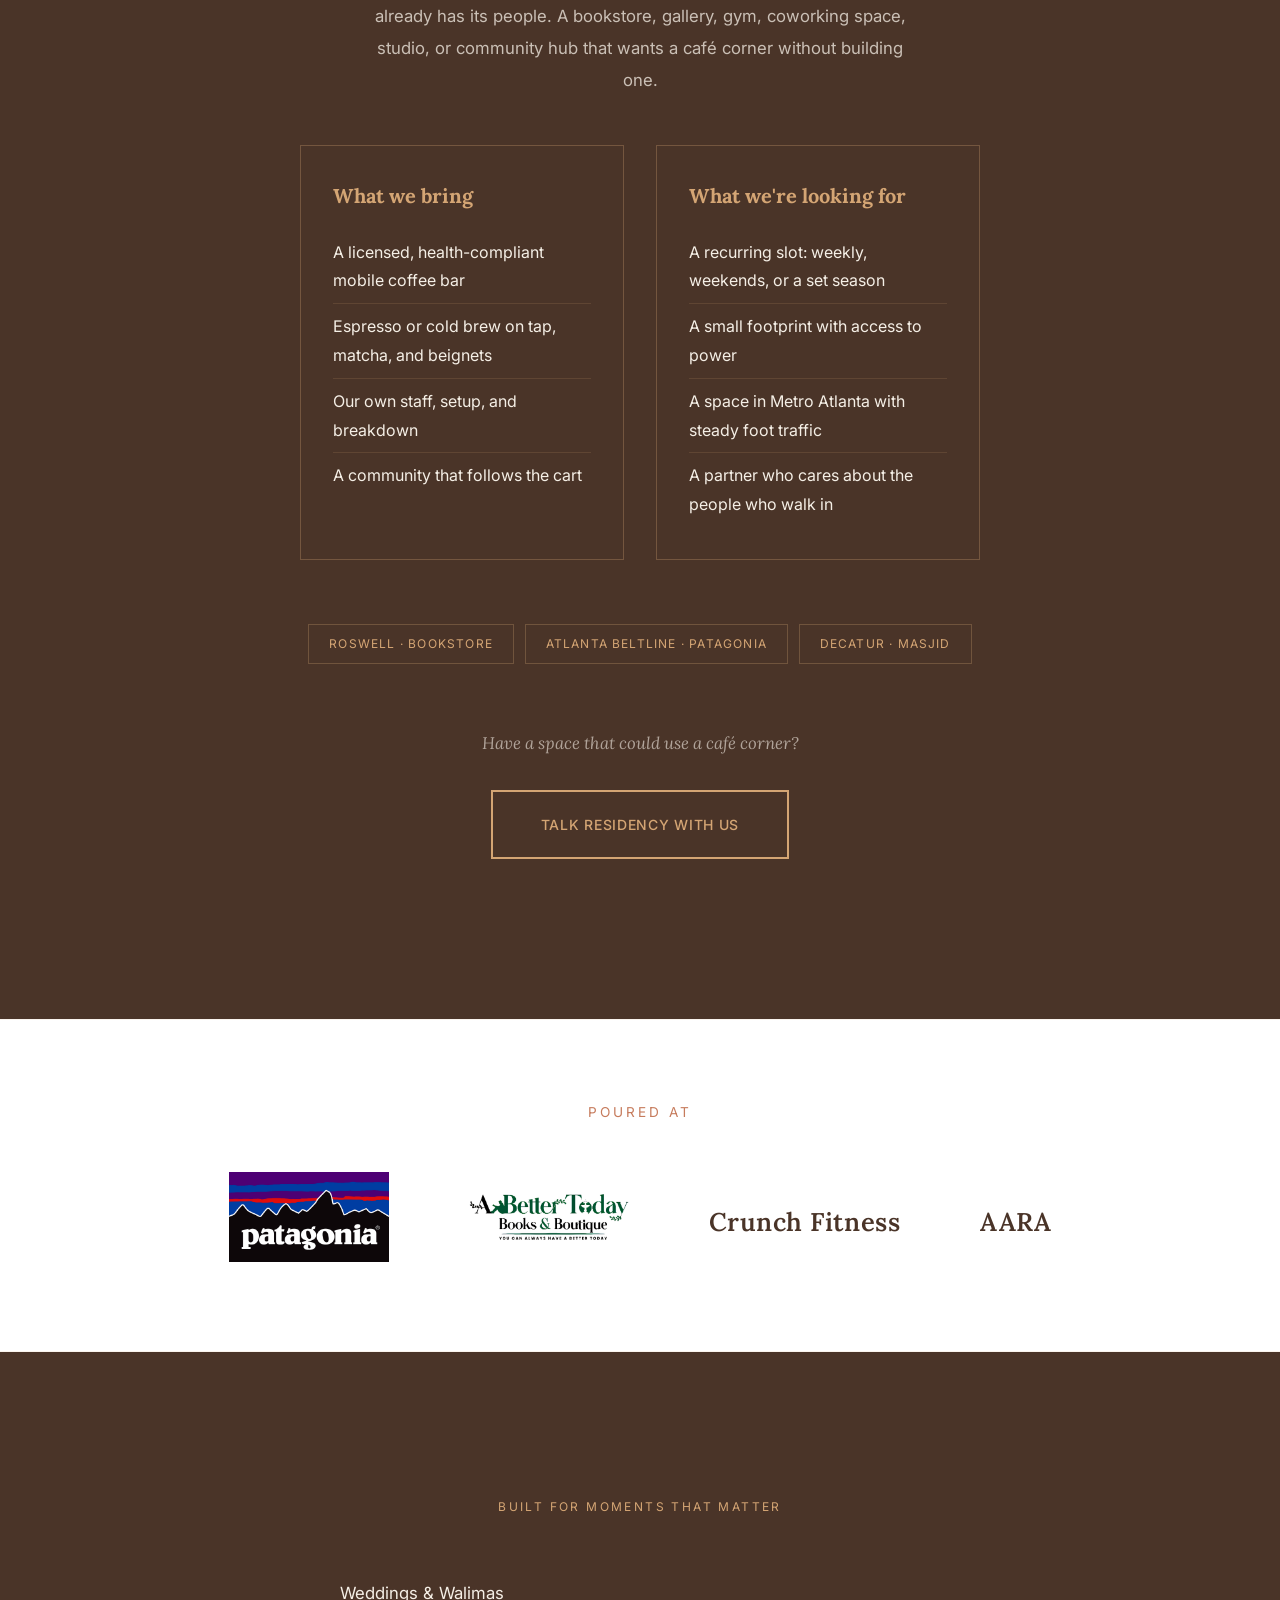
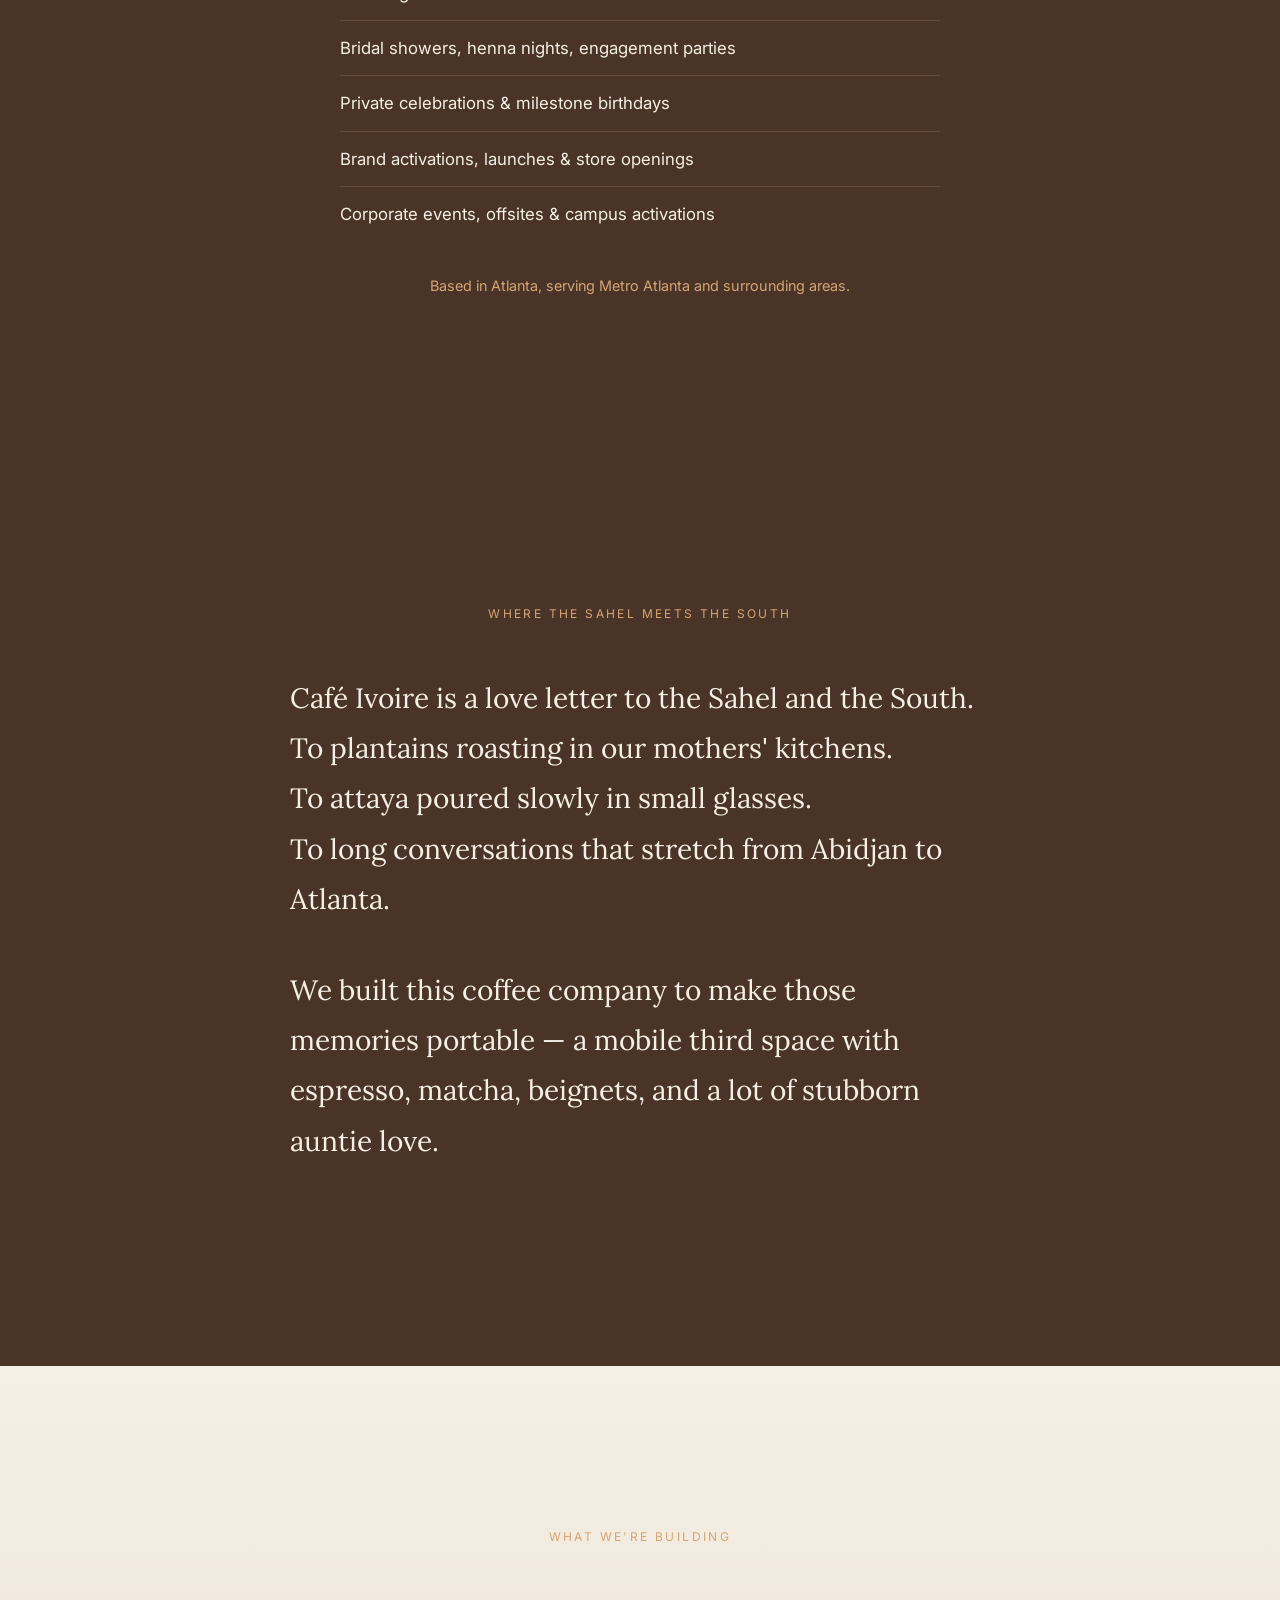
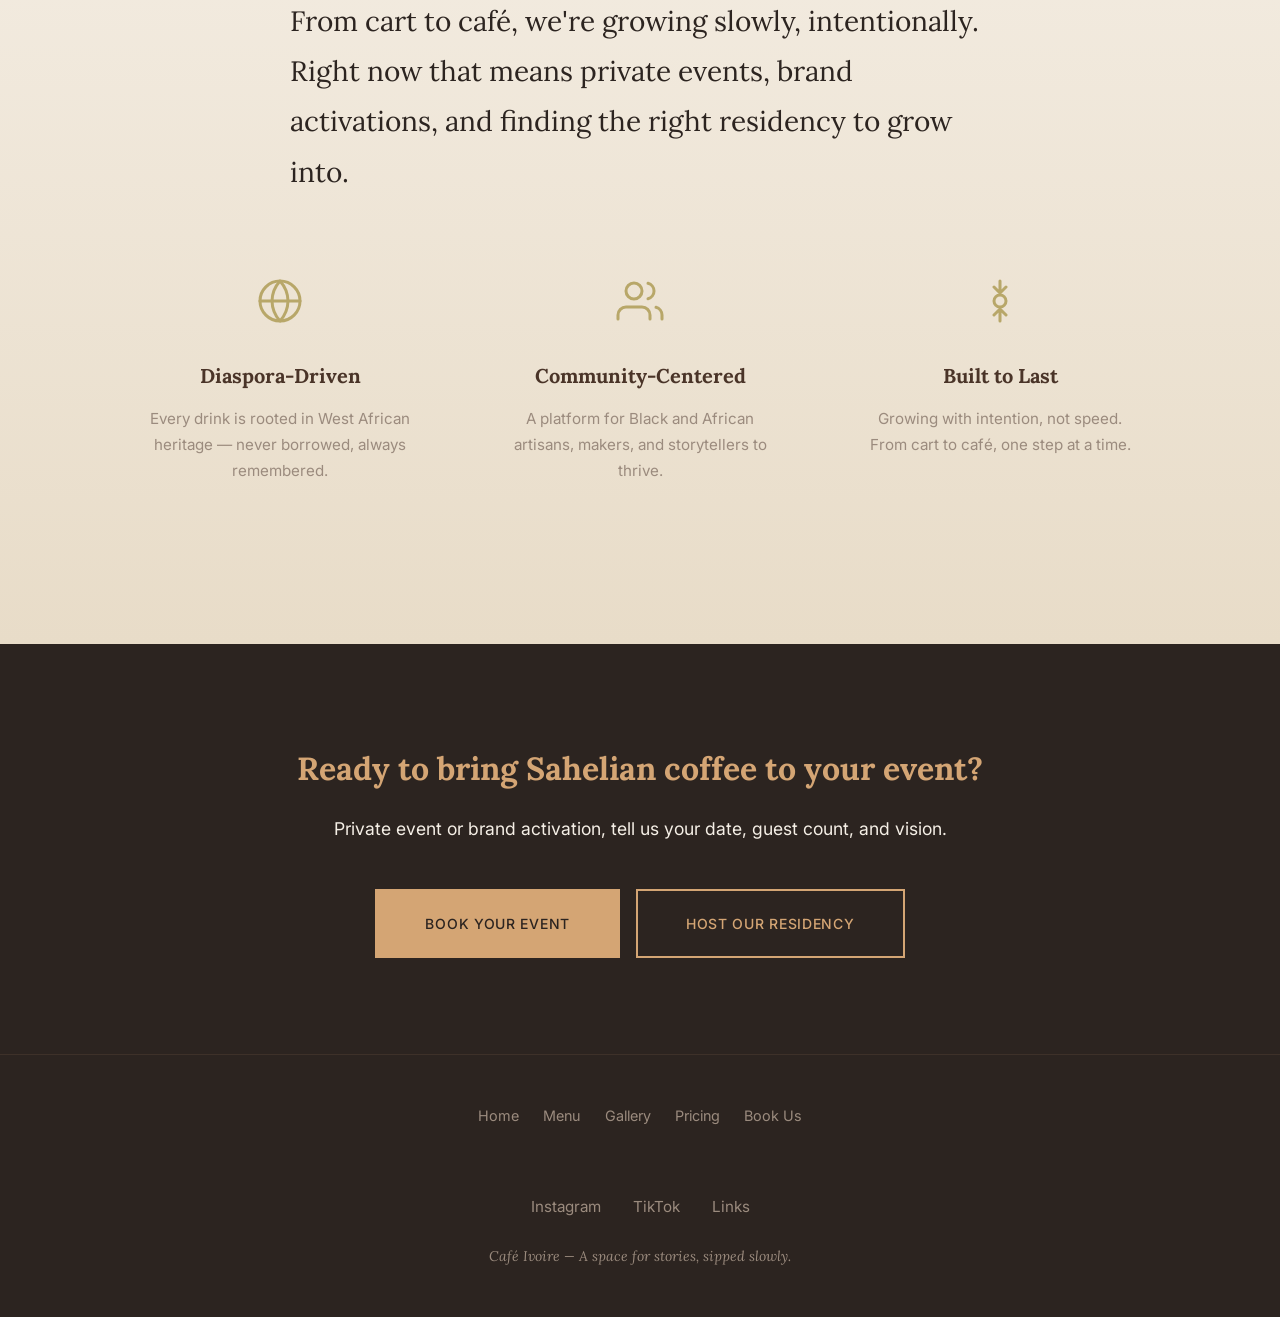
==== commit 341b8965: "Merge live site (May redesign) and re-apply current updates The live site was built from claude/vigo" ====
--- a/index.html
+++ b/index.html
@@ -13,14 +13,13 @@
         href="https://fonts.googleapis.com/css2?family=Lora:ital,wght@0,400;0,600;1,400&family=Inter:wght@300;400;500&display=swap"
         rel="stylesheet">
     <link rel="icon" type="image/png" href="/images/favicon.png">
-
-    <link rel="stylesheet" href="/style.css" />
+    <link rel="stylesheet" href="/style.css?v=4" />
 </head>
 
 <body>
 
     <!-- Navigation -->
-    <nav class="main-nav">
+    <nav class="main-nav" id="mainNav">
         <div class="nav-container">
             <a href="/" class="logo-link">café ivoire</a>
             <button class="hamburger" aria-label="Toggle menu">
@@ -39,68 +38,33 @@
     </nav>
 
     <!-- Hero -->
-    <section class="hero">
+    <section class="hero" id="hero">
+        <canvas id="particleCanvas" class="particle-canvas"></canvas>
         <div class="hero-content">
             <img src="/images/logo.png" alt="Café Ivoire Logo"
-                style="width: 200px; height: 200px; margin-bottom: 2rem; opacity: 0.95;">
-            <h1>Sahelian Coffee Catering in Atlanta</h1>
-            <p class="tagline">Coffee, comfort, and Côte d'Ivoire: brought straight to your event.</p>
-            <p class="hero-body">
+                class="hero-enter"
+                style="width:200px;height:200px;margin-bottom:2.5rem;animation-delay:0ms">
+            <h1 class="hero-enter" style="animation-delay:300ms">Sahelian Coffee Catering in Atlanta</h1>
+            <p class="tagline hero-enter" style="animation-delay:550ms">Coffee, comfort, and Côte d'Ivoire: brought straight to your event.</p>
+            <p class="hero-body hero-enter" style="animation-delay:800ms">
                 Café Ivoire is a mobile Sahelian café serving specialty espresso, matcha, cold brew, and beignets
                 with West African warmth. We pour at private events and brand activations across Atlanta, and
                 we're looking for a place to call home.
             </p>
-            <div class="hero-buttons">
+            <div class="hero-buttons hero-enter" style="animation-delay:1100ms">
                 <a href="/book.html" class="cta-button primary">Book Your Event</a>
                 <a href="#residency" class="cta-button secondary">Host Our Residency</a>
             </div>
         </div>
-        <div class="scroll-indicator">Where the Sahel meets the South</div>
-    </section>
-
-    <!-- Residency -->
-    <section class="residency-section" id="residency">
-        <div class="story-content">
-            <span class="section-label">Now Seeking a Residency</span>
-            <h2>Looking for a home base.</h2>
-            <p class="residency-lead">
-                We're looking for a residency: a recurring spot inside a space that already has its people.
-                A bookstore, gallery, coworking space, studio, boutique, or community hub that wants a
-                café corner without building one.
-            </p>
-        </div>
-        <div class="residency-grid">
-            <div class="residency-item">
-                <h3>What we bring</h3>
-                <ul>
-                    <li>A licensed, health-compliant mobile coffee bar</li>
-                    <li>Espresso or cold brew on tap, matcha, and beignets</li>
-                    <li>Our own staff, setup, and breakdown</li>
-                    <li>A community that follows the cart</li>
-                </ul>
-            </div>
-            <div class="residency-item">
-                <h3>What we're looking for</h3>
-                <ul>
-                    <li>A recurring slot: weekly, weekends, or a set season</li>
-                    <li>A small footprint with access to power</li>
-                    <li>A space in Metro Atlanta with steady foot traffic</li>
-                    <li>A partner who cares about the people who walk in</li>
-                </ul>
-            </div>
-        </div>
-        <div class="residency-cta">
-            <a href="mailto:hello@cafeivoire.co?subject=Residency%20Inquiry" class="cta-button">Talk Residency With Us</a>
-            <p>Or email <a href="mailto:hello@cafeivoire.co?subject=Residency%20Inquiry">hello@cafeivoire.co</a></p>
-        </div>
+        <div class="scroll-indicator hero-enter" style="animation-delay:1700ms">Where the Sahel meets the South</div>
     </section>
 
     <!-- What We Do -->
     <section class="what-we-do">
         <div class="story-content">
-            <span class="section-label">How We Work With You</span>
-        </div>
-        <div class="services-grid">
+            <span class="section-label reveal">How We Work With You</span>
+        </div>
+        <div class="services-grid reveal-stagger">
             <div class="service-item">
                 <h3>Private Events</h3>
                 <p>Weddings, walimas, showers, henna nights, birthdays, and offsites. A full-service coffee bar with
@@ -126,96 +90,162 @@
     <!-- Signature Drinks -->
     <section class="signature-section">
         <div class="story-content">
-            <span class="section-label">Signature Sahelian Drinks</span>
-        </div>
-        <div class="signature-grid">
+            <span class="section-label reveal">Signature Sahelian Drinks</span>
+        </div>
+        <div class="signature-grid reveal-stagger">
             <div class="signature-item">
                 <h3>Doussou Banani</h3>
-                <p>Our plantain latte-roasted plantain syrup, smooth espresso, warm nostalgia.</p>
-            </div>
-            <div class="signature-item">
-                <h3>Gâteau Doumini</h3>
-                <p>A dessert-in-a-cup: vanilla, caramelized sugar, espresso layered like birthday cake.</p>
+                <p>Our plantain latte — house plantain syrup, smooth espresso, warm nostalgia. The one people ask about.</p>
+            </div>
+            <div class="signature-item">
+                <h3>Matcha Mandé</h3>
+                <p>Matcha meets Mandé flavors — subtle nuttiness with a hint of tropical plantain sweetness.</p>
+            </div>
+            <div class="signature-item">
+                <h3>La Minimaliste</h3>
+                <p>Pure matcha, lightly sweetened. Clean and elegant. Nothing extra.</p>
             </div>
             <div class="signature-item">
                 <h3>Doucement Cold Brew</h3>
                 <p>Slow-steeped overnight, poured over ice. Smooth, unhurried, exactly what the name says.</p>
             </div>
             <div class="signature-item">
-                <h3>Matcha Mandé</h3>
-                <p>Matcha meets Mandé flavors: subtle nuttiness and tropical plantain sweetness.</p>
-            </div>
-            <div class="signature-item">
-                <h3>Garden Party</h3>
-                <p>Earl Grey–infused matcha with fresh strawberry purée.</p>
-            </div>
-            <div class="signature-item">
-                <h3>Mama's Beignets</h3>
-                <p>Hand-cut, cloudlike beignets dusted with powdered sugar. Just like our tanties made.</p>
-            </div>
-        </div>
-        <p class="signature-note">Every drink carries a memory from home: crafted with plantains, vanilla, butter,
+                <h3>Bissap Spritz</h3>
+                <p>Deep red hibiscus, kissed with citrus and sparkle. Vibrant, refreshing, caffeine-free.</p>
+            </div>
+            <div class="signature-item">
+                <h3>Mama T's Beignets</h3>
+                <p>Comfy bites of heaven dusted with sucre. Soft, warm, cloudlike — just like our aunties made.</p>
+            </div>
+        </div>
+        <p class="signature-note reveal">Every drink carries a memory from home — crafted with plantains, vanilla, butter,
             strawberry purée, and Sahelian warmth.</p>
+    </section>
+
+    <!-- Residency -->
+    <section class="sessions-section" id="residency">
+        <div class="sessions-inner">
+            <span class="section-label reveal">Now Seeking a Residency</span>
+            <h2 class="sessions-heading reveal">Looking for a home base.</h2>
+            <p class="sessions-body reveal">
+                We're looking for a residency: a recurring spot inside a space that already has its people.
+                A bookstore, gallery, gym, coworking space, studio, or community hub that wants a café corner
+                without building one.
+            </p>
+            <div class="residency-grid reveal-stagger">
+                <div class="residency-item">
+                    <h3>What we bring</h3>
+                    <ul>
+                        <li>A licensed, health-compliant mobile coffee bar</li>
+                        <li>Espresso or cold brew on tap, matcha, and beignets</li>
+                        <li>Our own staff, setup, and breakdown</li>
+                        <li>A community that follows the cart</li>
+                    </ul>
+                </div>
+                <div class="residency-item">
+                    <h3>What we're looking for</h3>
+                    <ul>
+                        <li>A recurring slot: weekly, weekends, or a set season</li>
+                        <li>A small footprint with access to power</li>
+                        <li>A space in Metro Atlanta with steady foot traffic</li>
+                        <li>A partner who cares about the people who walk in</li>
+                    </ul>
+                </div>
+            </div>
+            <div class="sessions-tags reveal-stagger">
+                <span class="session-tag">Roswell · Bookstore</span>
+                <span class="session-tag">Atlanta Beltline · Patagonia</span>
+                <span class="session-tag">Decatur · Masjid</span>
+            </div>
+            <div class="sessions-cta reveal">
+                <p class="sessions-cta-text">Have a space that could use a café corner?</p>
+                <a href="mailto:cafeivoireofficial@gmail.com?subject=Residency%20Inquiry" class="cta-button sessions-btn">Talk Residency With Us</a>
+            </div>
+        </div>
+    </section>
+
+    <!-- Partners -->
+    <section class="partners-section">
+        <div class="partners-inner">
+            <span class="partners-label reveal">Poured at</span>
+            <div class="partners-logos reveal-stagger">
+                <div class="partner-logo">
+                    <img src="/images/partners/patagonia.png" alt="Patagonia"
+                        onerror="this.style.display='none';this.nextElementSibling.style.display='block'">
+                    <span class="partner-name-fallback" style="display:none">Patagonia</span>
+                </div>
+                <div class="partner-logo">
+                    <img src="/images/partners/a-better-today.png" alt="A Better Today Books &amp; Boutique"
+                        onerror="this.style.display='none';this.nextElementSibling.style.display='block'">
+                    <span class="partner-name-fallback" style="display:none">A Better Today Books &amp; Boutique</span>
+                </div>
+                <div class="partner-logo">
+                    <img src="/images/partners/crunch-fitness.png" alt="Crunch Fitness"
+                        onerror="this.style.display='none';this.nextElementSibling.style.display='block'">
+                    <span class="partner-name-fallback" style="display:none">Crunch Fitness</span>
+                </div>
+                <div class="partner-logo">
+                    <img src="/images/partners/aara.png" alt="AARA"
+                        onerror="this.style.display='none';this.nextElementSibling.style.display='block'">
+                    <span class="partner-name-fallback" style="display:none">AARA</span>
+                </div>
+            </div>
+        </div>
     </section>
 
     <!-- Who It's For -->
     <section class="who-section">
         <div class="story-content">
-            <span class="section-label">Built for Moments That Matter</span>
+            <span class="section-label reveal">Built for Moments That Matter</span>
         </div>
         <div class="events-list">
-            <ul>
-                <li>Weddings & Walimas</li>
+            <ul class="reveal-stagger">
+                <li>Weddings &amp; Walimas</li>
                 <li>Bridal showers, henna nights, engagement parties</li>
-                <li>Private celebrations & milestone birthdays</li>
-                <li>Brand activations, launches & store openings</li>
-                <li>Corporate events, offsites & campus activations</li>
+                <li>Private celebrations &amp; milestone birthdays</li>
+                <li>Brand activations, launches &amp; store openings</li>
+                <li>Corporate events, offsites &amp; campus activations</li>
             </ul>
-            <p class="location-note">Based in Atlanta, serving Metro Atlanta and surrounding areas.</p>
+            <p class="location-note reveal">Based in Atlanta, serving Metro Atlanta and surrounding areas.</p>
         </div>
     </section>
 
     <!-- Our Story -->
     <section class="story-section">
-        <div class="story-content">
-            <span class="section-label">Where the Sahel Meets the South</span>
-            <p class="story-text">
-                Café Ivoire is a love letter to the Sahel and the South.<br>
-                To plantains roasting in our mothers' kitchens.<br>
-                To attaya poured slowly in small glasses.<br>
-                To long conversations that stretch from Abidjan to Atlanta.
-            </p>
-            <p class="story-text">
-                We built this coffee company to make those memories portable—a mobile third space with espresso, matcha,
-                beignets, and a lot of stubborn auntie love.
-            </p>
+        <div class="story-content" data-story-block>
+            <span class="section-label story-line">Where the Sahel Meets the South</span>
+            <div class="story-text">
+                <span class="story-line">Café Ivoire is a love letter to the Sahel and the South.</span>
+                <span class="story-line">To plantains roasting in our mothers' kitchens.</span>
+                <span class="story-line">To attaya poured slowly in small glasses.</span>
+                <span class="story-line">To long conversations that stretch from Abidjan to Atlanta.</span>
+            </div>
+            <div class="story-text" style="margin-top:2.5rem">
+                <span class="story-line">We built this coffee company to make those memories portable — a mobile third space with espresso, matcha, beignets, and a lot of stubborn auntie love.</span>
+            </div>
         </div>
     </section>
 
     <!-- Values -->
     <section class="values-section">
         <div class="story-content">
-            <span class="section-label">What We're Building</span>
-            <p class="story-text" style="margin-bottom: 3rem;">
+            <span class="section-label reveal">What We're Building</span>
+            <p class="story-text reveal" style="margin-bottom:4rem">
                 From cart to café, we're growing slowly, intentionally. Right now that means private events, brand
                 activations, and finding the right residency to grow into.
             </p>
         </div>
-        <div class="values-grid">
+        <div class="values-grid reveal-stagger">
             <div class="value-item">
                 <svg class="value-icon" width="48" height="48" viewBox="0 0 24 24" fill="none" stroke="currentColor"
                     stroke-width="1.5" stroke-linecap="round" stroke-linejoin="round">
                     <circle cx="12" cy="12" r="10"></circle>
                     <line x1="2" y1="12" x2="22" y2="12"></line>
-                    <path
-                        d="M12 2a15.3 15.3 0 0 1 4 10 15.3 15.3 0 0 1-4 10 15.3 15.3 0 0 1-4-10 15.3 15.3 0 0 1 4-10z">
-                    </path>
+                    <path d="M12 2a15.3 15.3 0 0 1 4 10 15.3 15.3 0 0 1-4 10 15.3 15.3 0 0 1-4-10 15.3 15.3 0 0 1 4-10z"></path>
                 </svg>
                 <h3 class="value-title">Diaspora-Driven</h3>
-                <p class="value-description">Every drink is rooted in West African heritage—never borrowed, always
-                    remembered.</p>
-            </div>
-
+                <p class="value-description">Every drink is rooted in West African heritage — never borrowed, always remembered.</p>
+            </div>
             <div class="value-item">
                 <svg class="value-icon" width="48" height="48" viewBox="0 0 24 24" fill="none" stroke="currentColor"
                     stroke-width="1.5" stroke-linecap="round" stroke-linejoin="round">
@@ -225,10 +255,8 @@
                     <path d="M16 3.13a4 4 0 0 1 0 7.75"></path>
                 </svg>
                 <h3 class="value-title">Community-Centered</h3>
-                <p class="value-description">A platform for Black and African artisans, makers, and storytellers to
-                    thrive.</p>
-            </div>
-
+                <p class="value-description">A platform for Black and African artisans, makers, and storytellers to thrive.</p>
+            </div>
             <div class="value-item">
                 <svg class="value-icon" width="48" height="48" viewBox="0 0 24 24" fill="none" stroke="currentColor"
                     stroke-width="1.5" stroke-linecap="round" stroke-linejoin="round">
@@ -237,14 +265,13 @@
                     <circle cx="12" cy="12" r="3"></circle>
                 </svg>
                 <h3 class="value-title">Built to Last</h3>
-                <p class="value-description">Growing with intention, not speed. From cart to café, one step at a time.
-                </p>
+                <p class="value-description">Growing with intention, not speed. From cart to café, one step at a time.</p>
             </div>
         </div>
     </section>
 
     <!-- CTA Strip -->
-    <section class="cta-strip">
+    <section class="cta-strip reveal">
         <h2>Ready to bring Sahelian coffee to your event?</h2>
         <p>Private event or brand activation, tell us your date, guest count, and vision.</p>
         <div class="hero-buttons">
@@ -272,33 +299,153 @@
         </div>
     </footer>
 
+    <!-- Sticky CTA -->
+    <div class="sticky-cta" id="stickyCta">
+        <p>Ready to book your event?</p>
+        <a href="/book.html" class="cta-button">Book Now</a>
+    </div>
+
     <script>
-        // Hamburger menu toggle
+        // ── Hamburger ───────────────────────────────────────────
         const hamburger = document.querySelector('.hamburger');
-        const navLinks = document.querySelector('.nav-links');
+        const navLinks  = document.querySelector('.nav-links');
+
+        function openMenu() {
+            hamburger.classList.add('active');
+            navLinks.classList.add('active');
+            nav.classList.add('menu-open');
+        }
+        function closeMenu() {
+            hamburger.classList.remove('active');
+            navLinks.classList.remove('active');
+            nav.classList.remove('menu-open');
+        }
 
         hamburger.addEventListener('click', () => {
-            hamburger.classList.toggle('active');
-            navLinks.classList.toggle('active');
+            nav.classList.contains('menu-open') ? closeMenu() : openMenu();
         });
-
-        // Close menu when clicking outside
         document.addEventListener('click', (e) => {
-            if (!hamburger.contains(e.target) && !navLinks.contains(e.target)) {
-                hamburger.classList.remove('active');
-                navLinks.classList.remove('active');
+            if (!hamburger.contains(e.target) && !navLinks.contains(e.target)) closeMenu();
+        });
+        navLinks.querySelectorAll('a').forEach(link => {
+            link.addEventListener('click', closeMenu);
+        });
+
+        // ── Fuzzy particle system ───────────────────────────────
+        (function () {
+            const canvas = document.getElementById('particleCanvas');
+            const ctx    = canvas.getContext('2d');
+
+            const COLORS = [
+                [198, 123, 92],   // terracotta
+                [212, 165, 116],  // gold
+                [74,  52,  40],   // deep brown
+                [155, 139, 126],  // sage
+            ];
+
+            function resize() {
+                canvas.width  = canvas.offsetWidth;
+                canvas.height = canvas.offsetHeight;
             }
+            resize();
+            window.addEventListener('resize', resize, { passive: true });
+
+            function makeParticle(startAnywhere) {
+                const r = 18 + Math.random() * 52;
+                return {
+                    x:           Math.random() * canvas.width,
+                    y:           startAnywhere
+                                   ? Math.random() * canvas.height
+                                   : canvas.height + r + Math.random() * 120,
+                    r,
+                    opacity:     0.05 + Math.random() * 0.13,
+                    speed:       0.12 + Math.random() * 0.32,
+                    wobble:      (Math.random() - 0.5) * 0.45,
+                    wobbleFreq:  0.007 + Math.random() * 0.014,
+                    wobblePhase: Math.random() * Math.PI * 2,
+                    color:       COLORS[Math.floor(Math.random() * COLORS.length)],
+                };
+            }
+
+            const COUNT     = 20;
+            const particles = Array.from({ length: COUNT }, () => makeParticle(true));
+            let   t         = 0;
+
+            function draw() {
+                ctx.clearRect(0, 0, canvas.width, canvas.height);
+                t++;
+
+                particles.forEach(p => {
+                    p.y -= p.speed;
+                    p.x += Math.sin(t * p.wobbleFreq + p.wobblePhase) * p.wobble;
+
+                    if (p.y + p.r < 0) {
+                        Object.assign(p, makeParticle(false));
+                    }
+
+                    const g = ctx.createRadialGradient(p.x, p.y, 0, p.x, p.y, p.r);
+                    const [r, gr, b] = p.color;
+                    g.addColorStop(0,    `rgba(${r},${gr},${b},${p.opacity})`);
+                    g.addColorStop(0.45, `rgba(${r},${gr},${b},${p.opacity * 0.35})`);
+                    g.addColorStop(1,    `rgba(${r},${gr},${b},0)`);
+
+                    ctx.beginPath();
+                    ctx.arc(p.x, p.y, p.r, 0, Math.PI * 2);
+                    ctx.fillStyle = g;
+                    ctx.fill();
+                });
+
+                requestAnimationFrame(draw);
+            }
+            draw();
+        })();
+
+        // ── Scroll reveal ───────────────────────────────────────
+        const revealObserver = new IntersectionObserver((entries) => {
+            entries.forEach(entry => {
+                if (entry.isIntersecting) {
+                    entry.target.classList.add('visible');
+                    revealObserver.unobserve(entry.target);
+                }
+            });
+        }, { threshold: 0.12, rootMargin: '0px 0px -40px 0px' });
+
+        document.querySelectorAll('.reveal, .reveal-stagger').forEach(el => {
+            revealObserver.observe(el);
         });
 
-        // Close menu when clicking a link
-        navLinks.querySelectorAll('a').forEach(link => {
-            link.addEventListener('click', () => {
-                hamburger.classList.remove('active');
-                navLinks.classList.remove('active');
+        // ── Story line stagger ──────────────────────────────────
+        const storyObserver = new IntersectionObserver((entries) => {
+            entries.forEach(entry => {
+                if (entry.isIntersecting) {
+                    entry.target.querySelectorAll('.story-line').forEach((line, i) => {
+                        line.style.transitionDelay = `${i * 180}ms`;
+                        line.classList.add('visible');
+                    });
+                    storyObserver.unobserve(entry.target);
+                }
             });
+        }, { threshold: 0.15 });
+
+        document.querySelectorAll('[data-story-block]').forEach(el => {
+            storyObserver.observe(el);
         });
+
+        // ── Scroll: nav + sticky CTA + parallax ────────────────
+        const nav        = document.getElementById('mainNav');
+        const hero       = document.getElementById('hero');
+        const heroContent = hero.querySelector('.hero-content');
+        const stickyCta  = document.getElementById('stickyCta');
+
+        window.addEventListener('scroll', () => {
+            const scrollY = window.pageYOffset;
+            nav.classList.toggle('scrolled', scrollY > 60);
+            stickyCta.classList.toggle('visible', hero.getBoundingClientRect().bottom < 0);
+            if (scrollY < window.innerHeight * 1.2) {
+                heroContent.style.transform = `translateY(${scrollY * 0.16}px)`;
+            }
+        }, { passive: true });
     </script>
 
 </body>
-
-</html>+</html>
--- a/style.css
+++ b/style.css
@@ -1117,44 +1117,702 @@
     }
 }
 
-/* Subtle texture overlay */
+/* Subtle texture overlay — slightly oversized so drift animation has no edges */
 body::before {
     content: '';
     position: fixed;
+    top: -2%;
+    left: -2%;
+    width: 104%;
+    height: 104%;
+    background-image: url('data:image/svg+xml;utf8,<svg xmlns="http://www.w3.org/2000/svg" width="100" height="100"><filter id="noise"><feTurbulence type="fractalNoise" baseFrequency="0.9" numOctaves="4" /></filter><rect width="100" height="100" filter="url(%23noise)" opacity="0.03"/></svg>');
+    pointer-events: none;
+    z-index: 9999;
+    opacity: 0.4;
+    animation: grainDrift 7s steps(2) infinite;
+}
+
+/* ================================================================
+   ANIMATION SYSTEM
+   ================================================================ */
+
+/* Grain drift */
+@keyframes grainDrift {
+    0%   { transform: translate(0,    0);    }
+    14%  { transform: translate(-1.5%, -2%); }
+    28%  { transform: translate(2%,  1.5%);  }
+    43%  { transform: translate(-1%,  2.5%); }
+    57%  { transform: translate(1.5%, -1.5%);}
+    71%  { transform: translate(-2%,  1%);   }
+    85%  { transform: translate(1%,  -2.5%); }
+    100% { transform: translate(0,    0);    }
+}
+
+/* Hero entrance */
+@keyframes heroFadeUp {
+    from { opacity: 0; transform: translateY(22px); }
+    to   { opacity: 1; transform: translateY(0);    }
+}
+
+.hero-enter {
+    animation: heroFadeUp 0.9s cubic-bezier(0.22, 1, 0.36, 1) both;
+}
+
+/* Scroll reveal — single elements */
+.reveal {
+    opacity: 0;
+    transform: translateY(28px);
+    transition: opacity 0.75s cubic-bezier(0.22, 1, 0.36, 1),
+                transform 0.75s cubic-bezier(0.22, 1, 0.36, 1);
+}
+
+.reveal.visible {
+    opacity: 1;
+    transform: translateY(0);
+}
+
+/* Scroll reveal — staggered grids / lists */
+.reveal-stagger > * {
+    opacity: 0;
+    transform: translateY(22px);
+    transition: opacity 0.65s cubic-bezier(0.22, 1, 0.36, 1),
+                transform 0.65s cubic-bezier(0.22, 1, 0.36, 1);
+}
+
+.reveal-stagger.visible > * {
+    opacity: 1;
+    transform: translateY(0);
+}
+
+.reveal-stagger.visible > *:nth-child(1) { transition-delay: 0s;    }
+.reveal-stagger.visible > *:nth-child(2) { transition-delay: 0.1s;  }
+.reveal-stagger.visible > *:nth-child(3) { transition-delay: 0.2s;  }
+.reveal-stagger.visible > *:nth-child(4) { transition-delay: 0.3s;  }
+.reveal-stagger.visible > *:nth-child(5) { transition-delay: 0.4s;  }
+
+/* Story line — individual line reveal */
+.story-line {
+    display: block;
+    opacity: 0;
+    transform: translateY(12px);
+    transition: opacity 0.7s cubic-bezier(0.22, 1, 0.36, 1),
+                transform 0.7s cubic-bezier(0.22, 1, 0.36, 1);
+}
+
+.story-line.visible {
+    opacity: 1;
+    transform: translateY(0);
+}
+
+/* Nav — transparent → cream on scroll */
+.main-nav {
+    transition: background 0.5s ease, box-shadow 0.5s ease;
+}
+
+.main-nav.scrolled {
+    background: rgba(245, 239, 230, 0.98);
+    box-shadow: 0 2px 24px rgba(74, 52, 40, 0.1);
+}
+
+/* Enhanced button hover */
+.cta-button {
+    transition: background 0.35s cubic-bezier(0.22, 1, 0.36, 1),
+                color 0.35s cubic-bezier(0.22, 1, 0.36, 1),
+                border-color 0.35s cubic-bezier(0.22, 1, 0.36, 1),
+                transform 0.3s cubic-bezier(0.22, 1, 0.36, 1),
+                box-shadow 0.3s cubic-bezier(0.22, 1, 0.36, 1);
+}
+
+.cta-button:hover {
+    transform: translateY(-2px);
+    box-shadow: 0 8px 24px rgba(74, 52, 40, 0.18);
+}
+
+/* Enhanced card hovers */
+.service-item {
+    transition: transform 0.4s cubic-bezier(0.22, 1, 0.36, 1),
+                box-shadow 0.4s cubic-bezier(0.22, 1, 0.36, 1),
+                border-color 0.4s ease;
+}
+
+.service-item:hover {
+    transform: translateY(-6px);
+    box-shadow: 0 16px 40px rgba(74, 52, 40, 0.1);
+    border-color: rgba(212, 165, 116, 0.5);
+}
+
+.signature-item {
+    transition: transform 0.4s cubic-bezier(0.22, 1, 0.36, 1),
+                box-shadow 0.4s cubic-bezier(0.22, 1, 0.36, 1);
+}
+
+.signature-item:hover {
+    transform: translateY(-4px);
+    box-shadow: 0 10px 28px rgba(74, 52, 40, 0.08);
+}
+
+.value-item {
+    transition: transform 0.4s cubic-bezier(0.22, 1, 0.36, 1);
+}
+
+.value-item:hover {
+    transform: translateY(-6px);
+}
+
+.value-icon {
+    color: var(--terracotta);
+    transition: transform 0.5s cubic-bezier(0.22, 1, 0.36, 1), color 0.3s ease;
+}
+
+.value-item:hover .value-icon {
+    transform: scale(1.12) rotate(-4deg);
+    color: var(--gold);
+}
+
+/* Sticky CTA bar */
+.sticky-cta {
+    position: fixed;
+    bottom: 0;
+    left: 0;
+    right: 0;
+    background: var(--terracotta);
+    color: var(--warm-cream);
+    display: flex;
+    align-items: center;
+    justify-content: center;
+    gap: 2rem;
+    padding: 1rem 2rem;
+    z-index: 998;
+    transform: translateY(100%);
+    transition: transform 0.45s cubic-bezier(0.22, 1, 0.36, 1);
+    flex-wrap: wrap;
+}
+
+.sticky-cta.visible {
+    transform: translateY(0);
+}
+
+.sticky-cta p {
+    font-size: 0.9rem;
+    letter-spacing: 0.04em;
+    margin: 0;
+}
+
+.sticky-cta .cta-button {
+    padding: 0.65rem 1.75rem;
+    font-size: 0.8rem;
+    background: transparent;
+    color: var(--warm-cream);
+    border-color: var(--warm-cream);
+    margin: 0;
+}
+
+.sticky-cta .cta-button:hover {
+    background: var(--warm-cream);
+    color: var(--terracotta);
+    box-shadow: none;
+    transform: none;
+}
+
+/* Respect reduced-motion preference */
+@media (prefers-reduced-motion: reduce) {
+    .hero-enter,
+    .reveal,
+    .reveal-stagger > *,
+    .story-line {
+        animation: none !important;
+        transition: none !important;
+        opacity: 1 !important;
+        transform: none !important;
+    }
+
+    body::before {
+        animation: none;
+    }
+}
+/* ================================================================
+   BREATHING — more generous space throughout
+   ================================================================ */
+
+body {
+    line-height: 1.8;
+}
+
+.what-we-do,
+.signature-section,
+.story-section,
+.values-section {
+    padding: 10rem 2rem;
+}
+
+.who-section {
+    padding: 9rem 2rem;
+}
+
+.section-label {
+    margin-bottom: 3rem;
+}
+
+.services-grid {
+    margin-top: 5rem;
+    gap: 4rem;
+}
+
+.signature-grid {
+    margin-top: 5rem;
+    gap: 2.5rem;
+}
+
+.values-grid {
+    margin-top: 5rem;
+    gap: 5rem;
+}
+
+.service-item {
+    padding: 2.75rem;
+}
+
+.signature-item {
+    padding: 2rem 2rem;
+}
+
+.story-text {
+    margin-bottom: 2.5rem;
+}
+
+/* Hero breathing */
+h1 {
+    margin-bottom: 2rem;
+}
+
+.tagline {
+    margin-bottom: 2.5rem;
+}
+
+.hero-body {
+    margin-bottom: 0;
+    margin-top: 0;
+}
+
+.hero-buttons {
+    margin-top: 2.75rem;
+}
+
+.scroll-indicator {
+    margin-top: 5rem;
+}
+
+/* Particle canvas */
+.particle-canvas {
+    position: absolute;
     top: 0;
     left: 0;
     width: 100%;
     height: 100%;
-    background-image: url('data:image/svg+xml;utf8,<svg xmlns="http://www.w3.org/2000/svg" width="100" height="100"><filter id="noise"><feTurbulence type="fractalNoise" baseFrequency="0.9" numOctaves="4" /></filter><rect width="100" height="100" filter="url(%23noise)" opacity="0.03"/></svg>');
     pointer-events: none;
-    z-index: 9999;
-    opacity: 0.4;
-}
+    z-index: 0;
+}
+
+/* ================================================================
+   SAHEL SESSIONS SECTION
+   ================================================================ */
+
+.sessions-section {
+    padding: 10rem 2rem;
+    background: var(--deep-brown);
+    color: var(--warm-cream);
+    position: relative;
+    overflow: hidden;
+}
+
+.sessions-inner {
+    max-width: 680px;
+    margin: 0 auto;
+    text-align: center;
+}
+
+.sessions-heading {
+    font-family: 'Lora', serif;
+    font-size: clamp(2rem, 5vw, 3.25rem);
+    font-weight: 400;
+    color: var(--warm-cream);
+    margin: 1rem 0 3rem;
+    line-height: 1.2;
+    letter-spacing: -0.01em;
+}
+
+.sessions-body {
+    font-size: 1.05rem;
+    line-height: 1.9;
+    color: rgba(245, 239, 230, 0.75);
+    margin-bottom: 1.75rem;
+    max-width: 560px;
+    margin-left: auto;
+    margin-right: auto;
+}
+
+.sessions-tags {
+    display: flex;
+    flex-wrap: wrap;
+    gap: 0.65rem;
+    justify-content: center;
+    margin: 4rem 0;
+}
+
+.session-tag {
+    padding: 0.5rem 1.25rem;
+    border: 1px solid rgba(212, 165, 116, 0.28);
+    color: var(--gold);
+    font-size: 0.75rem;
+    letter-spacing: 0.1em;
+    text-transform: uppercase;
+    opacity: 0;
+    transform: translateY(10px);
+    transition: opacity 0.5s ease, transform 0.5s ease,
+                border-color 0.3s ease, background 0.3s ease;
+}
+
+.sessions-tags.visible .session-tag {
+    opacity: 1;
+    transform: translateY(0);
+}
+
+.sessions-tags.visible .session-tag:nth-child(1) { transition-delay: 0s;    }
+.sessions-tags.visible .session-tag:nth-child(2) { transition-delay: 0.08s; }
+.sessions-tags.visible .session-tag:nth-child(3) { transition-delay: 0.16s; }
+.sessions-tags.visible .session-tag:nth-child(4) { transition-delay: 0.24s; }
+.sessions-tags.visible .session-tag:nth-child(5) { transition-delay: 0.32s; }
+
+.session-tag:hover {
+    border-color: rgba(212, 165, 116, 0.6);
+    background: rgba(212, 165, 116, 0.06);
+}
+
+.sessions-cta {
+    margin-top: 4rem;
+}
+
+.sessions-cta-text {
+    font-family: 'Lora', serif;
+    font-style: italic;
+    font-size: 1.05rem;
+    color: rgba(245, 239, 230, 0.6);
+    margin-bottom: 2rem;
+}
+
+.sessions-btn {
+    background: transparent;
+    color: var(--gold);
+    border-color: var(--gold);
+}
+
+.sessions-btn:hover {
+    background: var(--gold);
+    color: var(--deep-brown);
+}
+
+/* Responsive breathing */
+@media (max-width: 768px) {
+    .what-we-do,
+    .signature-section,
+    .story-section,
+    .values-section,
+    .sessions-section {
+        padding: 6rem 1.5rem;
+    }
+
+    .who-section {
+        padding: 6rem 1.5rem;
+    }
+
+    .services-grid,
+    .signature-grid,
+    .values-grid {
+        margin-top: 3.5rem;
+    }
+}
+
+/* ================================================================
+   MOBILE NAV FIX — panel above logo, logo hides when open
+   ================================================================ */
+
+@media (max-width: 768px) {
+    .nav-links {
+        z-index: 1003;
+    }
+
+    .logo-link {
+        transition: opacity 0.25s ease;
+    }
+
+    .main-nav.menu-open .logo-link {
+        opacity: 0;
+        pointer-events: none;
+    }
+}
+
+/* ================================================================
+   CALENDAR SECTION
+   ================================================================ */
+
+.calendar-section {
+    padding: 10rem 2rem;
+    background: var(--warm-cream);
+}
+
+.calendar-inner {
+    max-width: 700px;
+    margin: 0 auto;
+    text-align: center;
+}
+
+.calendar-heading {
+    font-family: 'Lora', serif;
+    font-size: clamp(1.75rem, 4vw, 2.75rem);
+    font-weight: 400;
+    color: var(--deep-brown);
+    margin: 1rem 0 1.5rem;
+    line-height: 1.2;
+}
+
+.calendar-subtext {
+    font-size: 1rem;
+    color: var(--sage);
+    line-height: 1.8;
+    margin-bottom: 3.5rem;
+    max-width: 480px;
+    margin-left: auto;
+    margin-right: auto;
+}
+
+.calendar-embed-wrap {
+    position: relative;
+    width: 100%;
+    border: 1px solid rgba(212, 165, 116, 0.25);
+    overflow: hidden;
+}
+
+.calendar-embed-wrap iframe {
+    display: block;
+    width: 100%;
+    height: 480px;
+    border: none;
+}
+
+@media (max-width: 768px) {
+    .calendar-section {
+        padding: 6rem 1.5rem;
+    }
+
+    .calendar-embed-wrap iframe {
+        height: 420px;
+    }
+}
+
+/* ================================================================
+   PARTNERS STRIP
+   ================================================================ */
+
+.partners-section {
+    padding: 5rem 2rem;
+    background: white;
+    border-top: 1px solid rgba(212, 165, 116, 0.12);
+    border-bottom: 1px solid rgba(212, 165, 116, 0.12);
+}
+
+.partners-inner {
+    max-width: 1100px;
+    margin: 0 auto;
+    text-align: center;
+}
+
+.partners-label {
+    display: block;
+    font-size: 0.85rem;
+    text-transform: uppercase;
+    letter-spacing: 0.22em;
+    color: var(--terracotta);
+    margin-bottom: 3rem;
+}
+
+.partners-logos {
+    display: flex;
+    align-items: center;
+    justify-content: center;
+    gap: 3rem 5rem;
+    flex-wrap: wrap;
+}
+
+.partner-logo img {
+    height: 90px;
+    width: auto;
+    max-width: 240px;
+    object-fit: contain;
+    transition: transform 0.3s ease;
+}
+
+.partner-logo img:hover {
+    transform: scale(1.05);
+}
+
+.partner-name-fallback {
+    font-family: 'Lora', serif;
+    font-size: 1.6rem;
+    font-weight: 600;
+    color: var(--deep-brown);
+    letter-spacing: 0.02em;
+}
+
+@media (max-width: 768px) {
+    .partners-logos {
+        gap: 2.5rem 3rem;
+    }
+
+    .partner-logo img {
+        height: 64px;
+        max-width: 160px;
+    }
+
+    .partner-name-fallback {
+        font-size: 1.3rem;
+    }
+}
+
+/* ================================================================
+   PRICING PAGE (rate, setups, enhancements)
+   ================================================================ */
+
+.rate-card {
+    text-align: center;
+}
+
+.rate-card .package-details {
+    text-align: left;
+}
+
+.rate-label {
+    font-size: 0.75rem;
+    text-transform: uppercase;
+    letter-spacing: 0.2em;
+    color: var(--terracotta);
+    margin-bottom: 0.75rem;
+}
+
+.rate-columns {
+    display: grid;
+    grid-template-columns: repeat(auto-fit, minmax(240px, 1fr));
+    gap: 2rem;
+    max-width: 700px;
+    margin: 0 auto;
+}
+
+.rate-example {
+    margin: 2.5rem auto 0;
+    padding: 1.25rem 1.5rem;
+    background: var(--warm-cream);
+    max-width: 700px;
+}
+
+.setups-section,
+.enhancements-section {
+    padding: 6rem 2rem;
+    background: var(--warm-cream);
+}
+
+.setups-section h2,
+.enhancements-section h2 {
+    font-family: 'Lora', serif;
+    font-size: 2rem;
+    color: var(--deep-brown);
+    text-align: center;
+    margin-bottom: 1rem;
+}
+
+.setups-intro {
+    text-align: center;
+    font-family: 'Lora', serif;
+    font-style: italic;
+    color: var(--sage);
+}
+
+.setups-grid,
+.enhancements-grid {
+    max-width: 1100px;
+    margin: 3rem auto 0;
+    display: grid;
+    grid-template-columns: repeat(auto-fit, minmax(300px, 1fr));
+    gap: 2rem;
+}
+
+.setups-grid .package-name {
+    font-size: 1.75rem;
+}
+
+.enhancement-level {
+    padding: 2rem;
+    background: white;
+    border-top: 3px solid var(--gold);
+}
+
+.enhancement-level h3 {
+    font-family: 'Lora', serif;
+    font-size: 1.4rem;
+    color: var(--deep-brown);
+    margin-bottom: 1.25rem;
+}
+
+.enhancement-level ul {
+    list-style: none;
+}
+
+.enhancement-level li {
+    display: flex;
+    justify-content: space-between;
+    gap: 1rem;
+    padding: 0.6rem 0;
+    border-bottom: 1px solid rgba(212, 165, 116, 0.2);
+}
+
+.enhancement-level li:last-child {
+    border-bottom: none;
+}
+
+.enhancement-level li span:last-child {
+    color: var(--terracotta);
+    font-weight: 500;
+    white-space: nowrap;
+}
+
+.enhancements-note {
+    max-width: 700px;
+    margin: 2rem auto 0;
+    text-align: center;
+    font-size: 0.9rem;
+    font-style: italic;
+    color: var(--sage);
+}
+
+.steps-grid {
+    max-width: 1000px;
+    grid-template-columns: repeat(auto-fit, minmax(240px, 1fr));
+}
+
+@media (max-width: 768px) {
+    .setups-section,
+    .enhancements-section {
+        padding: 4rem 1.5rem;
+    }
+
+    .setups-grid,
+    .enhancements-grid {
+        grid-template-columns: 1fr;
+    }
+}
+
 /* Residency Section */
-.residency-section {
-    padding: 8rem 2rem;
-    background: var(--charcoal);
-    color: var(--warm-cream);
-    text-align: center;
-}
-
-.residency-section h2 {
-    font-family: 'Lora', serif;
-    font-size: clamp(2rem, 5vw, 3rem);
-    font-weight: 400;
-    color: var(--gold);
-    margin-bottom: 1.5rem;
-}
-
-.residency-lead {
-    font-family: 'Lora', serif;
-    font-size: clamp(1.1rem, 2.5vw, 1.35rem);
-    line-height: 1.8;
-}
-
 .residency-grid {
     max-width: 900px;
-    margin: 4rem auto 0;
+    margin: 3rem auto 0;
     display: grid;
     grid-template-columns: repeat(auto-fit, minmax(280px, 1fr));
     gap: 2rem;
@@ -1184,20 +1842,6 @@
 
 .residency-item li:last-child {
     border-bottom: none;
-}
-
-.residency-cta {
-    margin-top: 3rem;
-}
-
-.residency-cta p {
-    margin-top: 1.25rem;
-    font-size: 0.95rem;
-    color: var(--sage);
-}
-
-.residency-cta p a {
-    color: var(--gold);
 }
 
 .service-link {
@@ -1214,10 +1858,6 @@
 }
 
 @media (max-width: 768px) {
-    .residency-section {
-        padding: 5rem 1.5rem;
-    }
-
     .residency-grid {
         grid-template-columns: 1fr;
     }
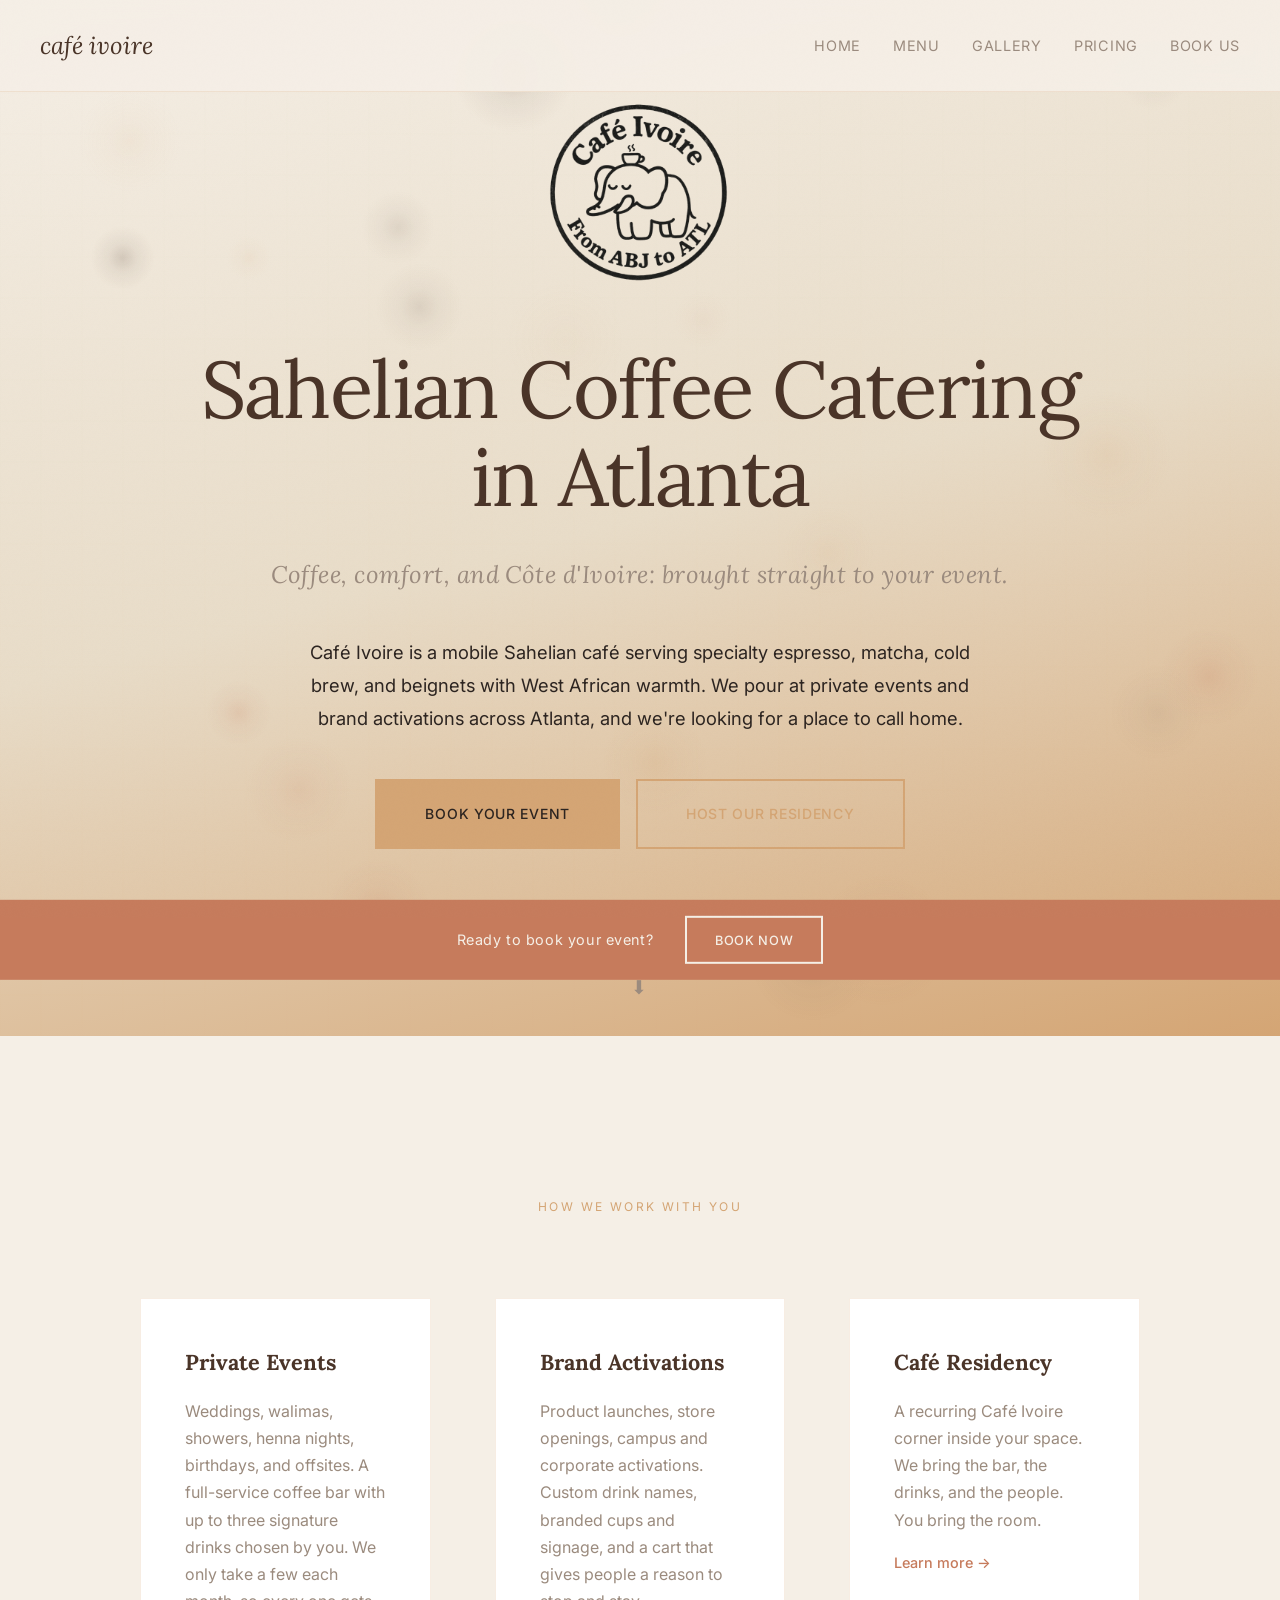
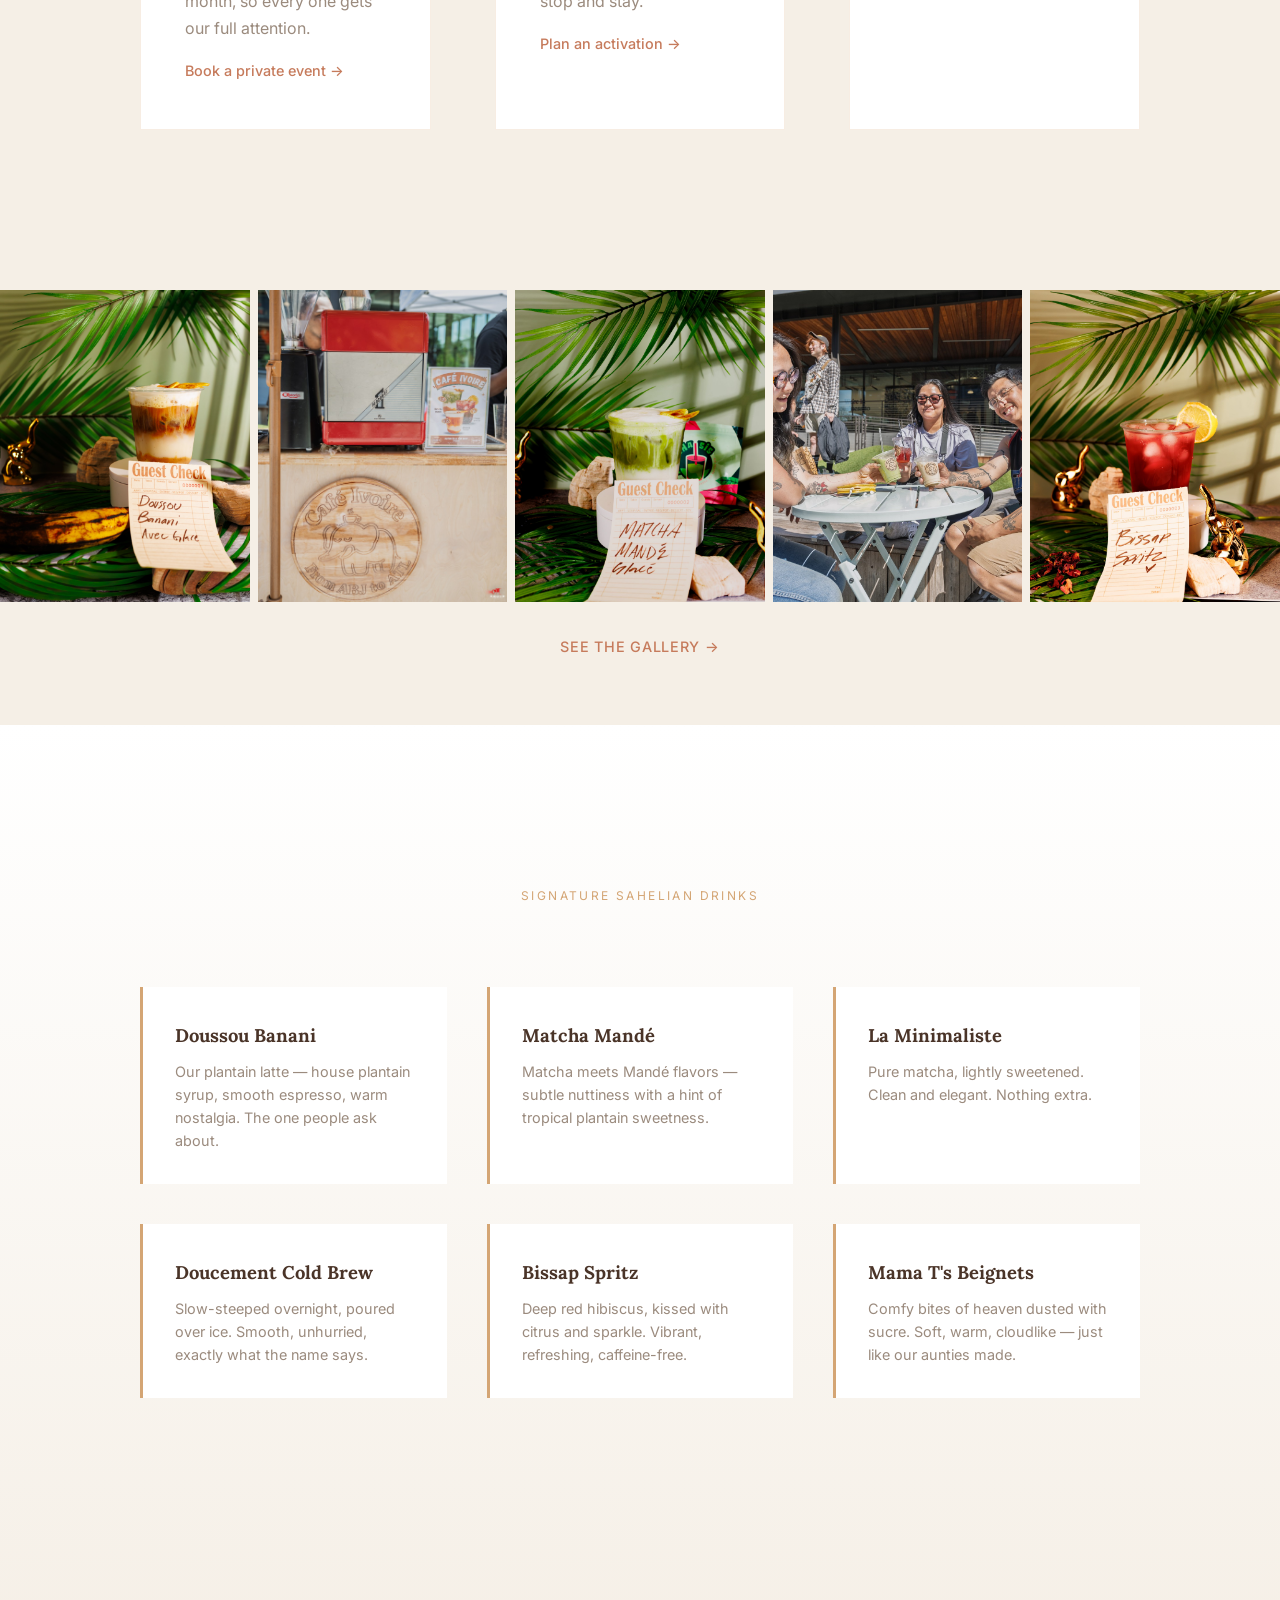
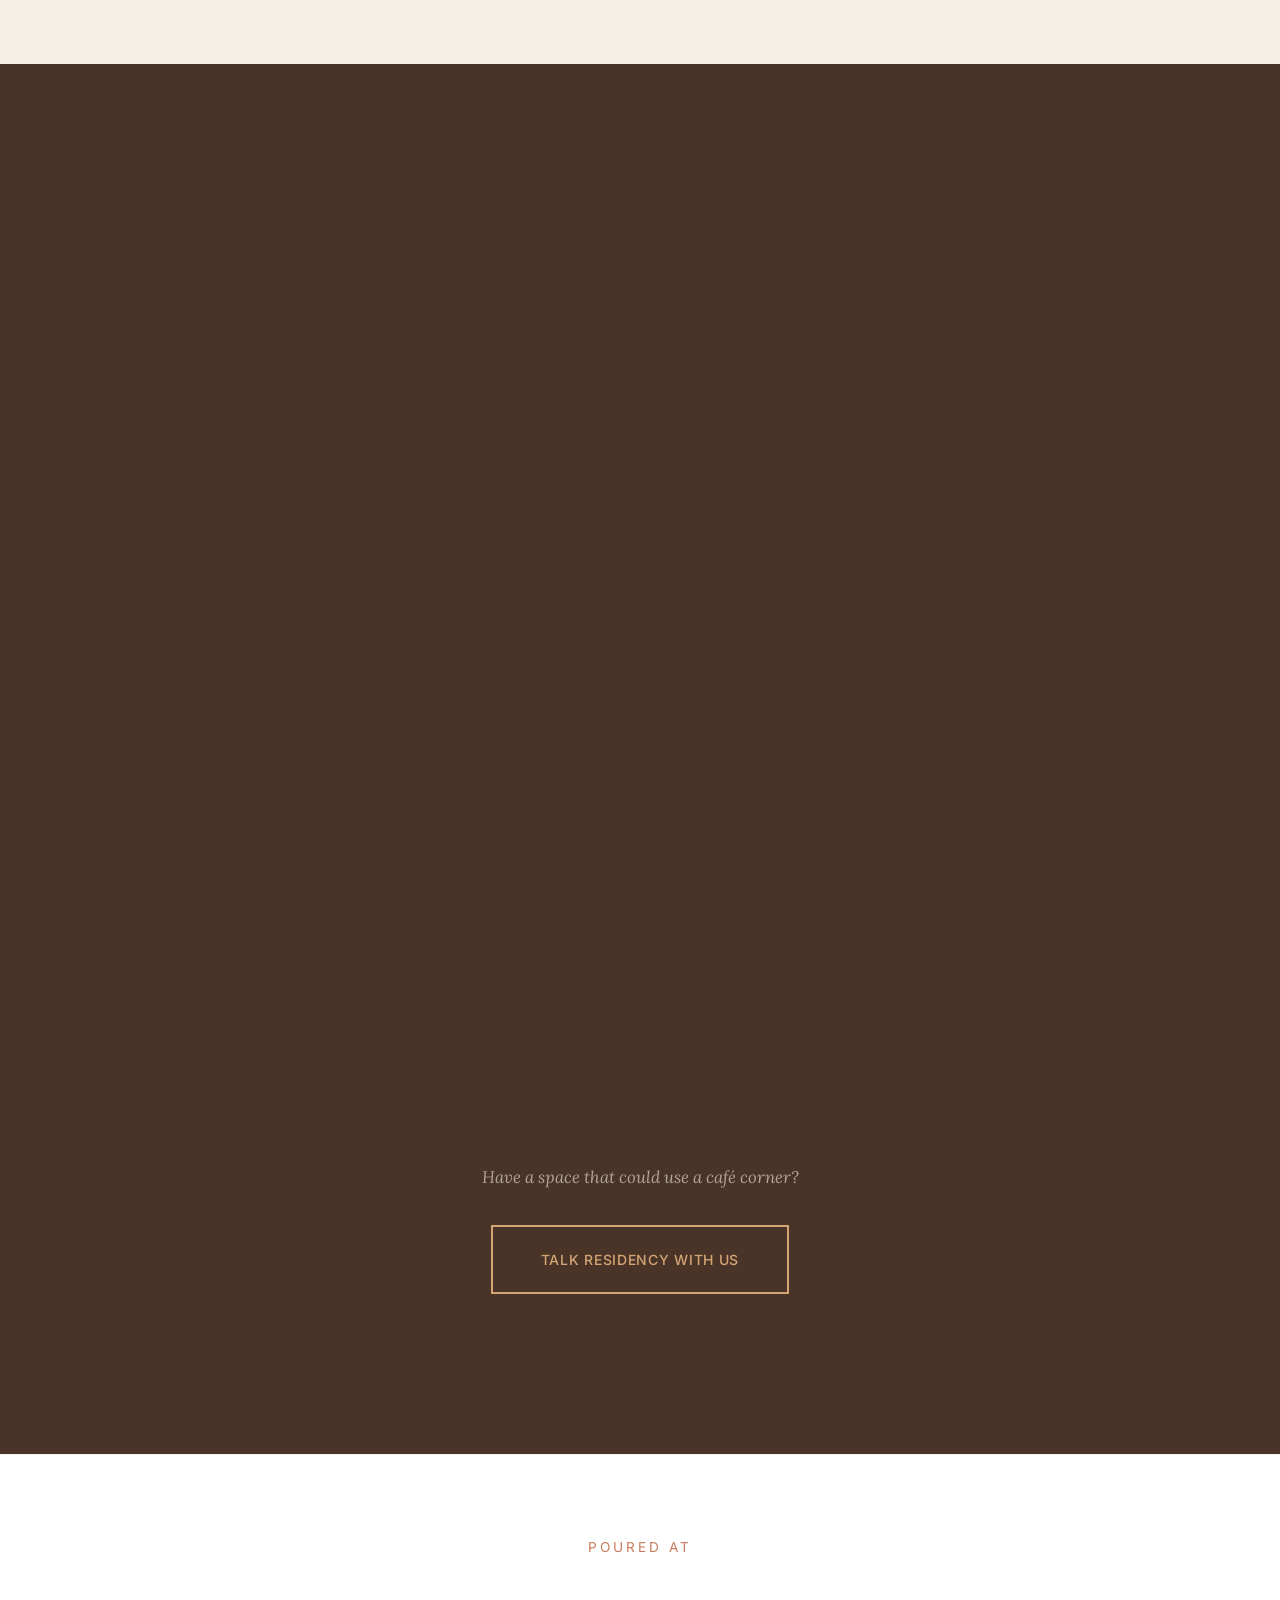
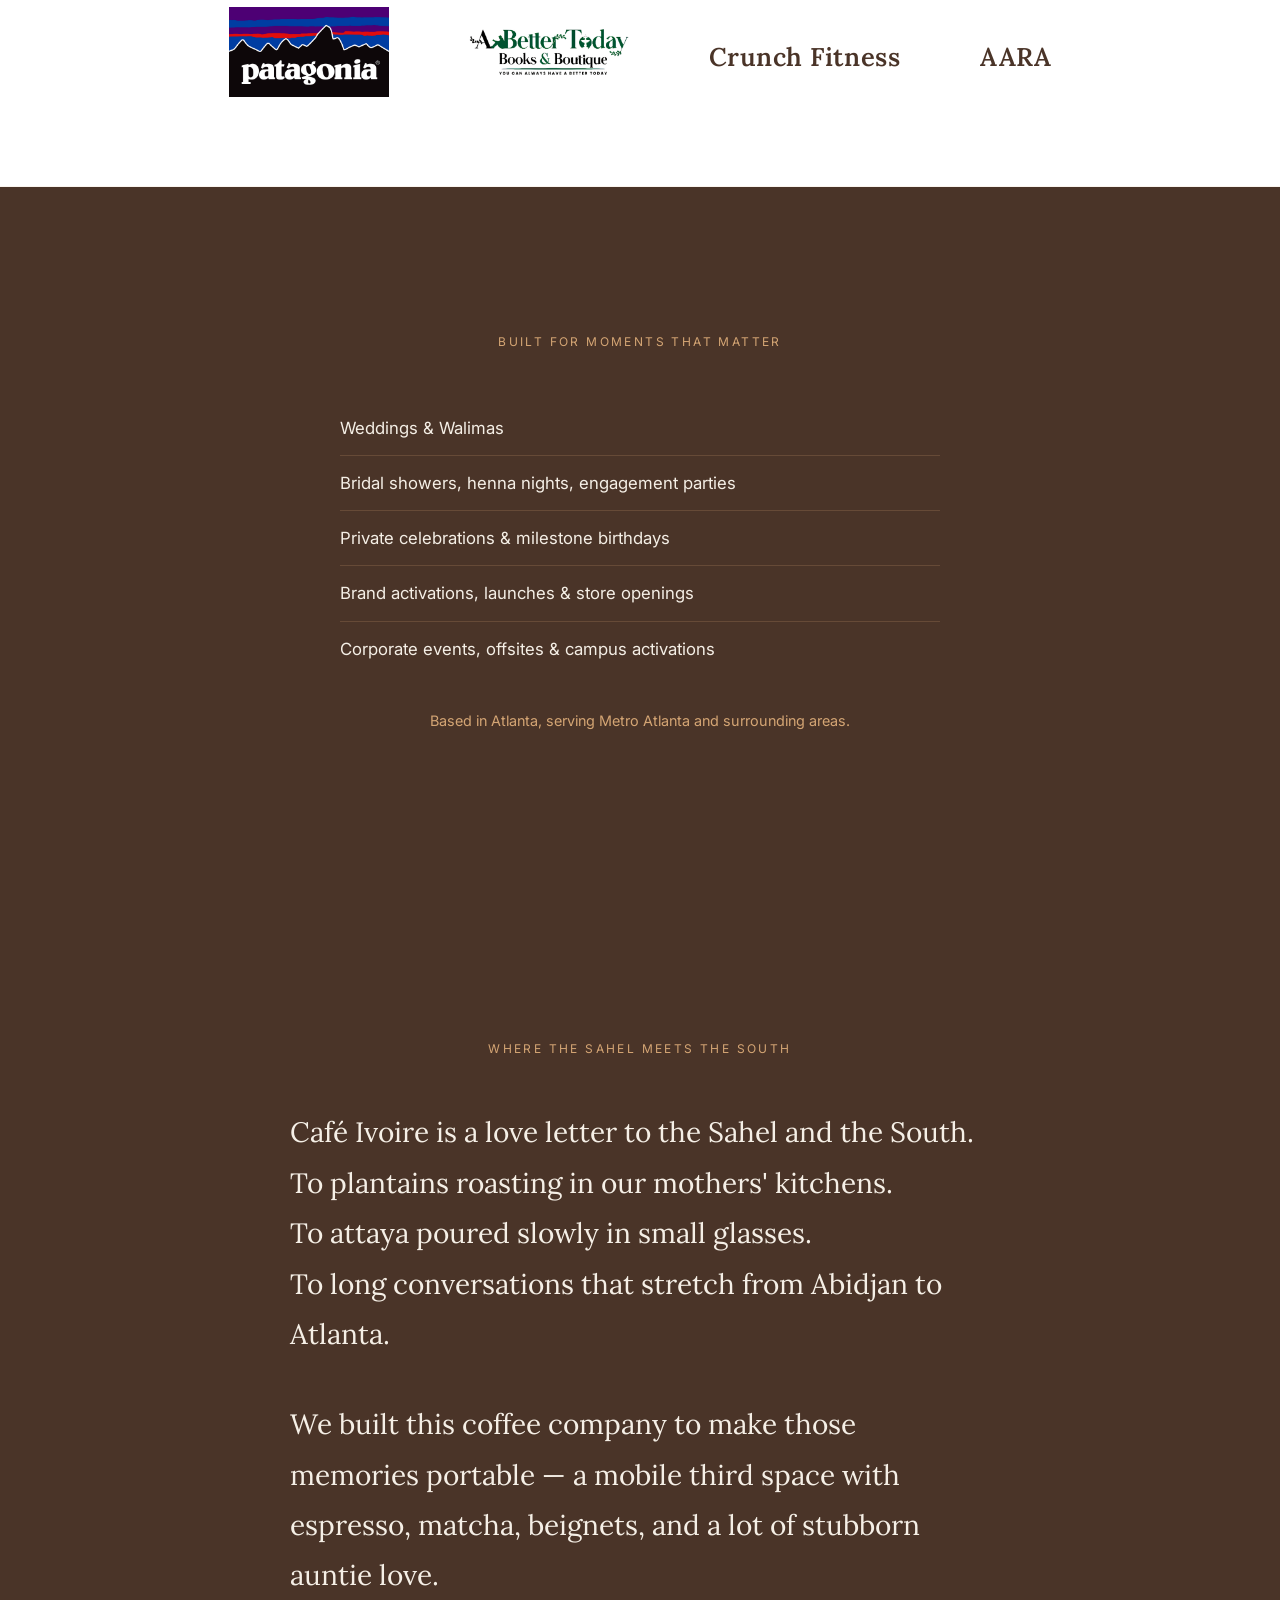
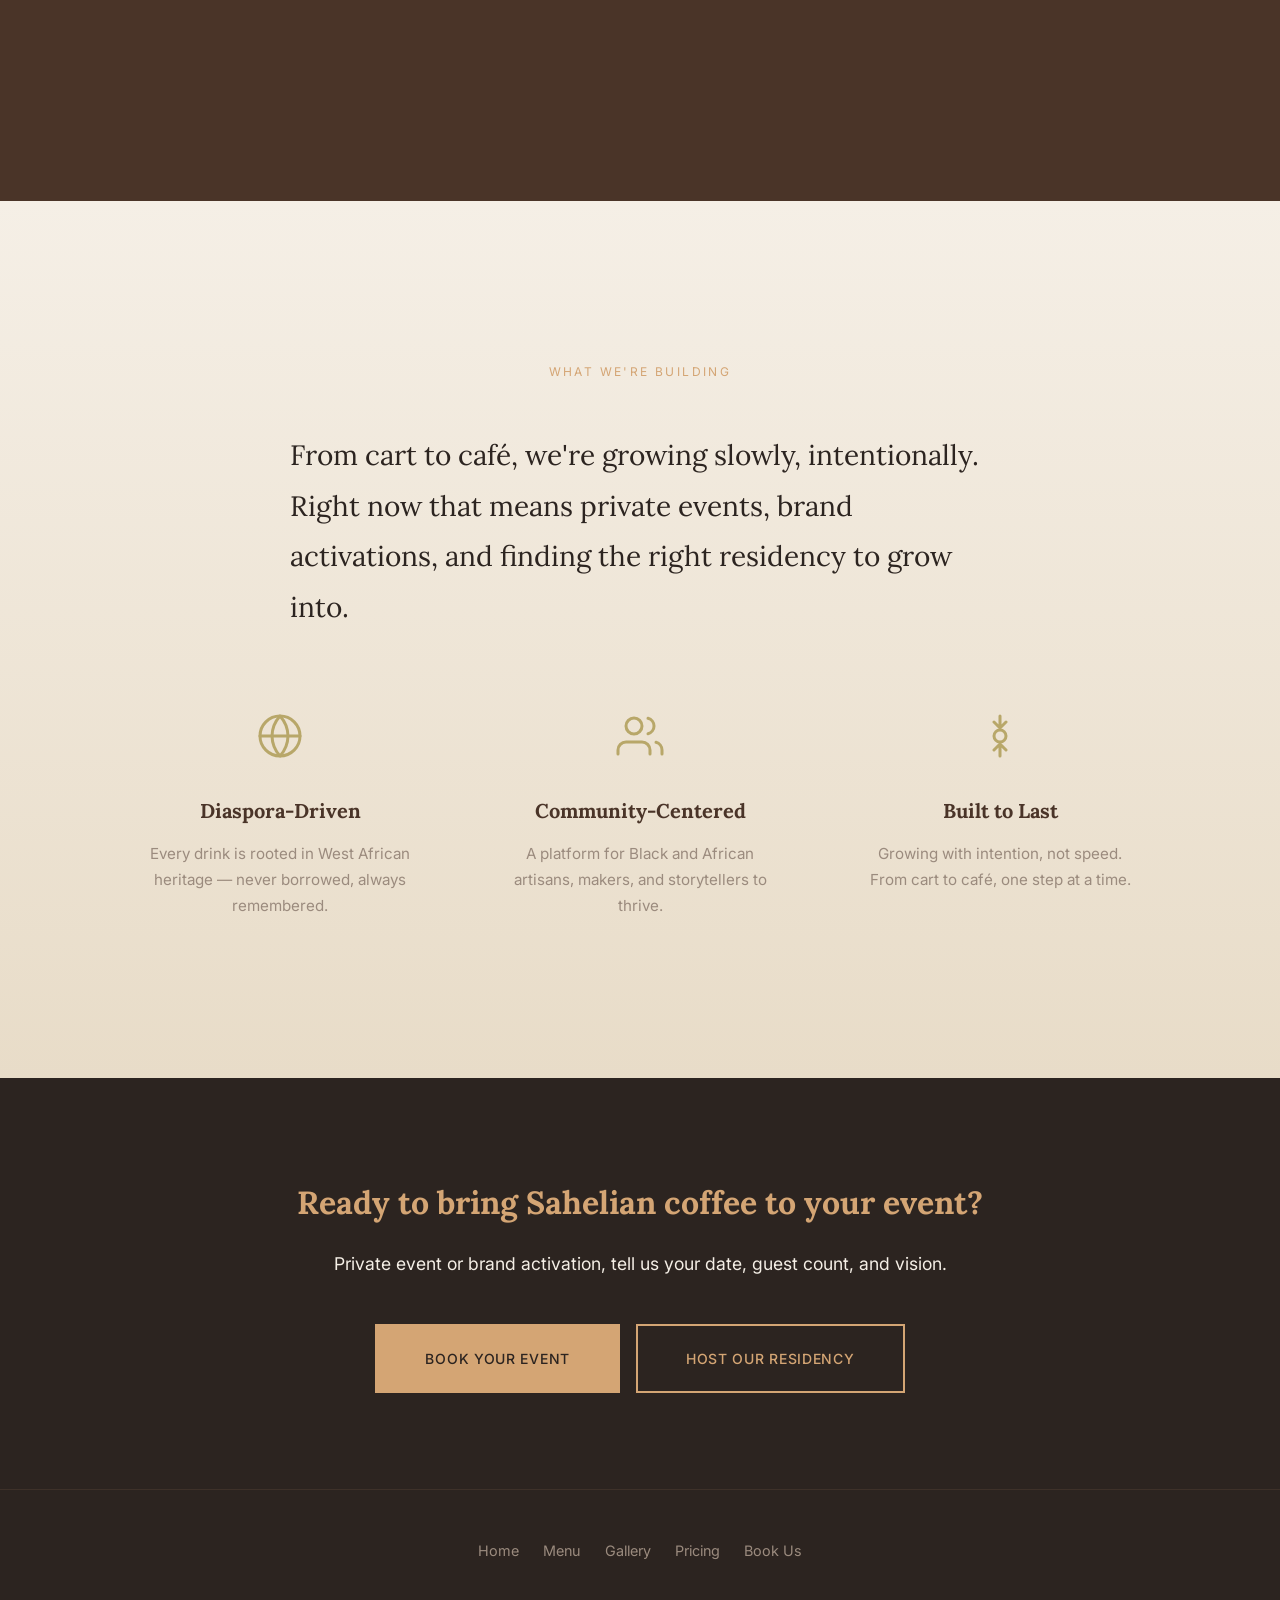
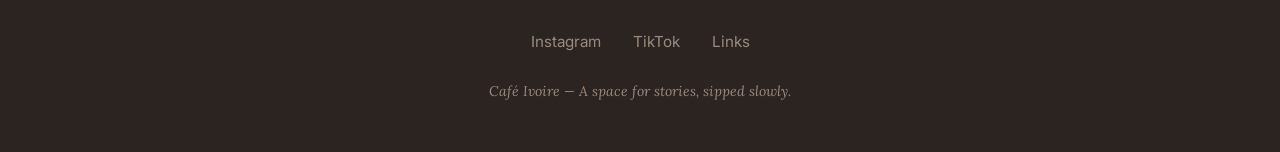
==== commit a6918f78: "Homepage photo strip; fix missing charset on booking page - Add a five-photo strip (drinks, cart, gu" ====
--- a/index.html
+++ b/index.html
@@ -13,7 +13,7 @@
         href="https://fonts.googleapis.com/css2?family=Lora:ital,wght@0,400;0,600;1,400&family=Inter:wght@300;400;500&display=swap"
         rel="stylesheet">
     <link rel="icon" type="image/png" href="/images/favicon.png">
-    <link rel="stylesheet" href="/style.css?v=4" />
+    <link rel="stylesheet" href="/style.css?v=5" />
 </head>
 
 <body>
@@ -85,6 +85,18 @@
                 <a href="#residency" class="service-link">Learn more →</a>
             </div>
         </div>
+    </section>
+
+    <!-- Photo Strip -->
+    <section class="photo-strip" aria-label="Café Ivoire in action">
+        <div class="photo-strip-track reveal-stagger">
+            <img src="/images/gallery/sessions/drink-doussou-2.jpg" alt="Doussou Banani, avec glace" loading="lazy">
+            <img src="/images/gallery/sessions/session-07.jpg" alt="The Café Ivoire cart" loading="lazy">
+            <img src="/images/gallery/sessions/drink-matcha-1.jpg" alt="Matcha Mandé" loading="lazy">
+            <img src="/images/gallery/sessions/session-10.jpg" alt="Guests sharing drinks on the Beltline" loading="lazy">
+            <img src="/images/gallery/sessions/drink-bissap.jpg" alt="Bissap Spritz" loading="lazy">
+        </div>
+        <a href="/gallery.html" class="photo-strip-link">See the gallery →</a>
     </section>
 
     <!-- Signature Drinks -->
--- a/style.css
+++ b/style.css
@@ -1862,3 +1862,53 @@
         grid-template-columns: 1fr;
     }
 }
+
+/* Photo Strip */
+.photo-strip {
+    padding: 0 0 4rem;
+    background: var(--warm-cream);
+    text-align: center;
+}
+
+.photo-strip-track {
+    display: grid;
+    grid-template-columns: repeat(5, 1fr);
+    gap: 0.5rem;
+}
+
+.photo-strip-track img {
+    width: 100%;
+    aspect-ratio: 4 / 5;
+    object-fit: cover;
+    display: block;
+}
+
+.photo-strip-link {
+    display: inline-block;
+    margin-top: 2rem;
+    color: var(--terracotta);
+    text-decoration: none;
+    font-weight: 500;
+    font-size: 0.9rem;
+    letter-spacing: 0.05em;
+    text-transform: uppercase;
+}
+
+.photo-strip-link:hover {
+    color: var(--gold);
+}
+
+@media (max-width: 768px) {
+    .photo-strip-track {
+        grid-template-columns: none;
+        grid-auto-flow: column;
+        grid-auto-columns: 70%;
+        overflow-x: auto;
+        scroll-snap-type: x mandatory;
+        padding: 0 1rem;
+    }
+
+    .photo-strip-track img {
+        scroll-snap-align: center;
+    }
+}
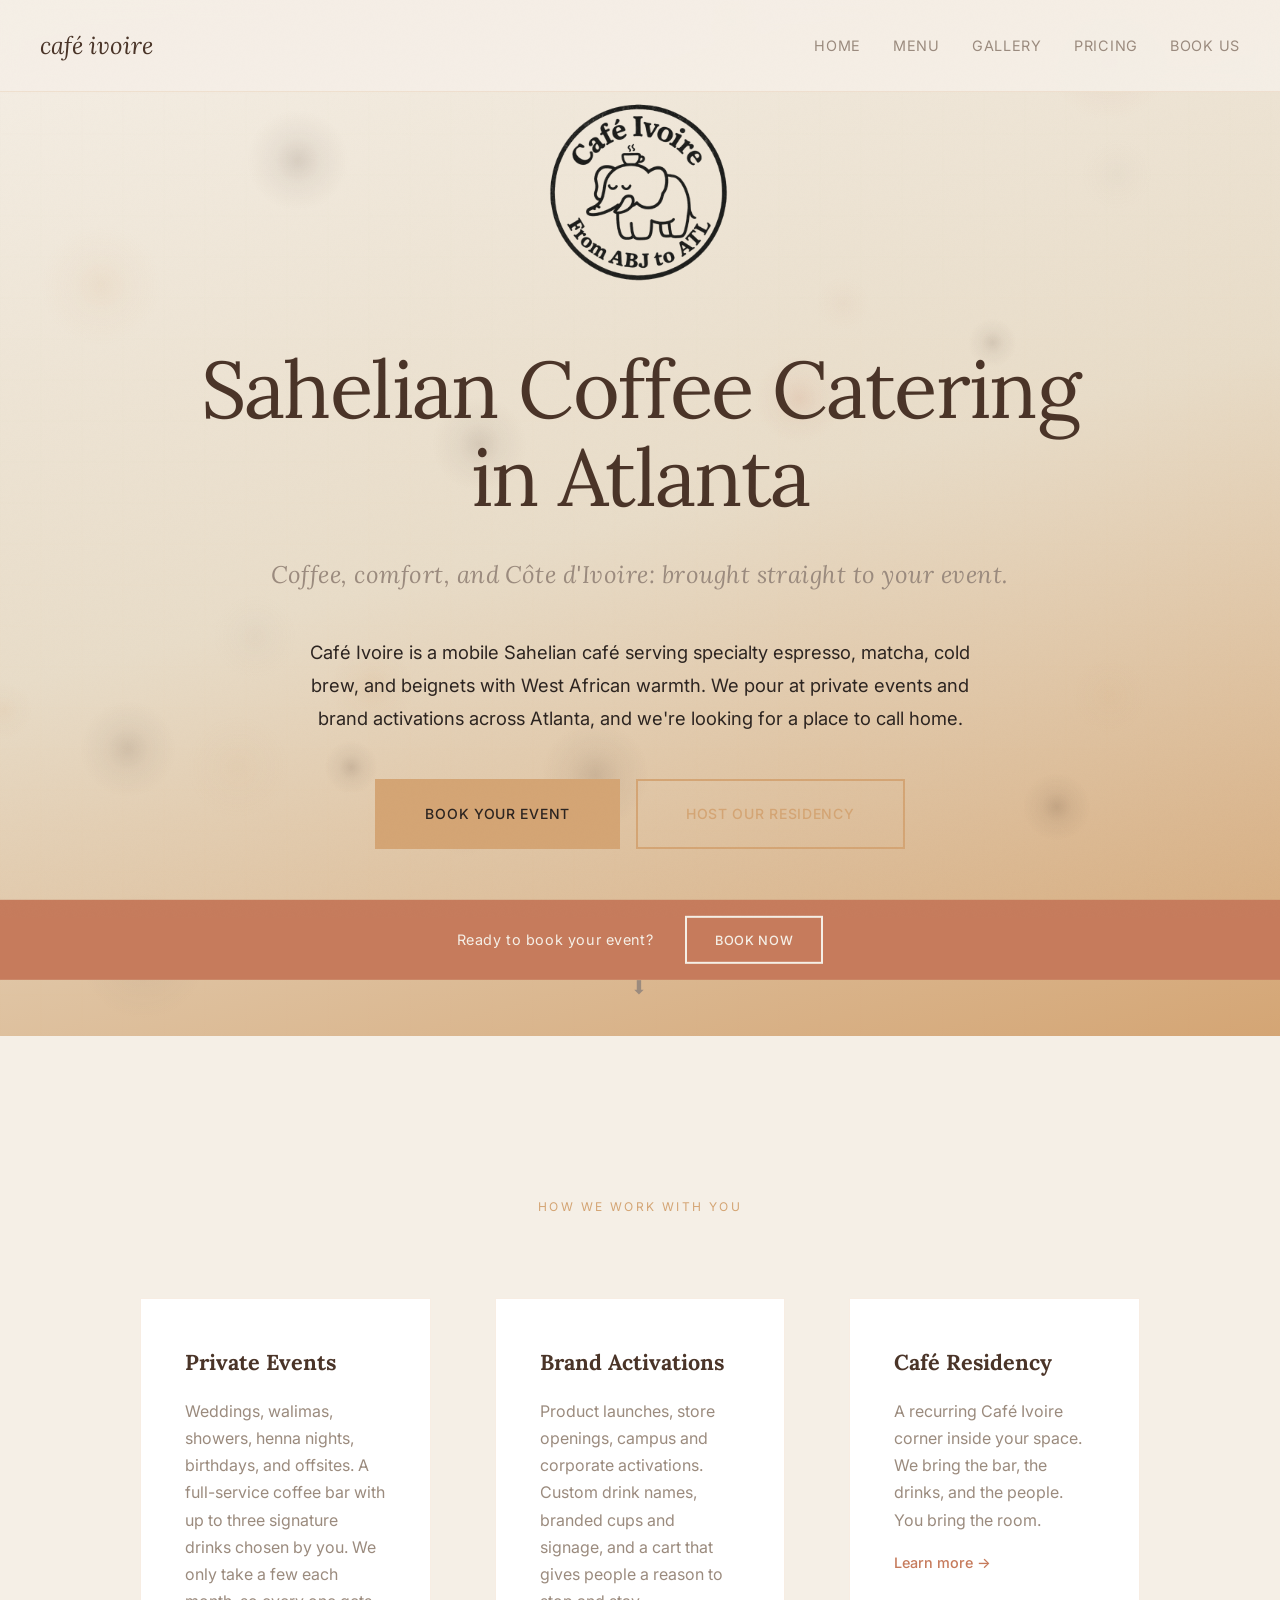
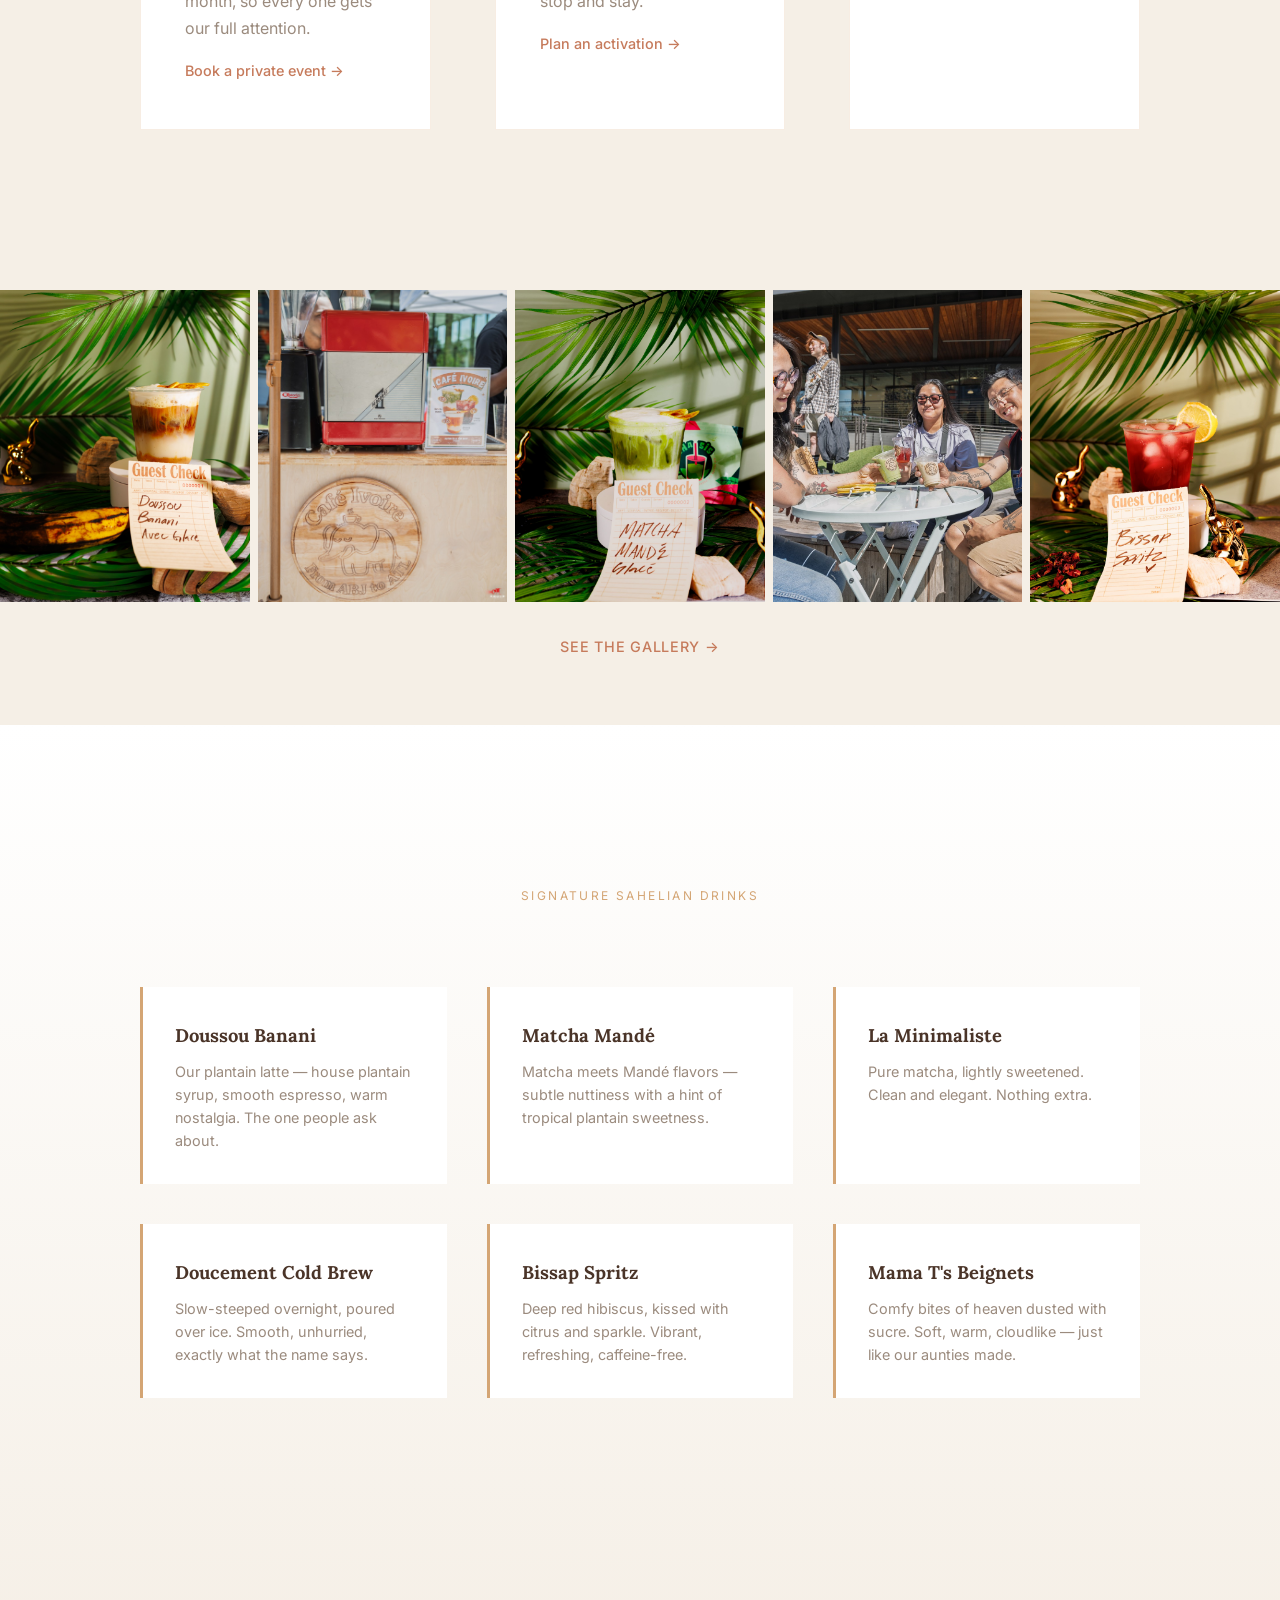
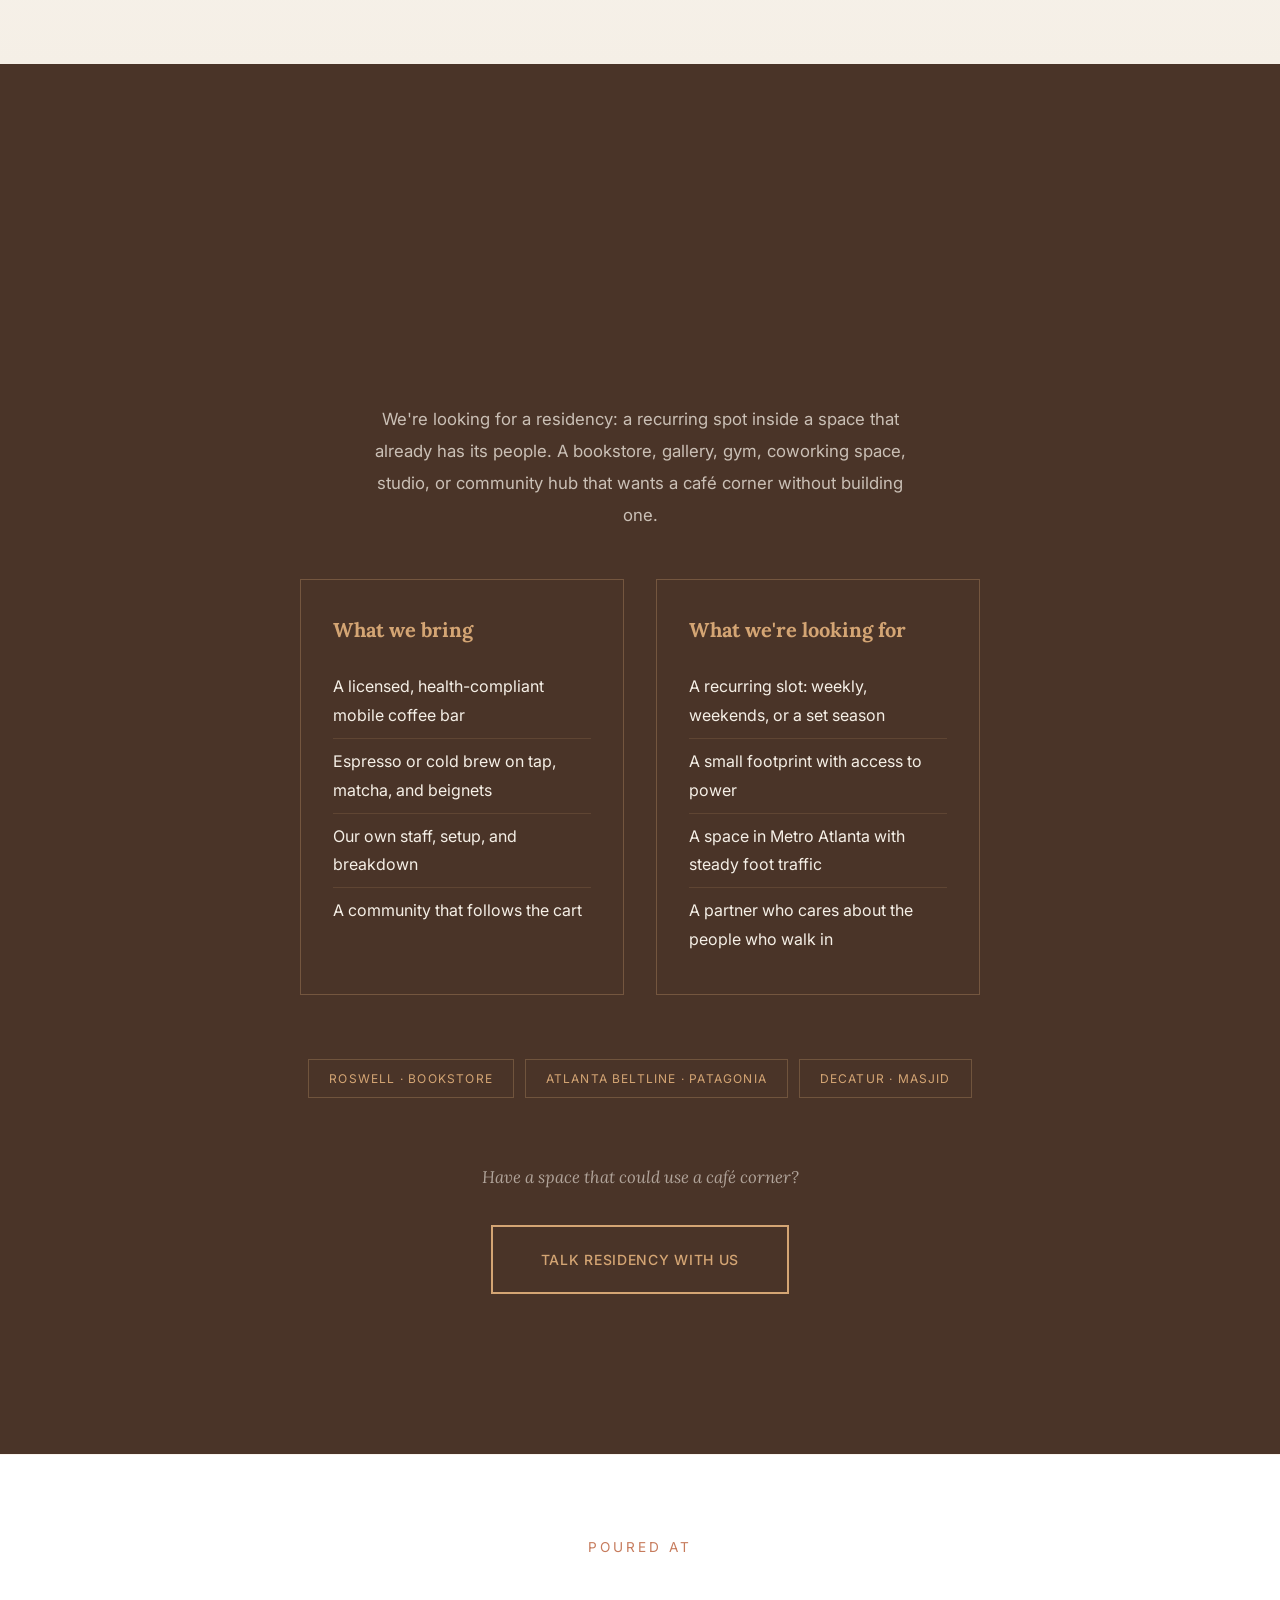
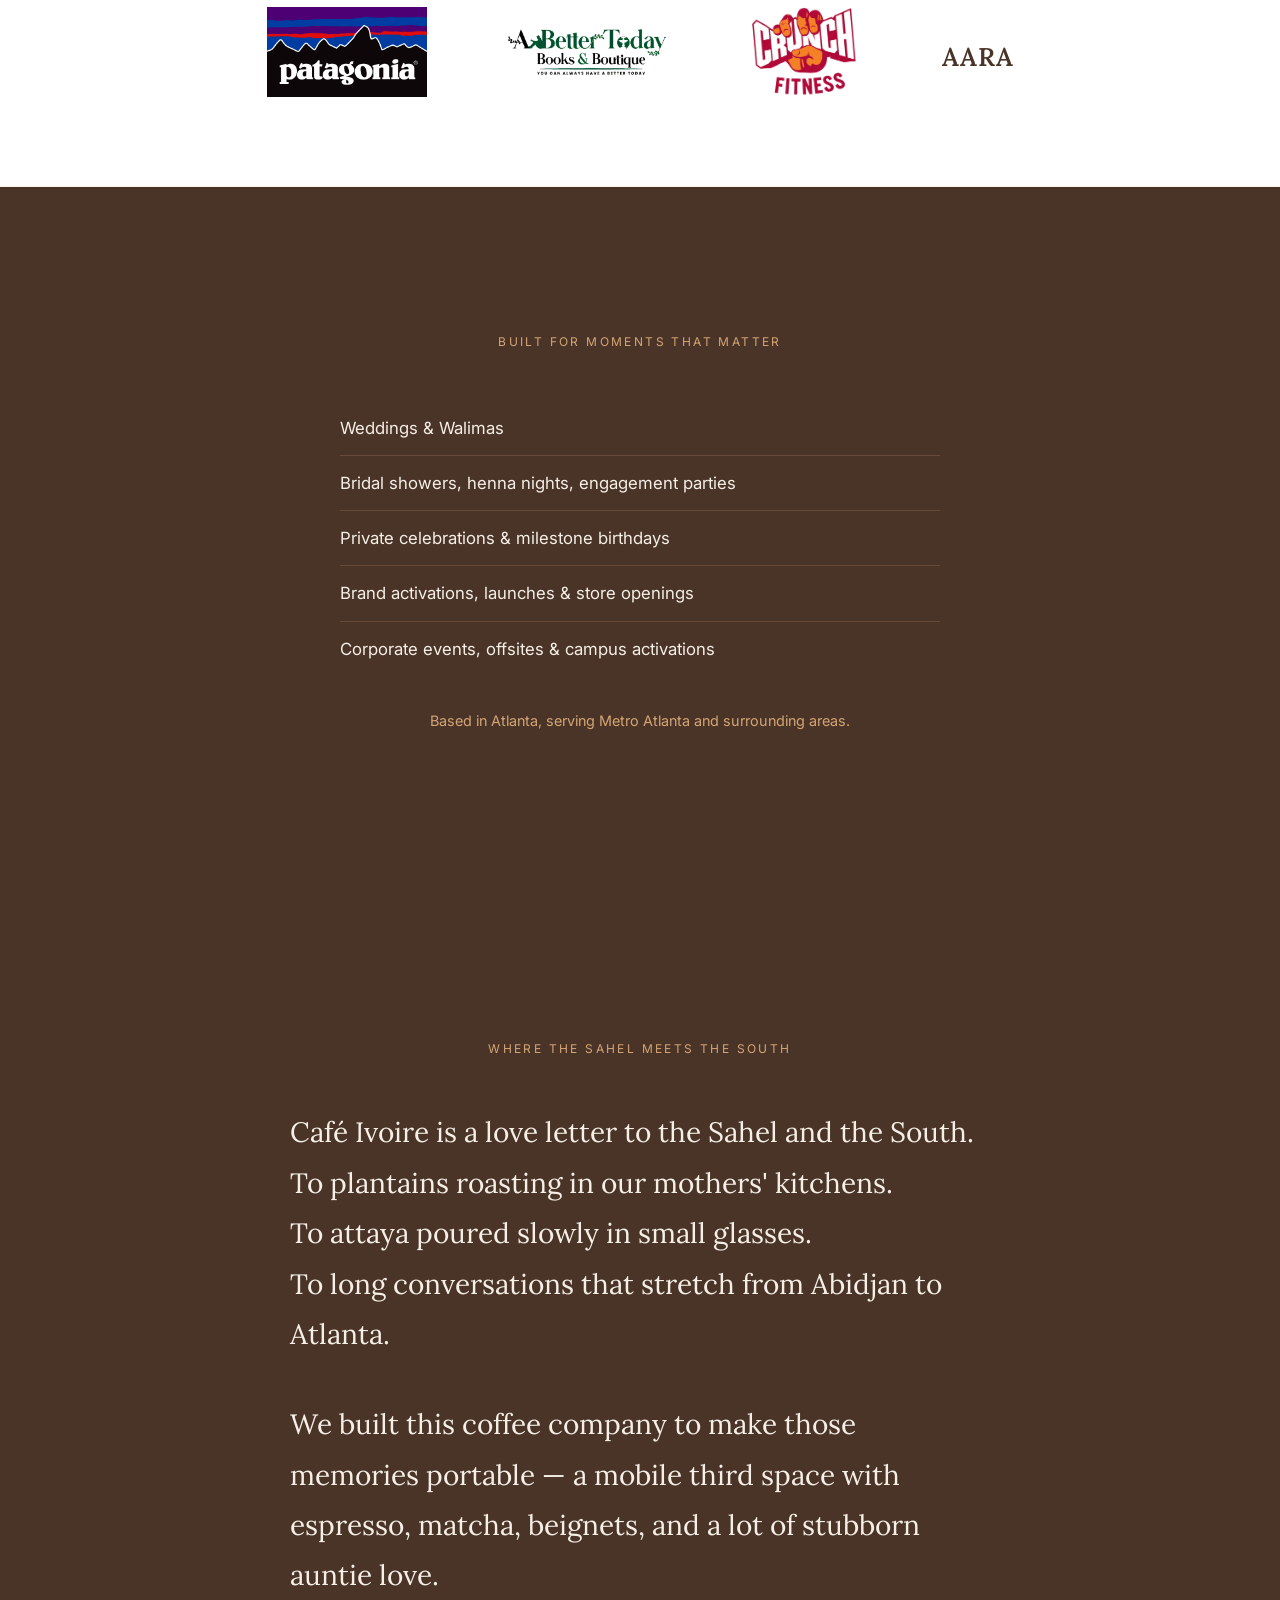
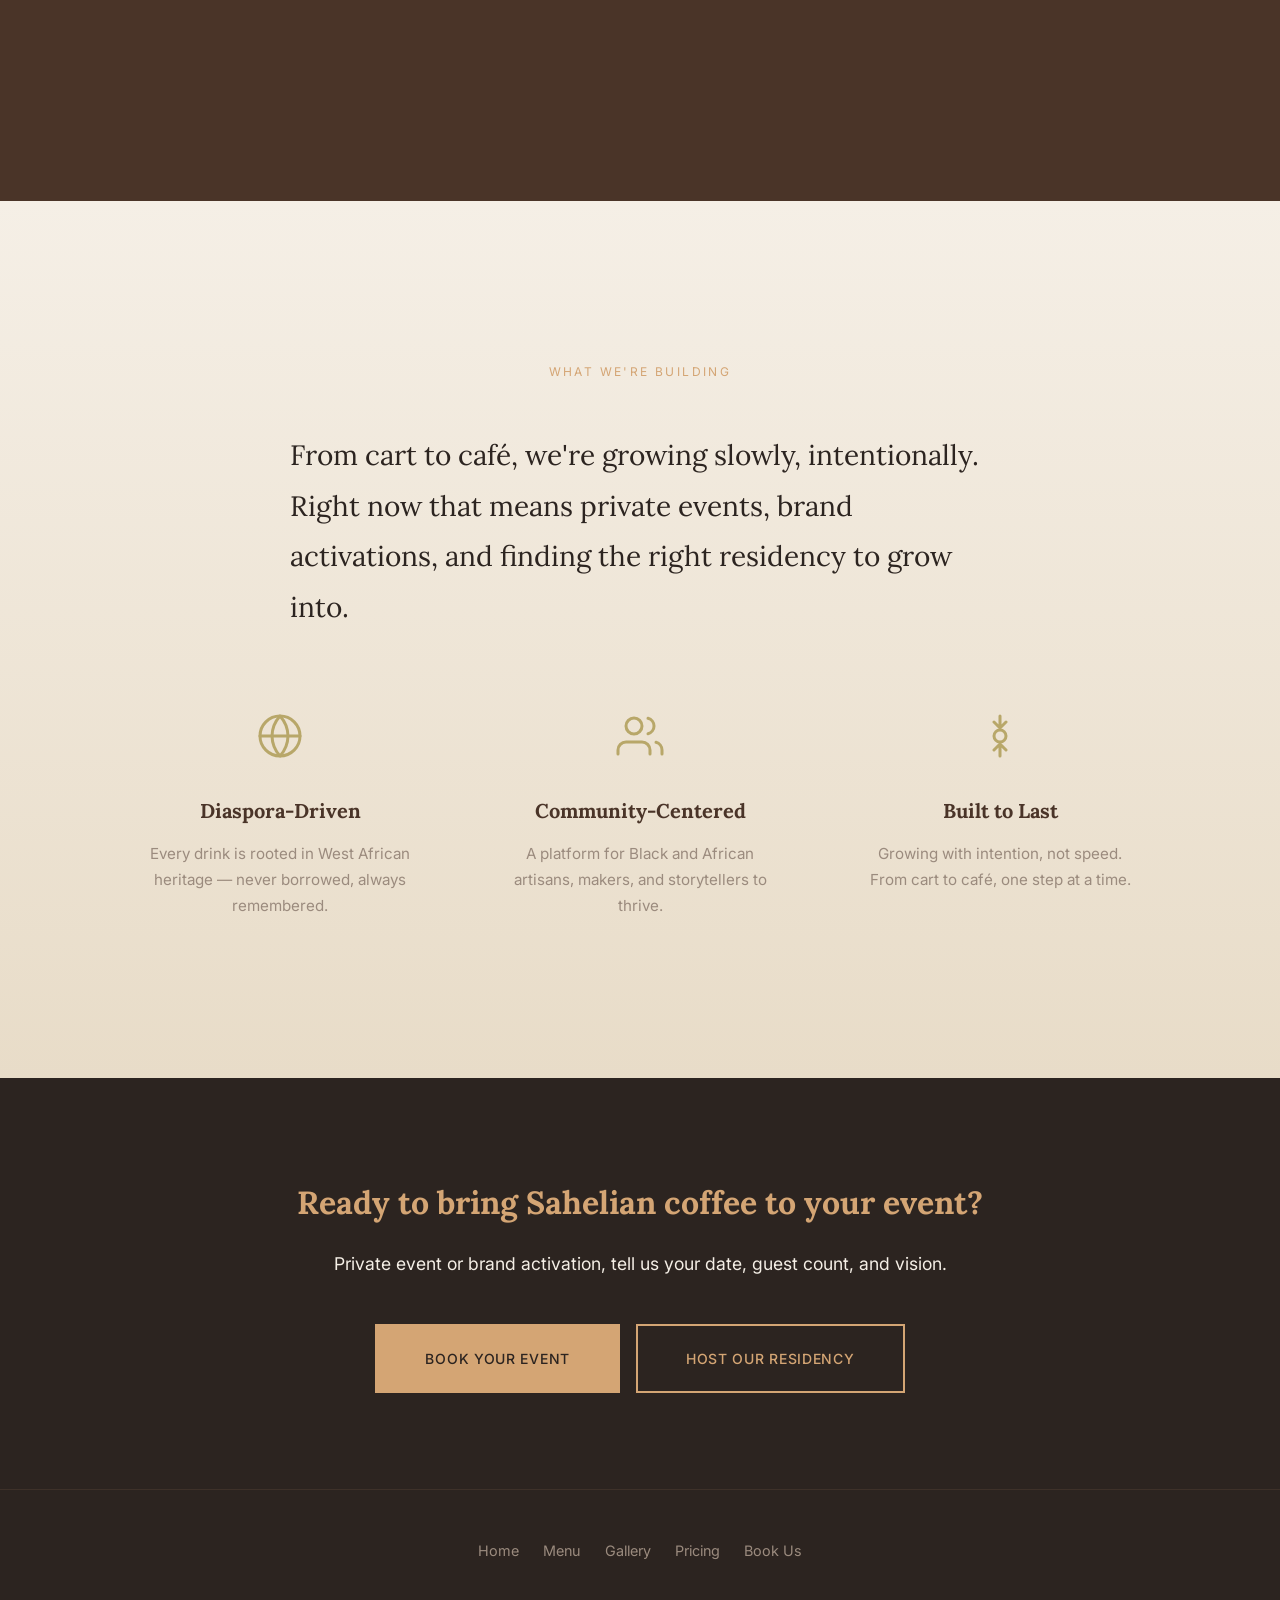
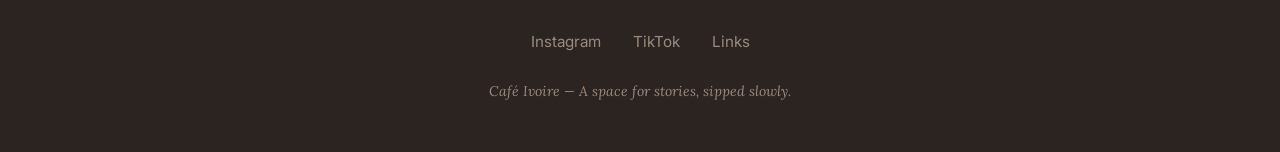
==== commit f3e83841: "Add Crunch Fitness logo to partners strip Co-Authored-By: Claude Opus 5.5 <noreply@anthropic.com> Cl" ====
--- a/index.html
+++ b/index.html
@@ -192,7 +192,7 @@
                     <span class="partner-name-fallback" style="display:none">A Better Today Books &amp; Boutique</span>
                 </div>
                 <div class="partner-logo">
-                    <img src="/images/partners/crunch-fitness.png" alt="Crunch Fitness"
+                    <img src="/images/partners/crunch-fitness.webp" alt="Crunch Fitness"
                         onerror="this.style.display='none';this.nextElementSibling.style.display='block'">
                     <span class="partner-name-fallback" style="display:none">Crunch Fitness</span>
                 </div>
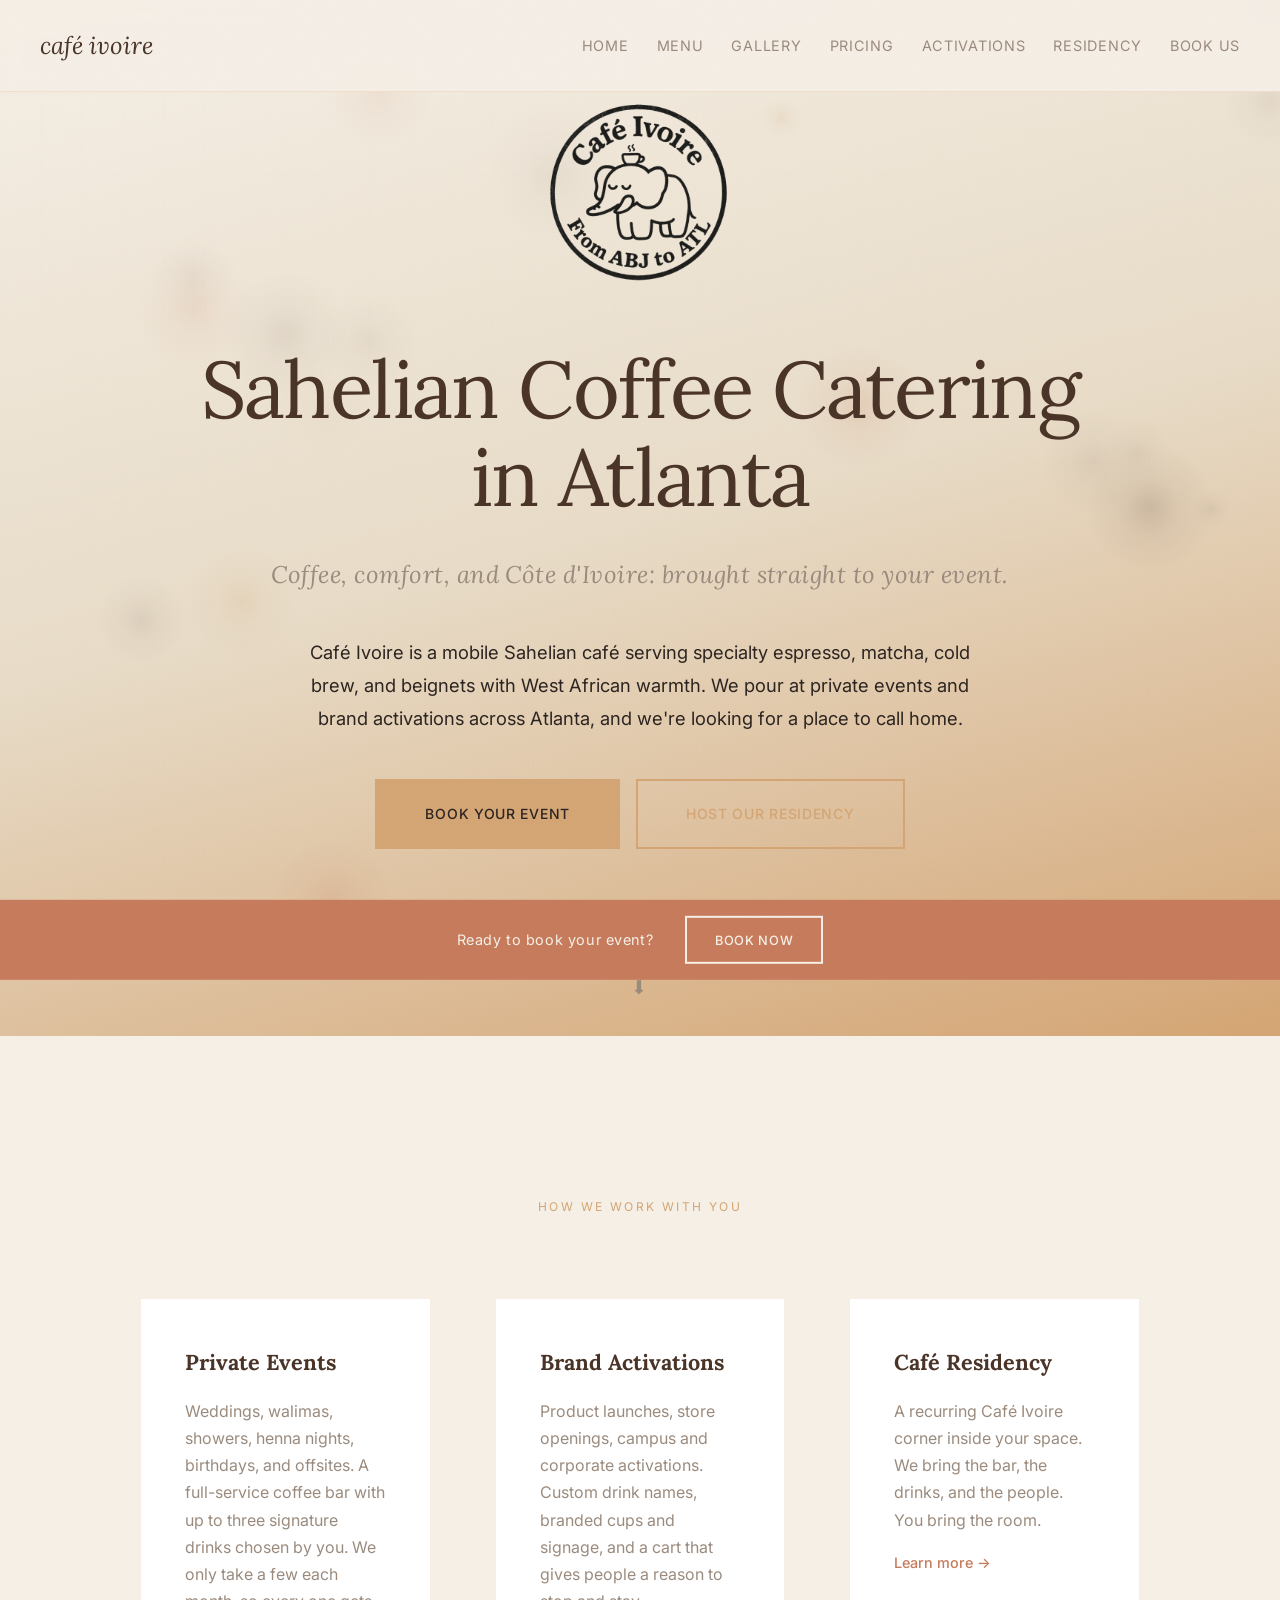
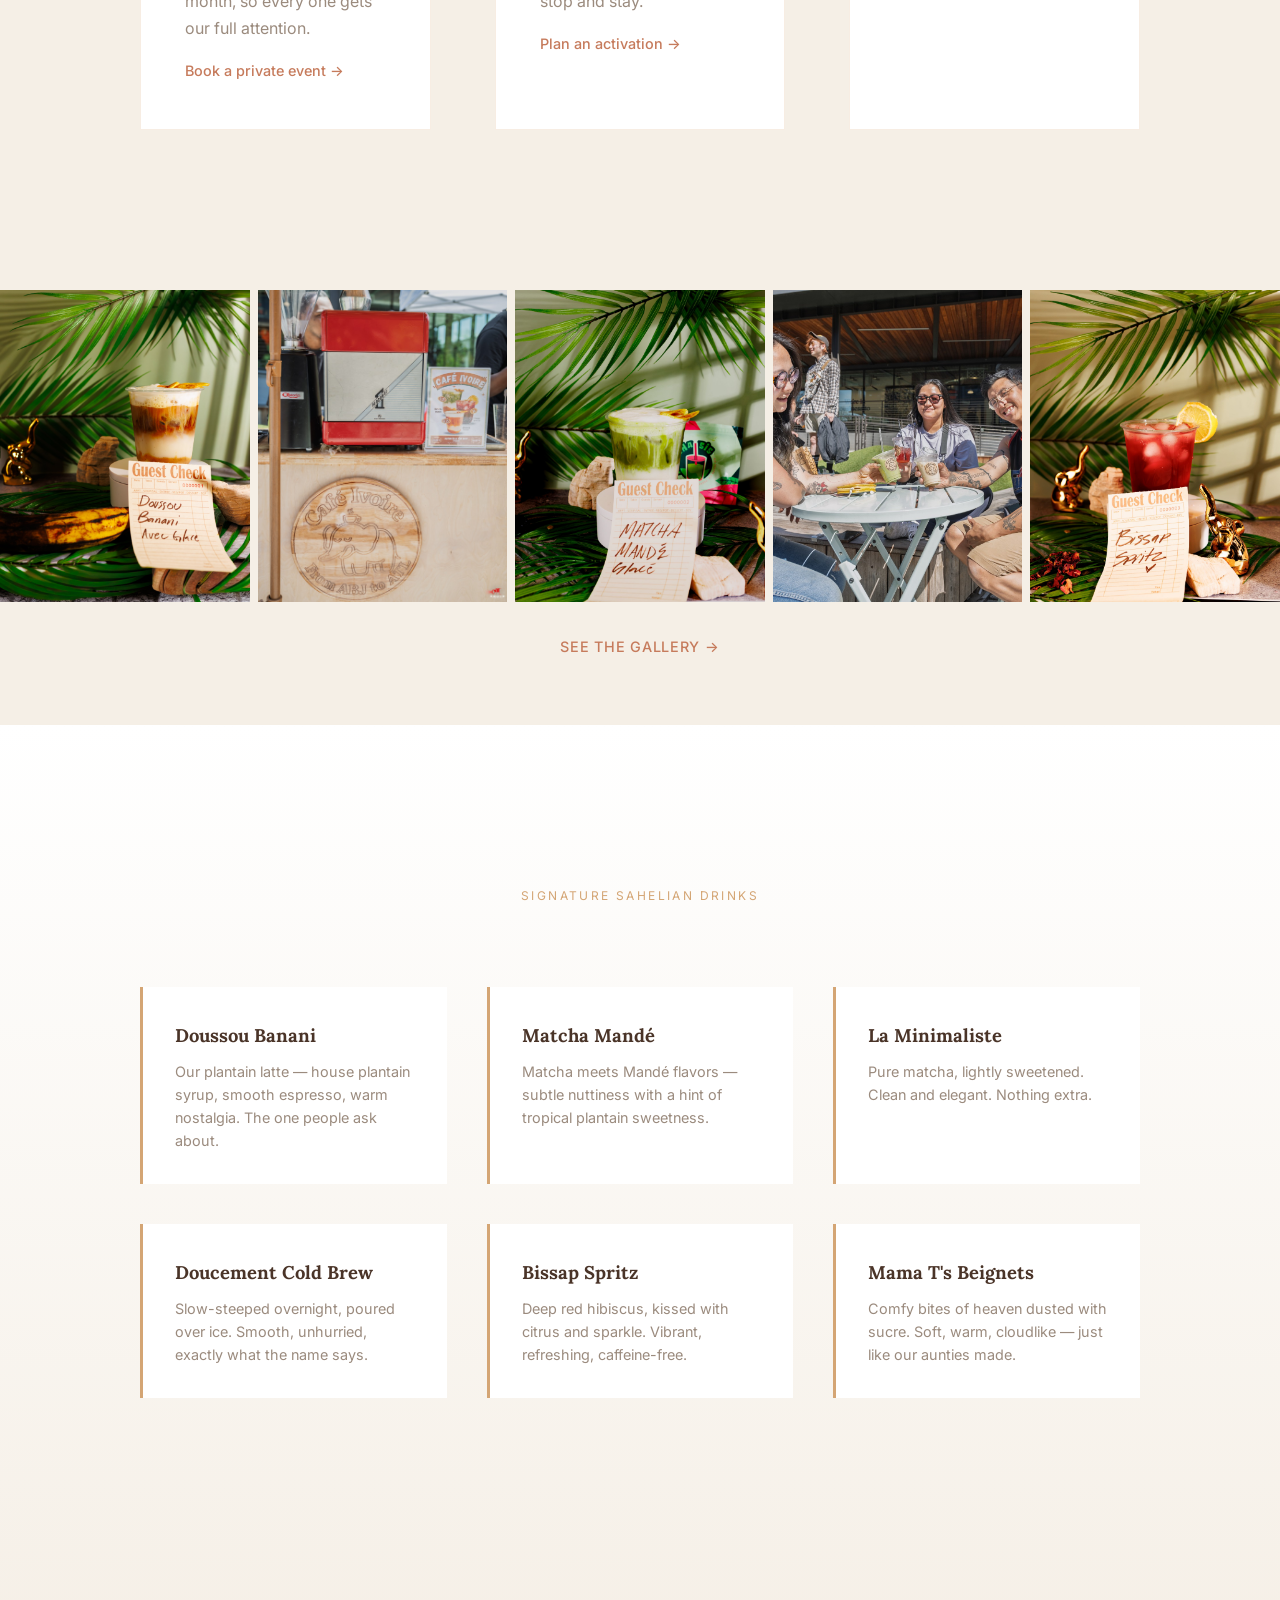
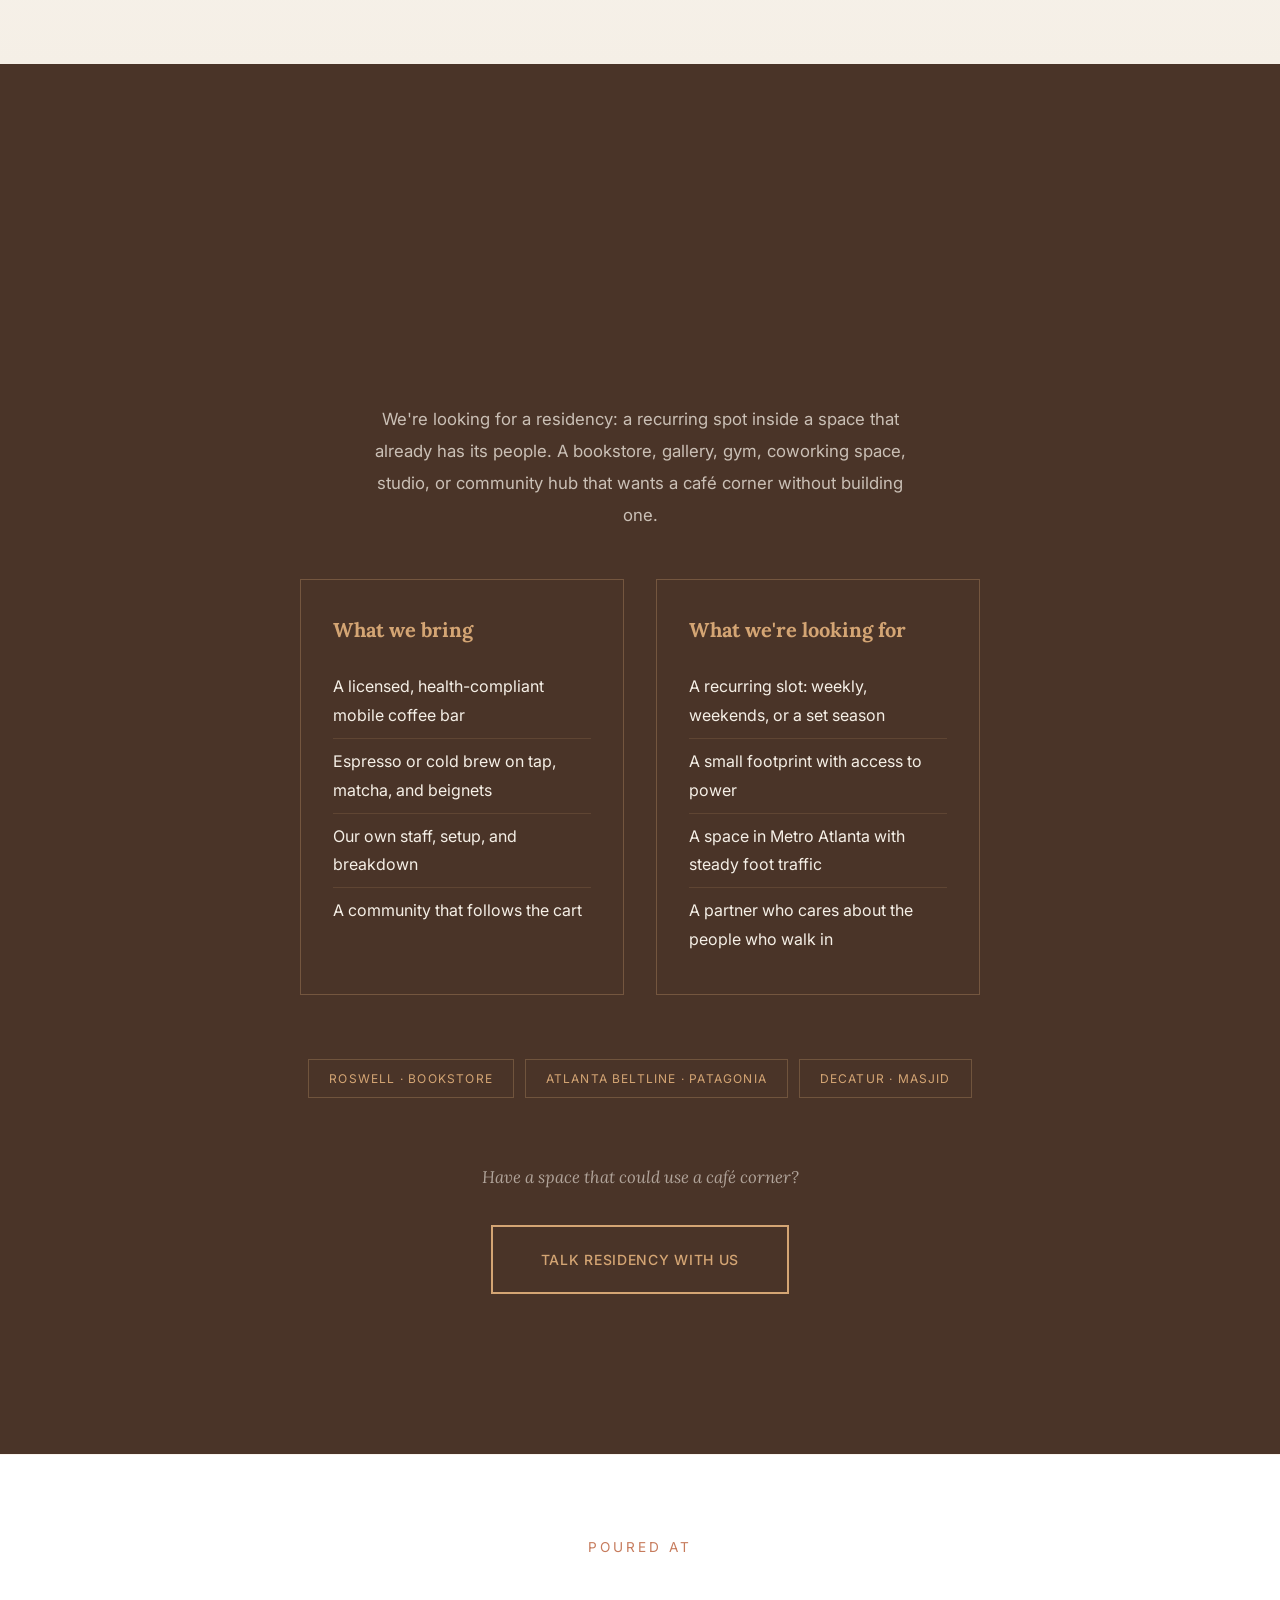
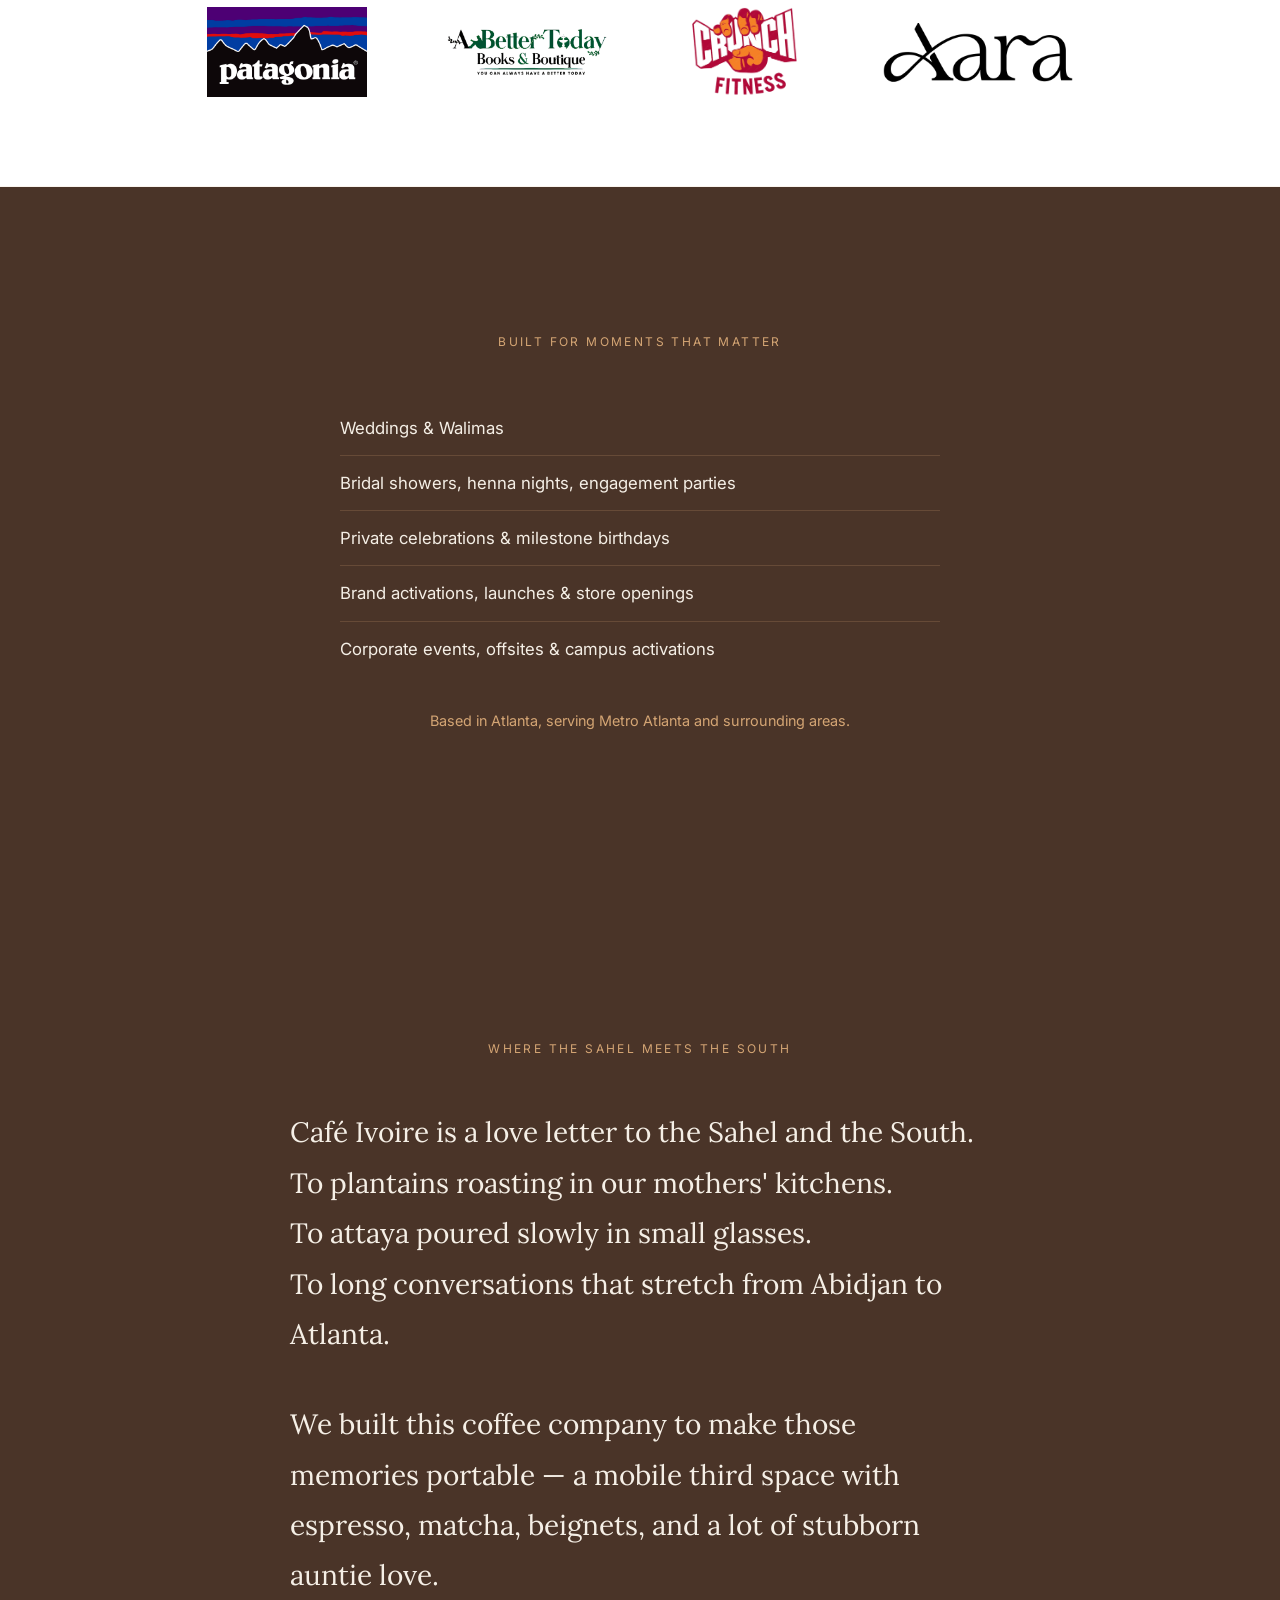
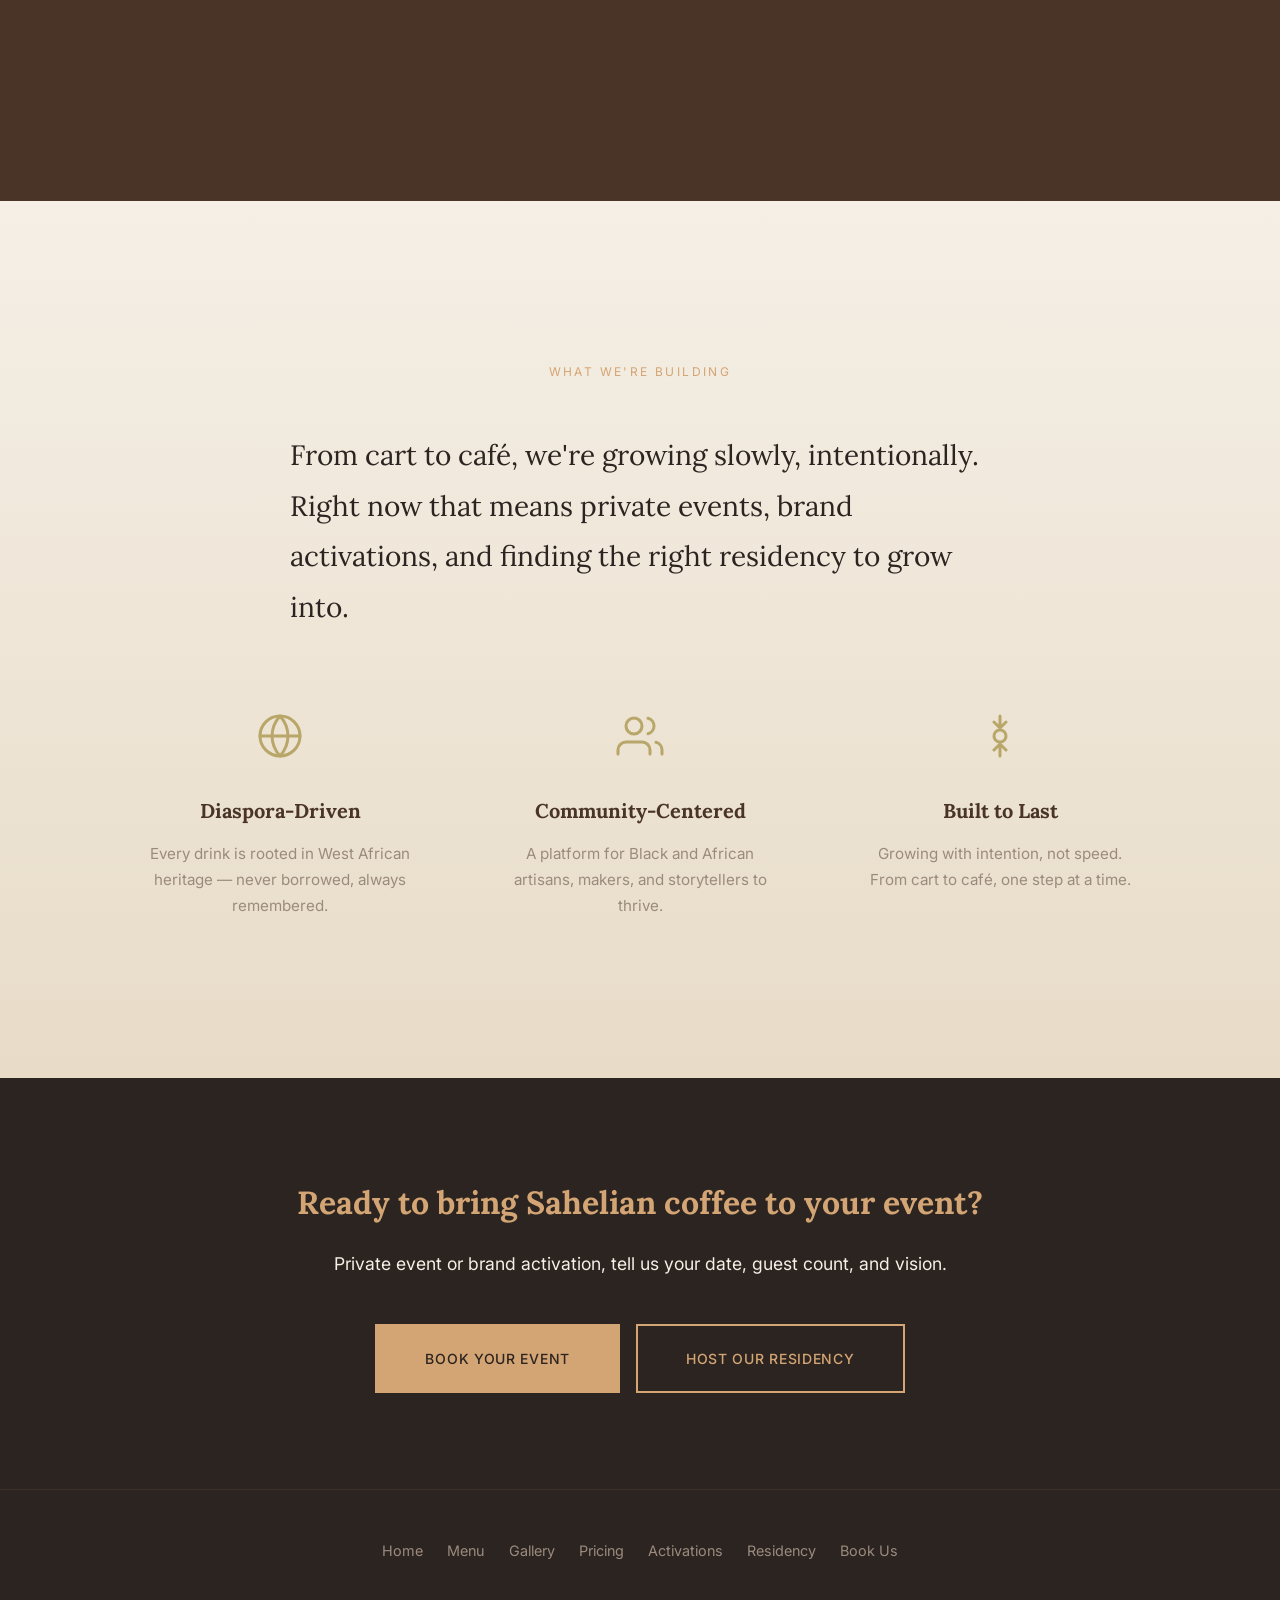
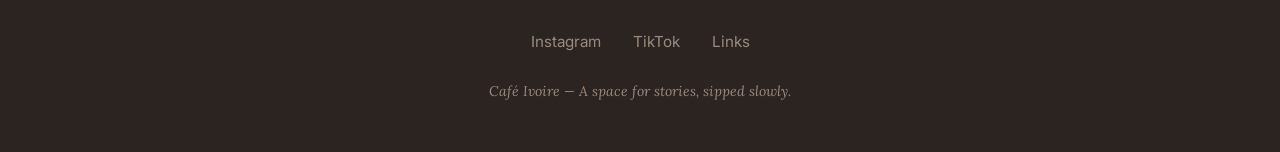
==== commit effb9a43: "Add Activations and Residency pages; add AARA logo - New activations.html and residency.html, each w" ====
--- a/index.html
+++ b/index.html
@@ -13,7 +13,7 @@
         href="https://fonts.googleapis.com/css2?family=Lora:ital,wght@0,400;0,600;1,400&family=Inter:wght@300;400;500&display=swap"
         rel="stylesheet">
     <link rel="icon" type="image/png" href="/images/favicon.png">
-    <link rel="stylesheet" href="/style.css?v=5" />
+    <link rel="stylesheet" href="/style.css?v=6" />
 </head>
 
 <body>
@@ -32,6 +32,8 @@
                 <li><a href="/menu.html">Menu</a></li>
                 <li><a href="/gallery.html">Gallery</a></li>
                 <li><a href="/pricing.html">Pricing</a></li>
+                <li><a href="/activations.html">Activations</a></li>
+                <li><a href="/residency.html">Residency</a></li>
                 <li><a href="/book.html">Book Us</a></li>
             </ul>
         </div>
@@ -53,7 +55,7 @@
             </p>
             <div class="hero-buttons hero-enter" style="animation-delay:1100ms">
                 <a href="/book.html" class="cta-button primary">Book Your Event</a>
-                <a href="#residency" class="cta-button secondary">Host Our Residency</a>
+                <a href="/residency.html" class="cta-button secondary">Host Our Residency</a>
             </div>
         </div>
         <div class="scroll-indicator hero-enter" style="animation-delay:1700ms">Where the Sahel meets the South</div>
@@ -76,13 +78,13 @@
                 <h3>Brand Activations</h3>
                 <p>Product launches, store openings, campus and corporate activations. Custom drink names, branded
                     cups and signage, and a cart that gives people a reason to stop and stay.</p>
-                <a href="/book.html" class="service-link">Plan an activation →</a>
+                <a href="/activations.html" class="service-link">Plan an activation →</a>
             </div>
             <div class="service-item">
                 <h3>Café Residency</h3>
                 <p>A recurring Café Ivoire corner inside your space. We bring the bar, the drinks, and the people.
                     You bring the room.</p>
-                <a href="#residency" class="service-link">Learn more →</a>
+                <a href="/residency.html" class="service-link">Learn more →</a>
             </div>
         </div>
     </section>
@@ -171,7 +173,7 @@
             </div>
             <div class="sessions-cta reveal">
                 <p class="sessions-cta-text">Have a space that could use a café corner?</p>
-                <a href="mailto:cafeivoireofficial@gmail.com?subject=Residency%20Inquiry" class="cta-button sessions-btn">Talk Residency With Us</a>
+                <a href="/residency.html#inquire" class="cta-button sessions-btn">Talk Residency With Us</a>
             </div>
         </div>
     </section>
@@ -288,7 +290,7 @@
         <p>Private event or brand activation, tell us your date, guest count, and vision.</p>
         <div class="hero-buttons">
             <a href="/book.html" class="cta-button">Book Your Event</a>
-            <a href="#residency" class="cta-button secondary">Host Our Residency</a>
+            <a href="/residency.html" class="cta-button secondary">Host Our Residency</a>
         </div>
     </section>
 
@@ -300,6 +302,8 @@
                 <a href="/menu.html">Menu</a>
                 <a href="/gallery.html">Gallery</a>
                 <a href="/pricing.html">Pricing</a>
+                <a href="/activations.html">Activations</a>
+                <a href="/residency.html">Residency</a>
                 <a href="/book.html">Book Us</a>
             </div>
             <div class="social-links">
--- a/style.css
+++ b/style.css
@@ -53,7 +53,7 @@
 
 .nav-links {
     display: flex;
-    gap: 2rem;
+    gap: 1.75rem;
     list-style: none;
 }
 
@@ -1912,3 +1912,57 @@
         scroll-snap-align: center;
     }
 }
+
+/* Activations + Residency pages */
+.pricing-hero .rate-label {
+    margin-bottom: 1rem;
+}
+
+.pricing-hero .hero-buttons {
+    margin-top: 2.5rem;
+}
+
+.page-photo-strip {
+    padding: 0;
+    background: white;
+}
+
+.form-heading {
+    font-family: 'Lora', serif;
+    font-size: 2rem;
+    color: var(--deep-brown);
+    text-align: center;
+    margin-bottom: 1rem;
+}
+
+.booking-form-section .booking-form {
+    margin-top: 3rem;
+}
+
+.form-honeypot {
+    position: absolute;
+    left: -9999px;
+}
+
+button.cta-button {
+    cursor: pointer;
+    font-family: 'Inter', sans-serif;
+}
+
+.enhancements-note a {
+    color: var(--terracotta);
+}
+
+@media (max-width: 768px) {
+    .booking-form-section {
+        padding: 4rem 1.5rem;
+    }
+
+    .booking-form {
+        padding: 2rem 1.5rem;
+    }
+}
+
+.partner-logo img[src*="aara"] {
+    max-width: 190px;
+}
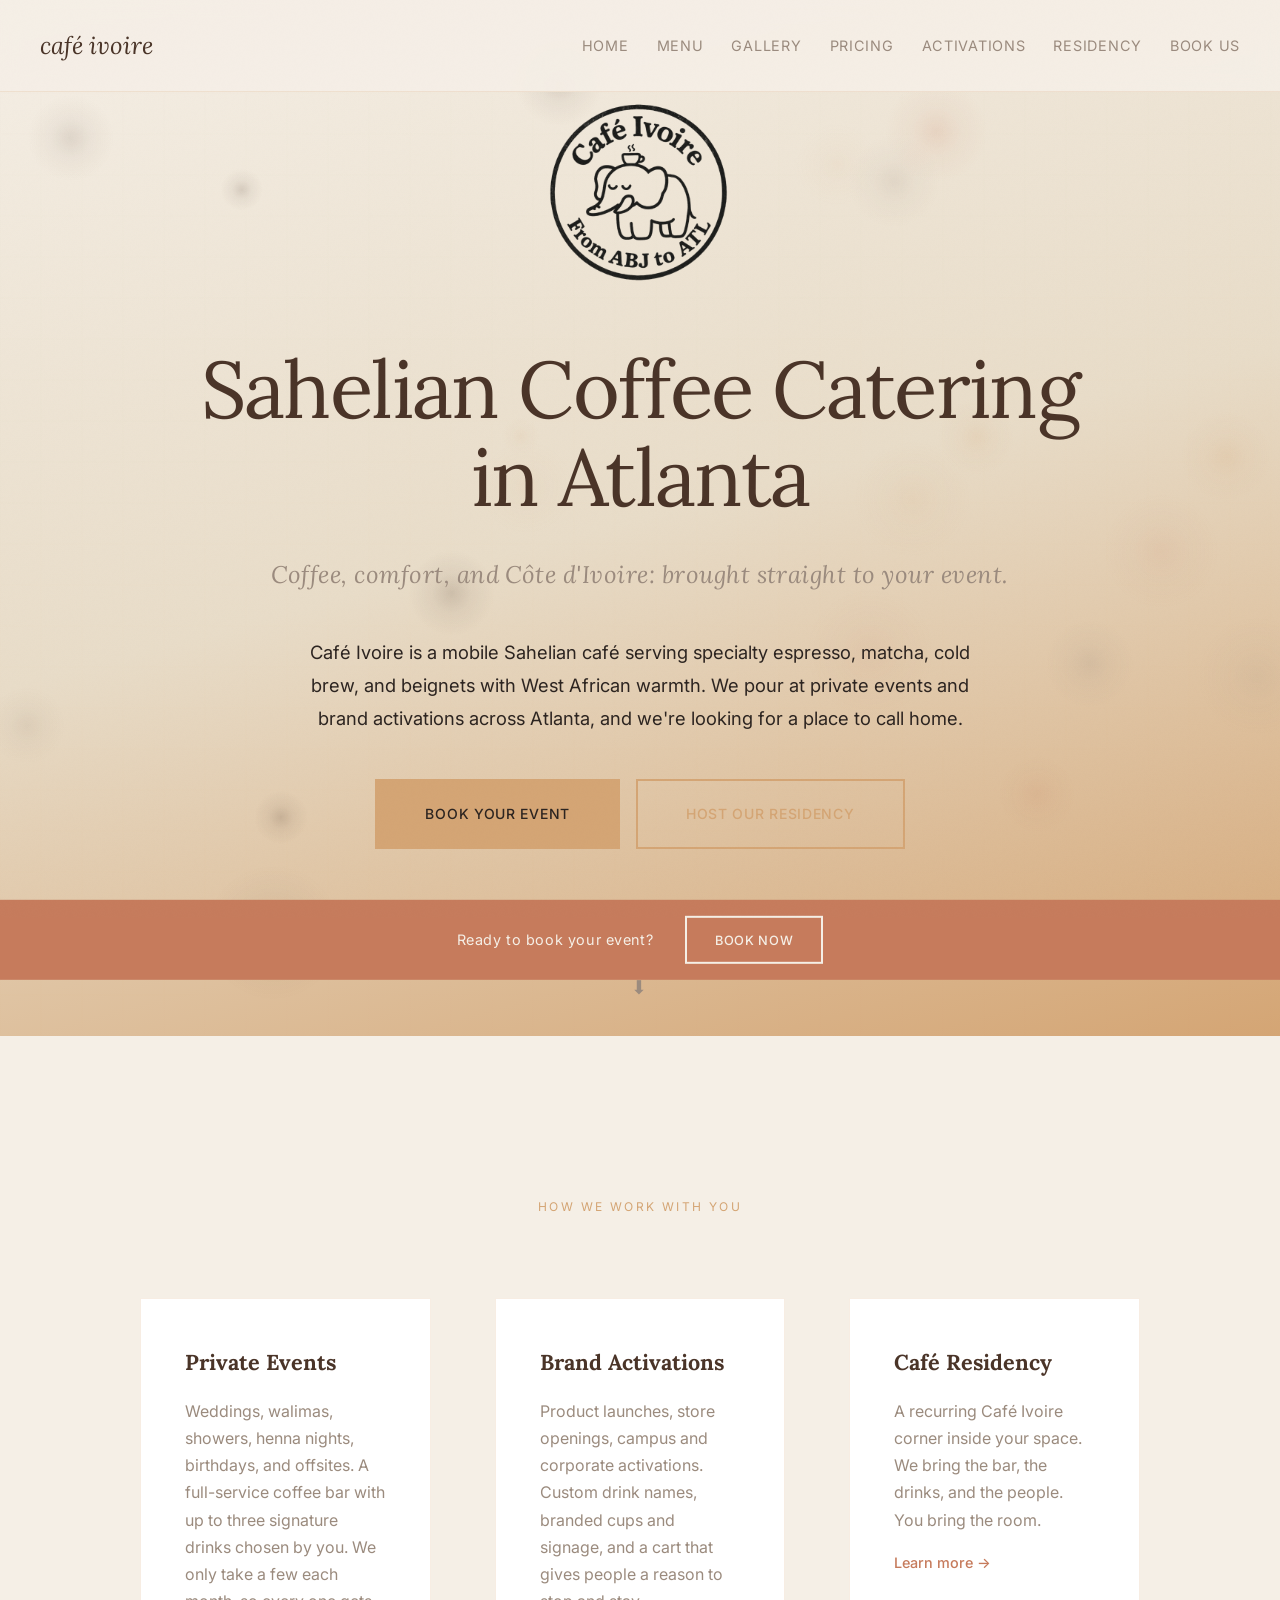
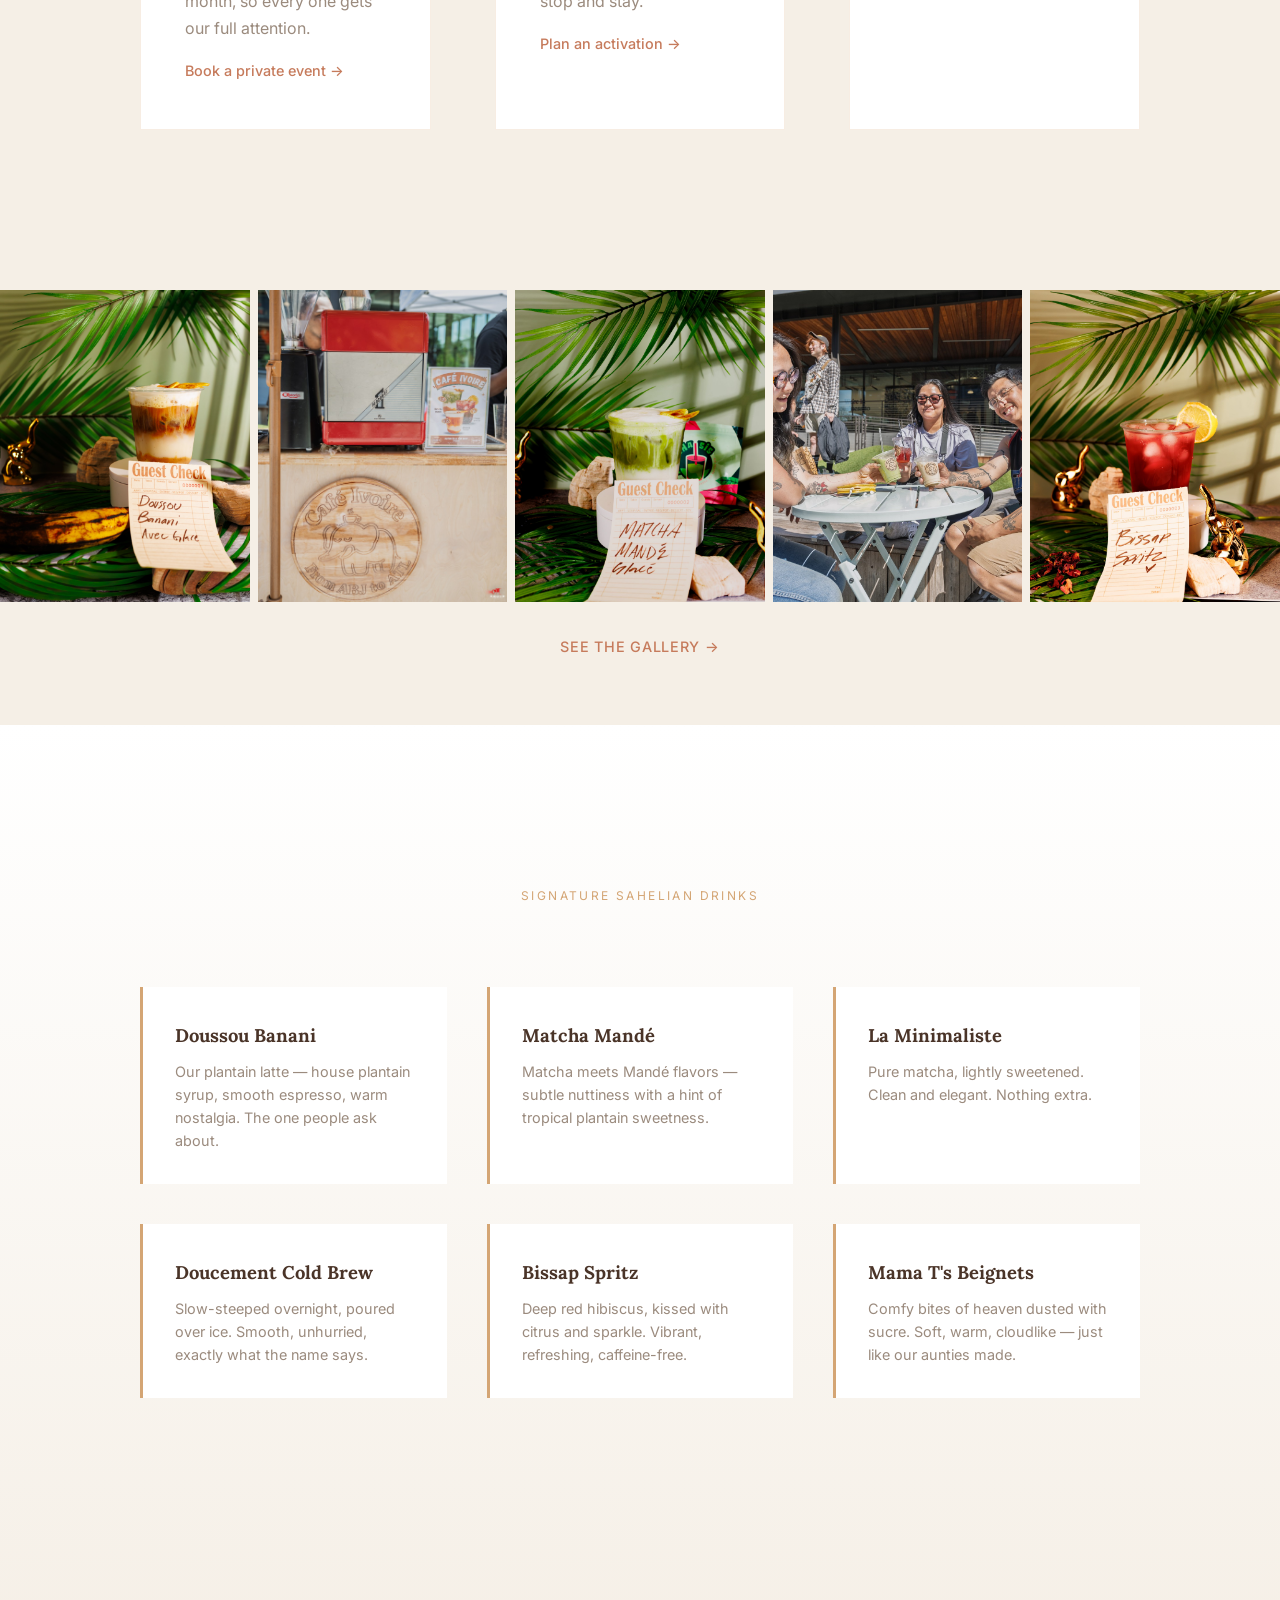
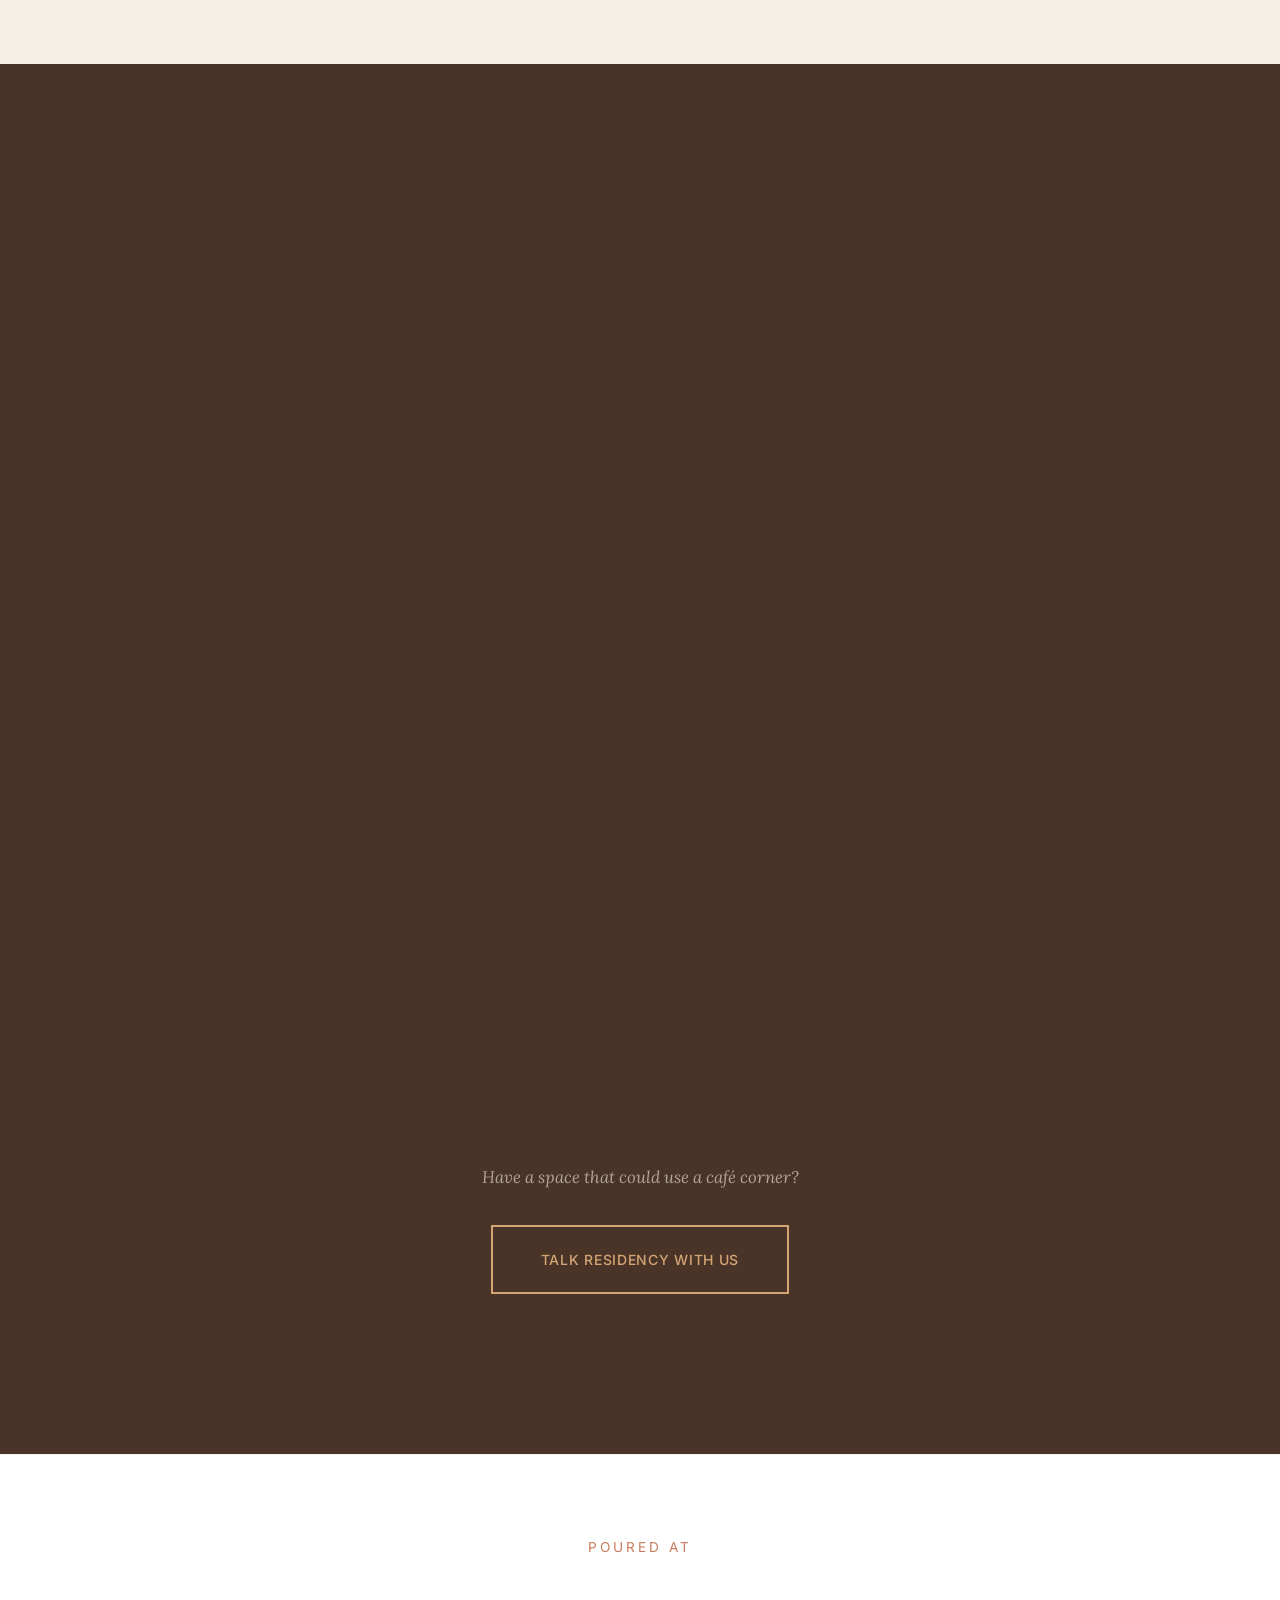
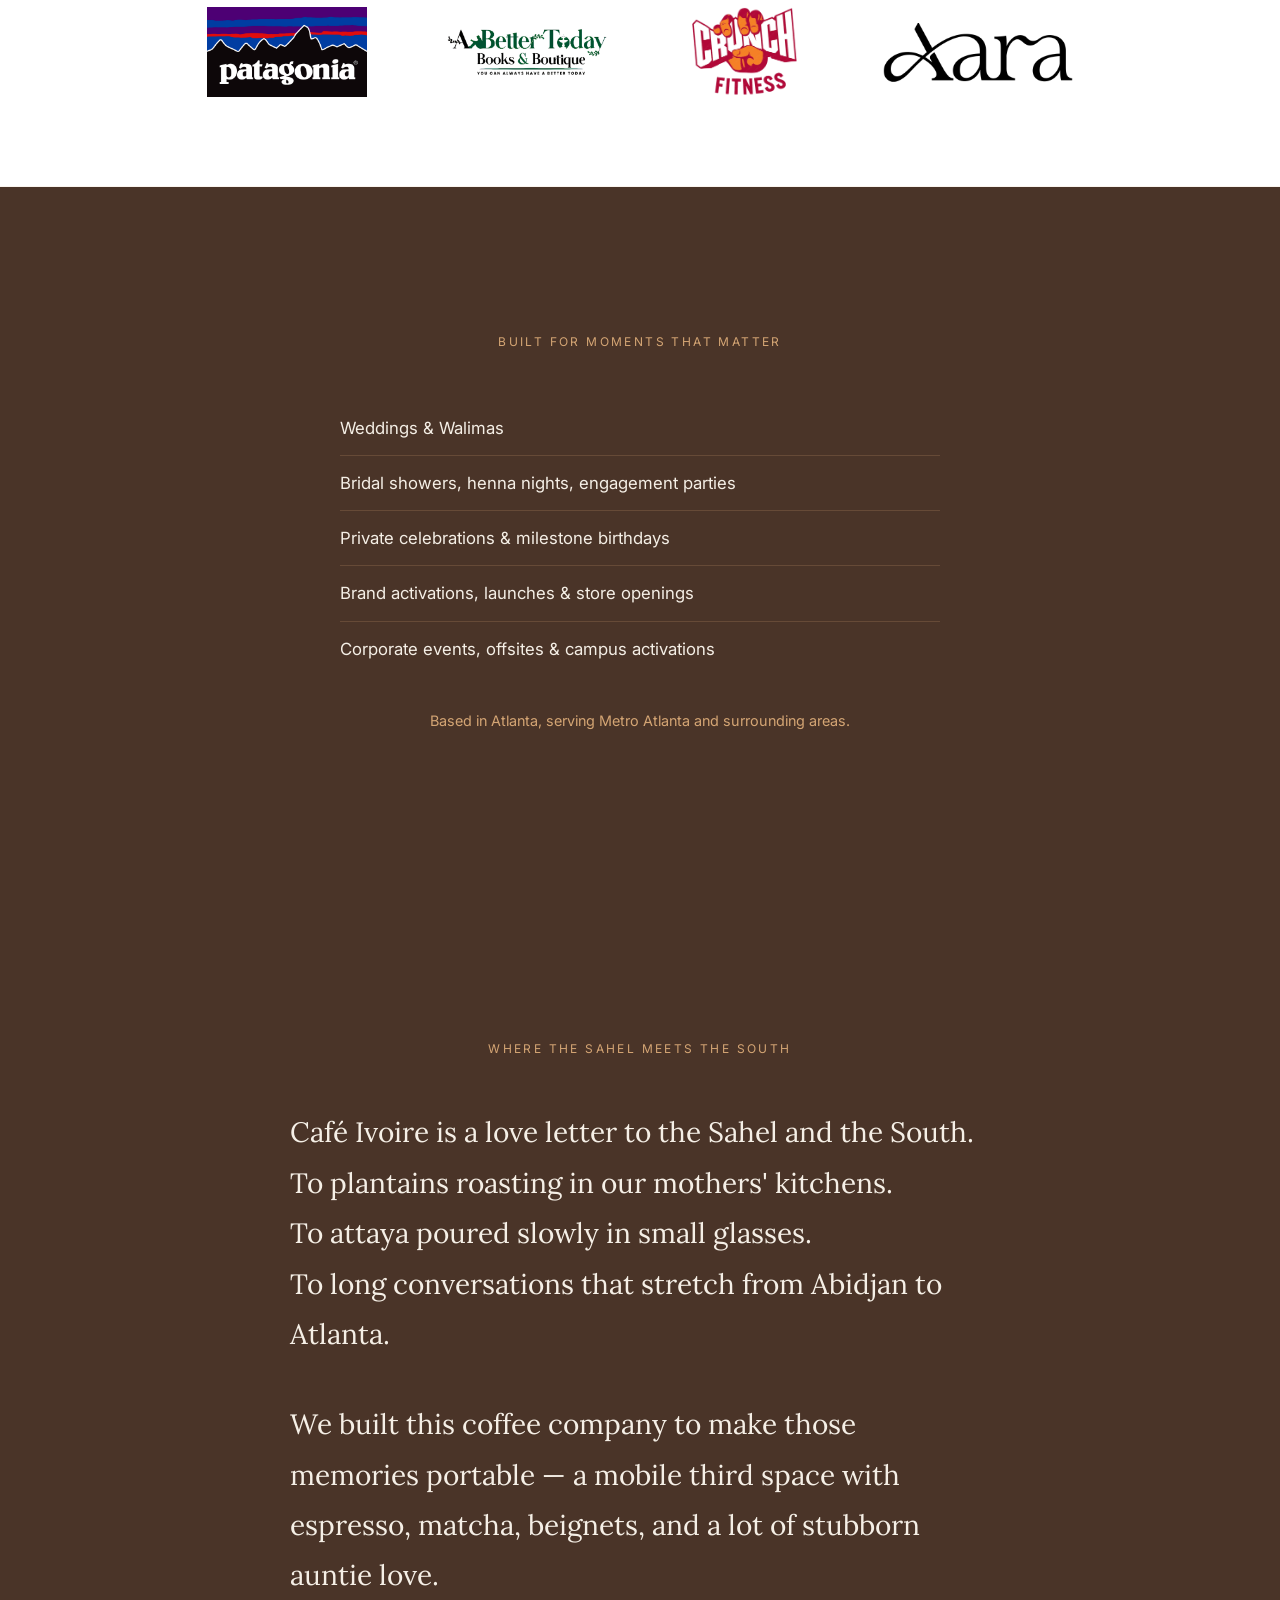
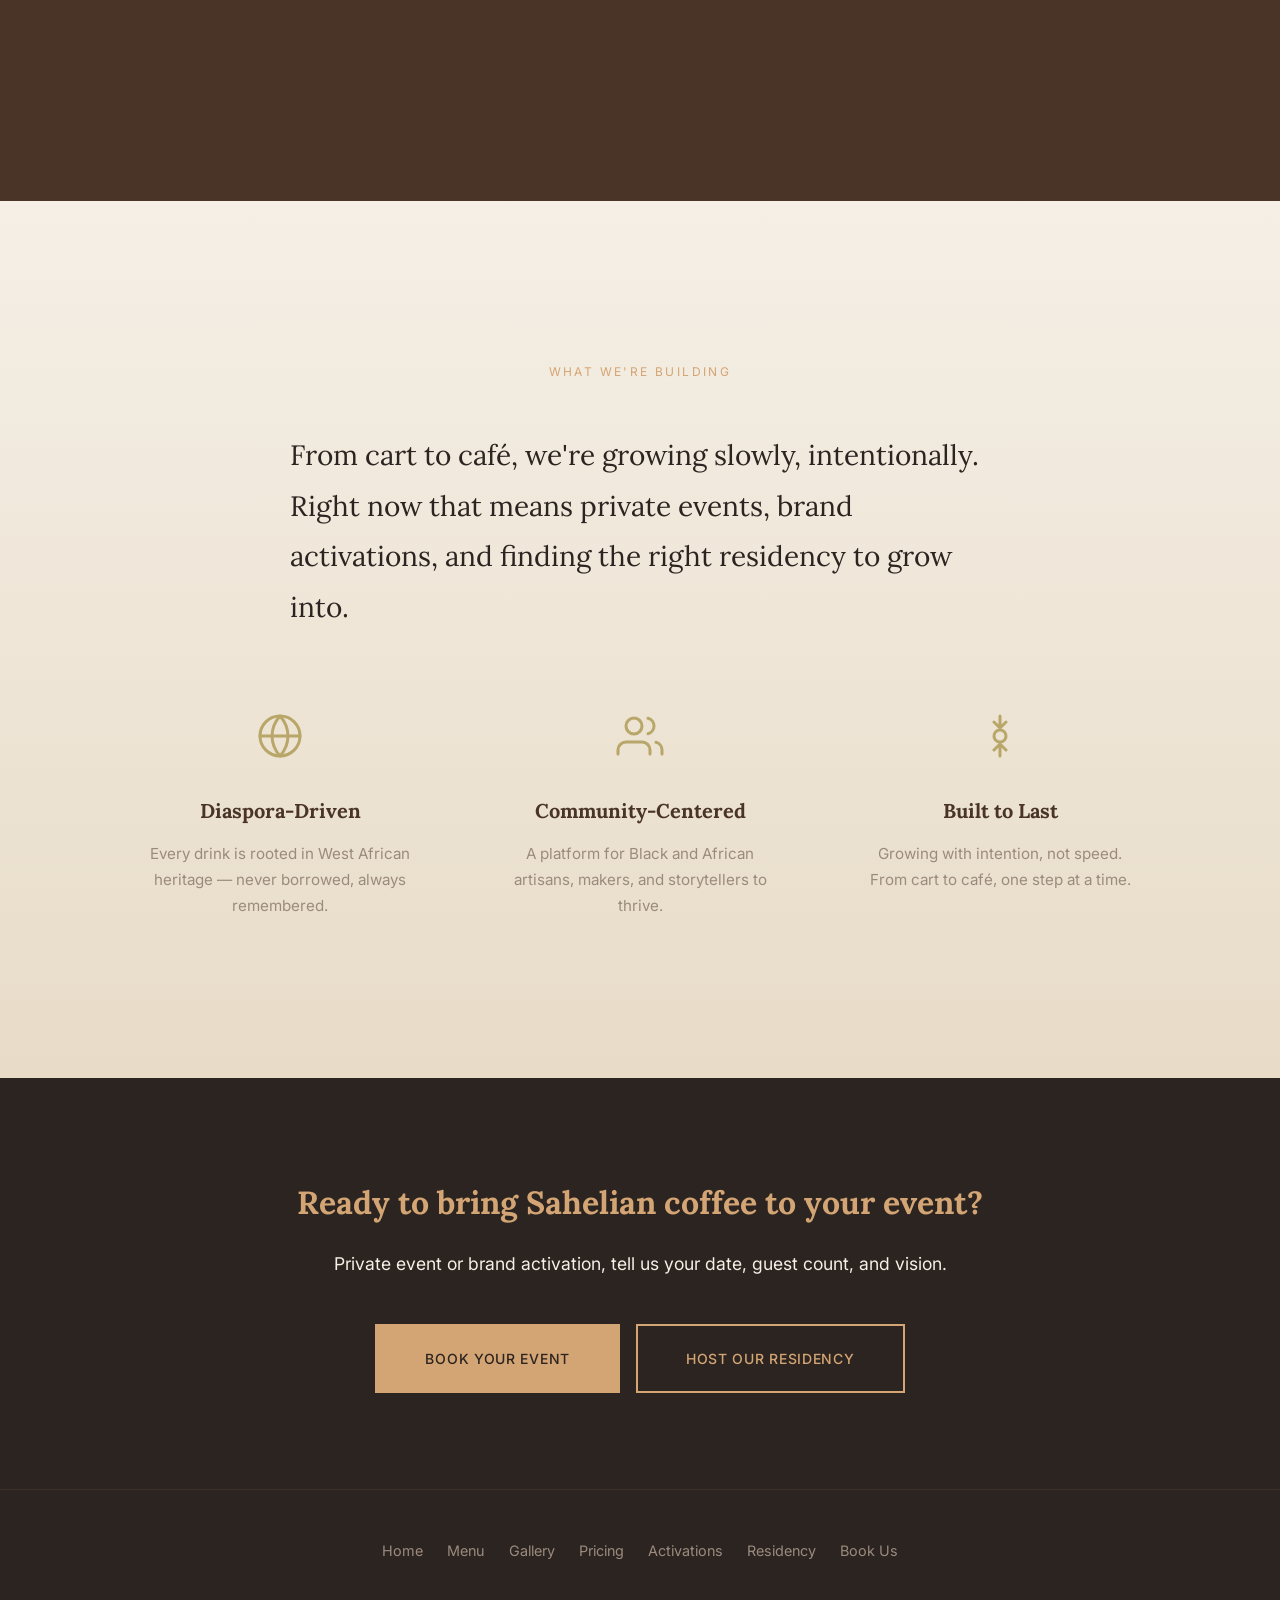
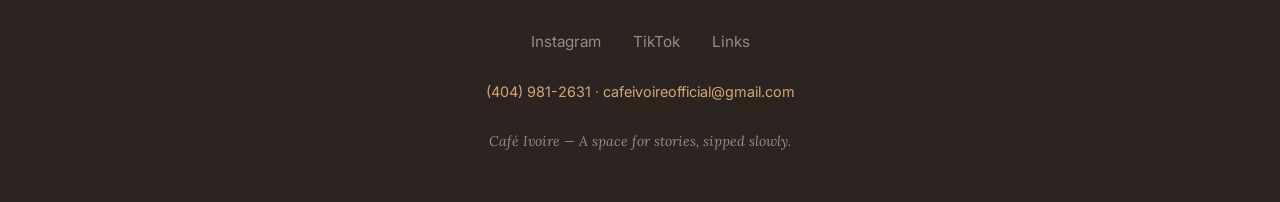
==== commit 0e93ef5b: "Route inquiries to the shared Tally form; update phone number - Activations and Residency buttons op" ====
--- a/index.html
+++ b/index.html
@@ -13,7 +13,7 @@
         href="https://fonts.googleapis.com/css2?family=Lora:ital,wght@0,400;0,600;1,400&family=Inter:wght@300;400;500&display=swap"
         rel="stylesheet">
     <link rel="icon" type="image/png" href="/images/favicon.png">
-    <link rel="stylesheet" href="/style.css?v=6" />
+    <link rel="stylesheet" href="/style.css?v=7" />
 </head>
 
 <body>
@@ -72,7 +72,7 @@
                 <p>Weddings, walimas, showers, henna nights, birthdays, and offsites. A full-service coffee bar with
                     up to three signature drinks chosen by you. We only take a few each month, so every one gets our
                     full attention.</p>
-                <a href="/book.html" class="service-link">Book a private event →</a>
+                <a href="/book.html?type=private-event" class="service-link">Book a private event →</a>
             </div>
             <div class="service-item">
                 <h3>Brand Activations</h3>
@@ -173,7 +173,7 @@
             </div>
             <div class="sessions-cta reveal">
                 <p class="sessions-cta-text">Have a space that could use a café corner?</p>
-                <a href="/residency.html#inquire" class="cta-button sessions-btn">Talk Residency With Us</a>
+                <a href="/book.html?type=residency" class="cta-button sessions-btn">Talk Residency With Us</a>
             </div>
         </div>
     </section>
@@ -311,6 +311,7 @@
                 <a href="https://tiktok.com/@cafe_ivoire" target="_blank">TikTok</a>
                 <a href="https://beacons.ai/cafe_ivoire" target="_blank">Links</a>
             </div>
+            <p class="footer-contact"><a href="tel:+14049812631">(404) 981-2631</a> · <a href="mailto:cafeivoireofficial@gmail.com">cafeivoireofficial@gmail.com</a></p>
             <p>Café Ivoire — A space for stories, sipped slowly.</p>
         </div>
     </footer>
--- a/style.css
+++ b/style.css
@@ -1935,18 +1935,9 @@
     margin-bottom: 1rem;
 }
 
-.booking-form-section .booking-form {
-    margin-top: 3rem;
-}
-
-.form-honeypot {
-    position: absolute;
-    left: -9999px;
-}
-
-button.cta-button {
-    cursor: pointer;
-    font-family: 'Inter', sans-serif;
+.inquire-cta {
+    margin-top: 2.5rem;
+    text-align: center;
 }
 
 .enhancements-note a {
@@ -1957,12 +1948,20 @@
     .booking-form-section {
         padding: 4rem 1.5rem;
     }
-
-    .booking-form {
-        padding: 2rem 1.5rem;
-    }
 }
 
 .partner-logo img[src*="aara"] {
     max-width: 190px;
 }
+
+.footer-contact {
+    font-family: 'Inter', sans-serif !important;
+    font-style: normal !important;
+    font-size: 0.9rem;
+}
+
+.footer-contact a,
+.contact-info a {
+    color: var(--gold);
+    text-decoration: none;
+}
